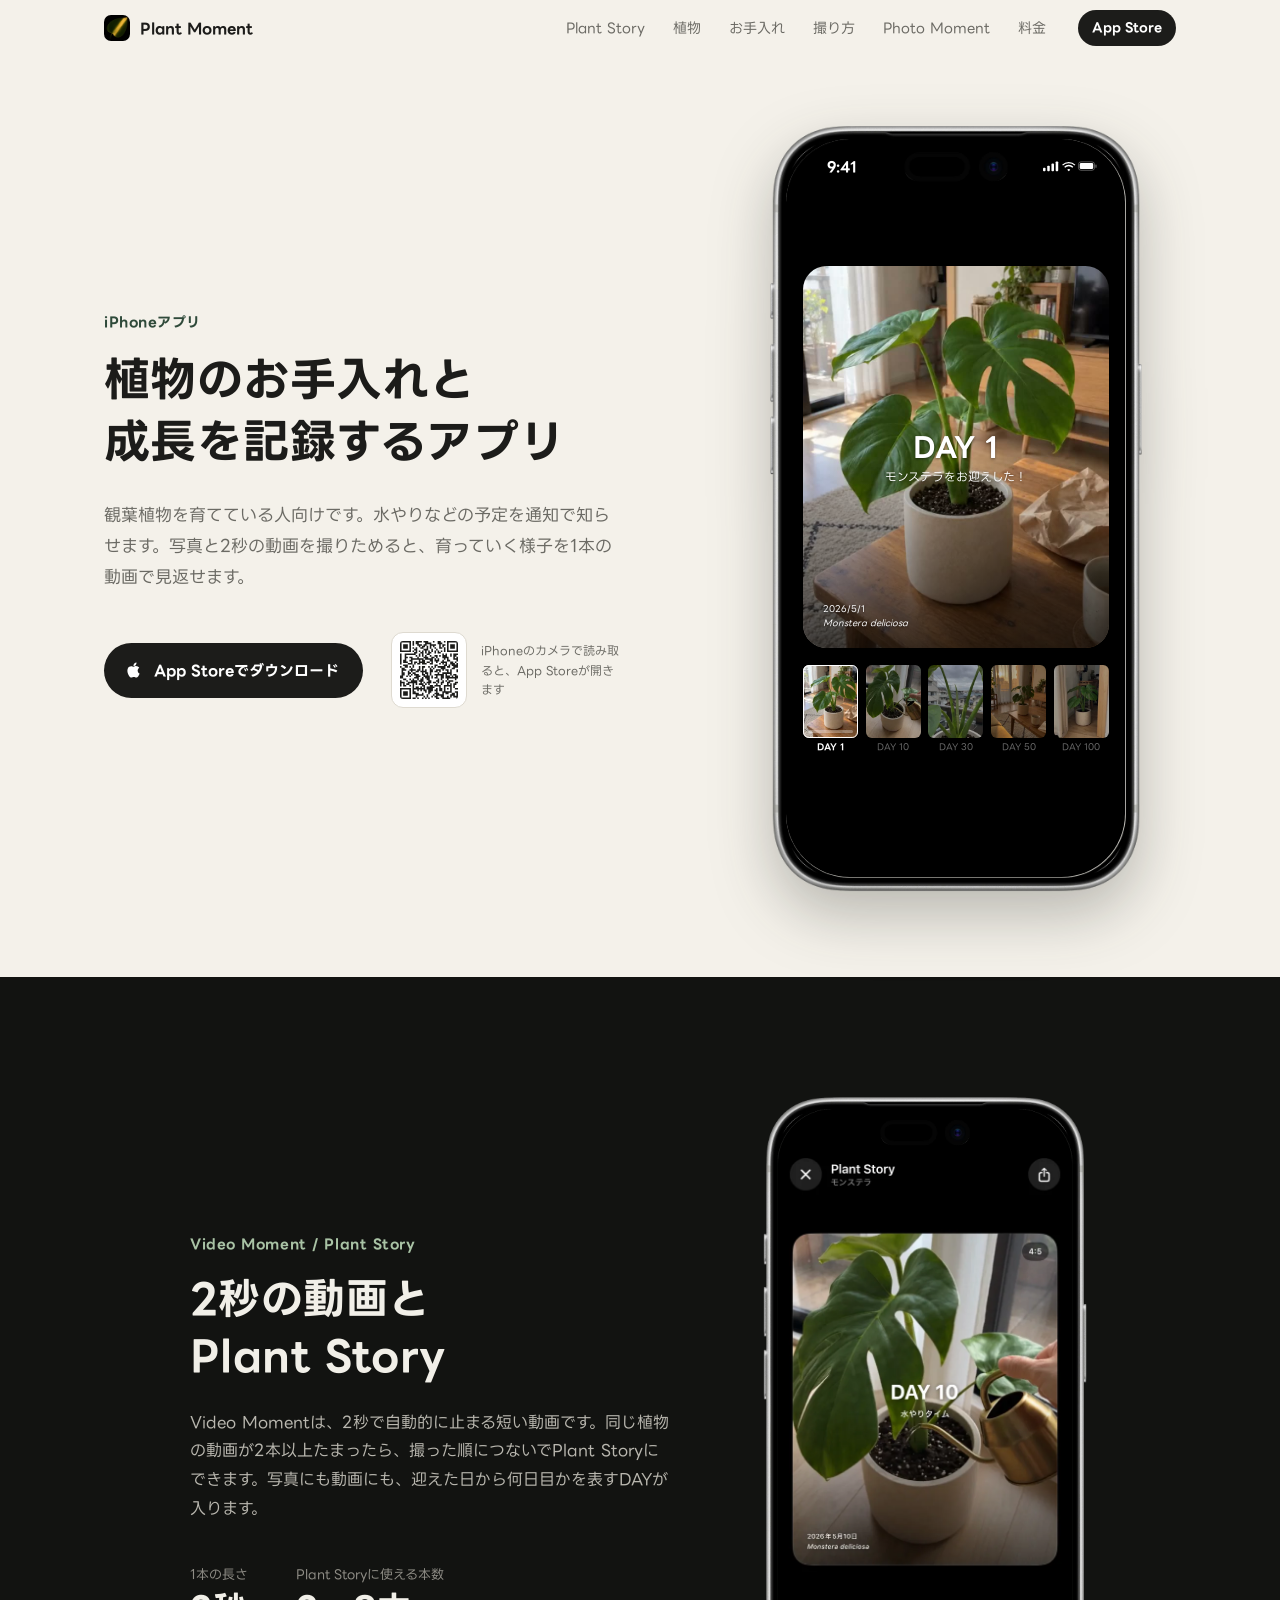
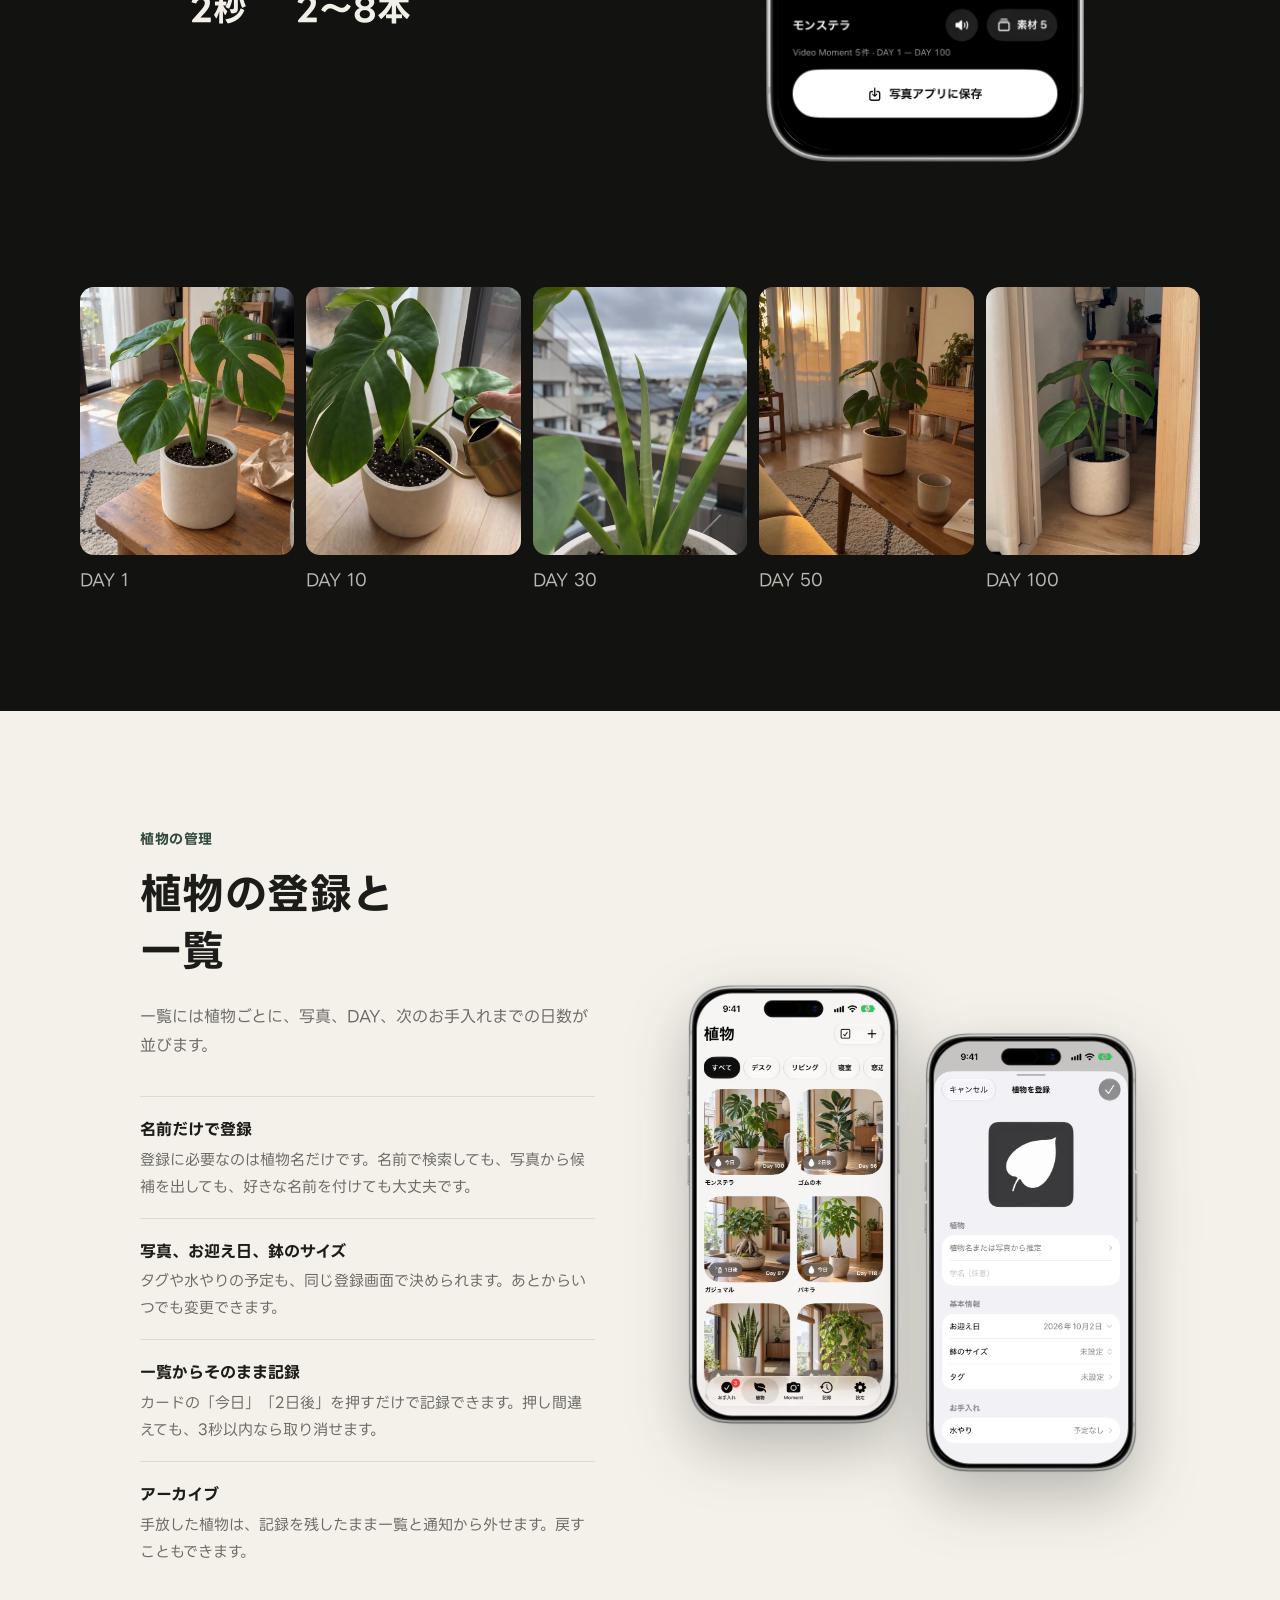
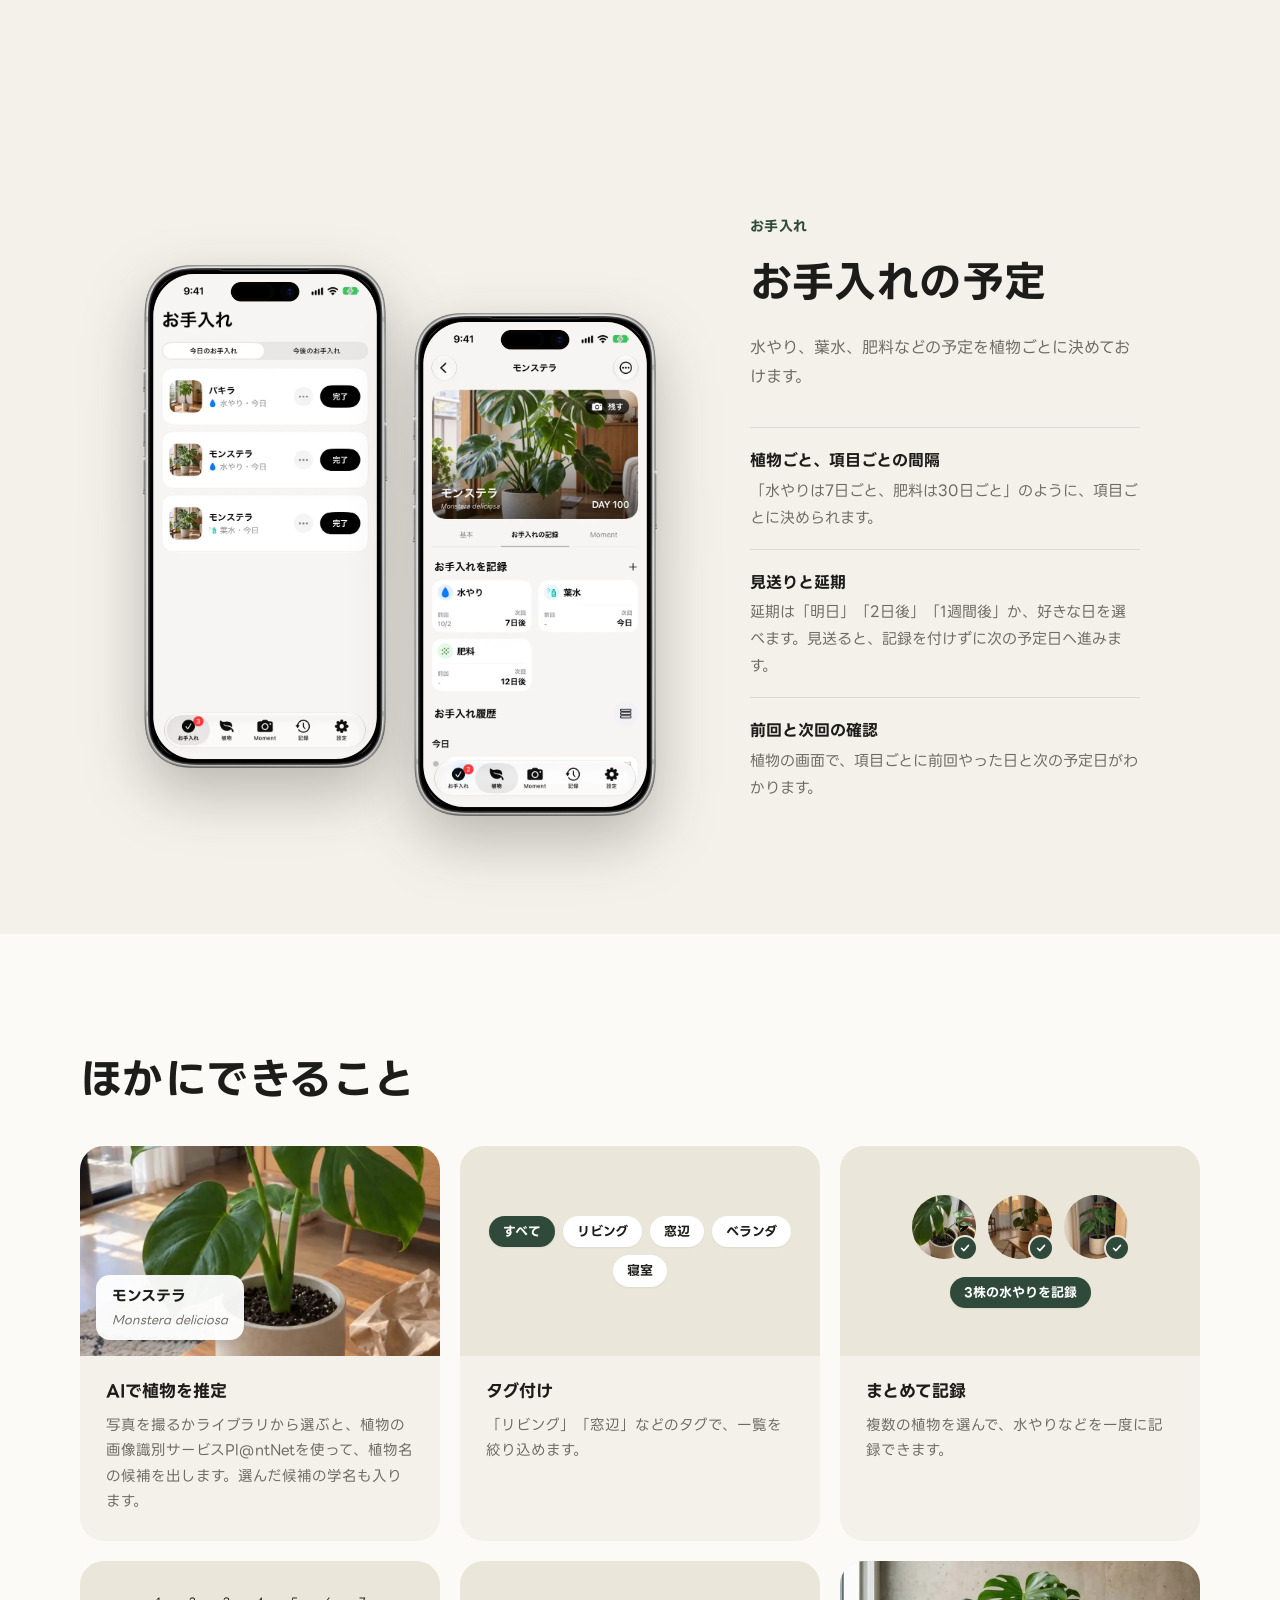
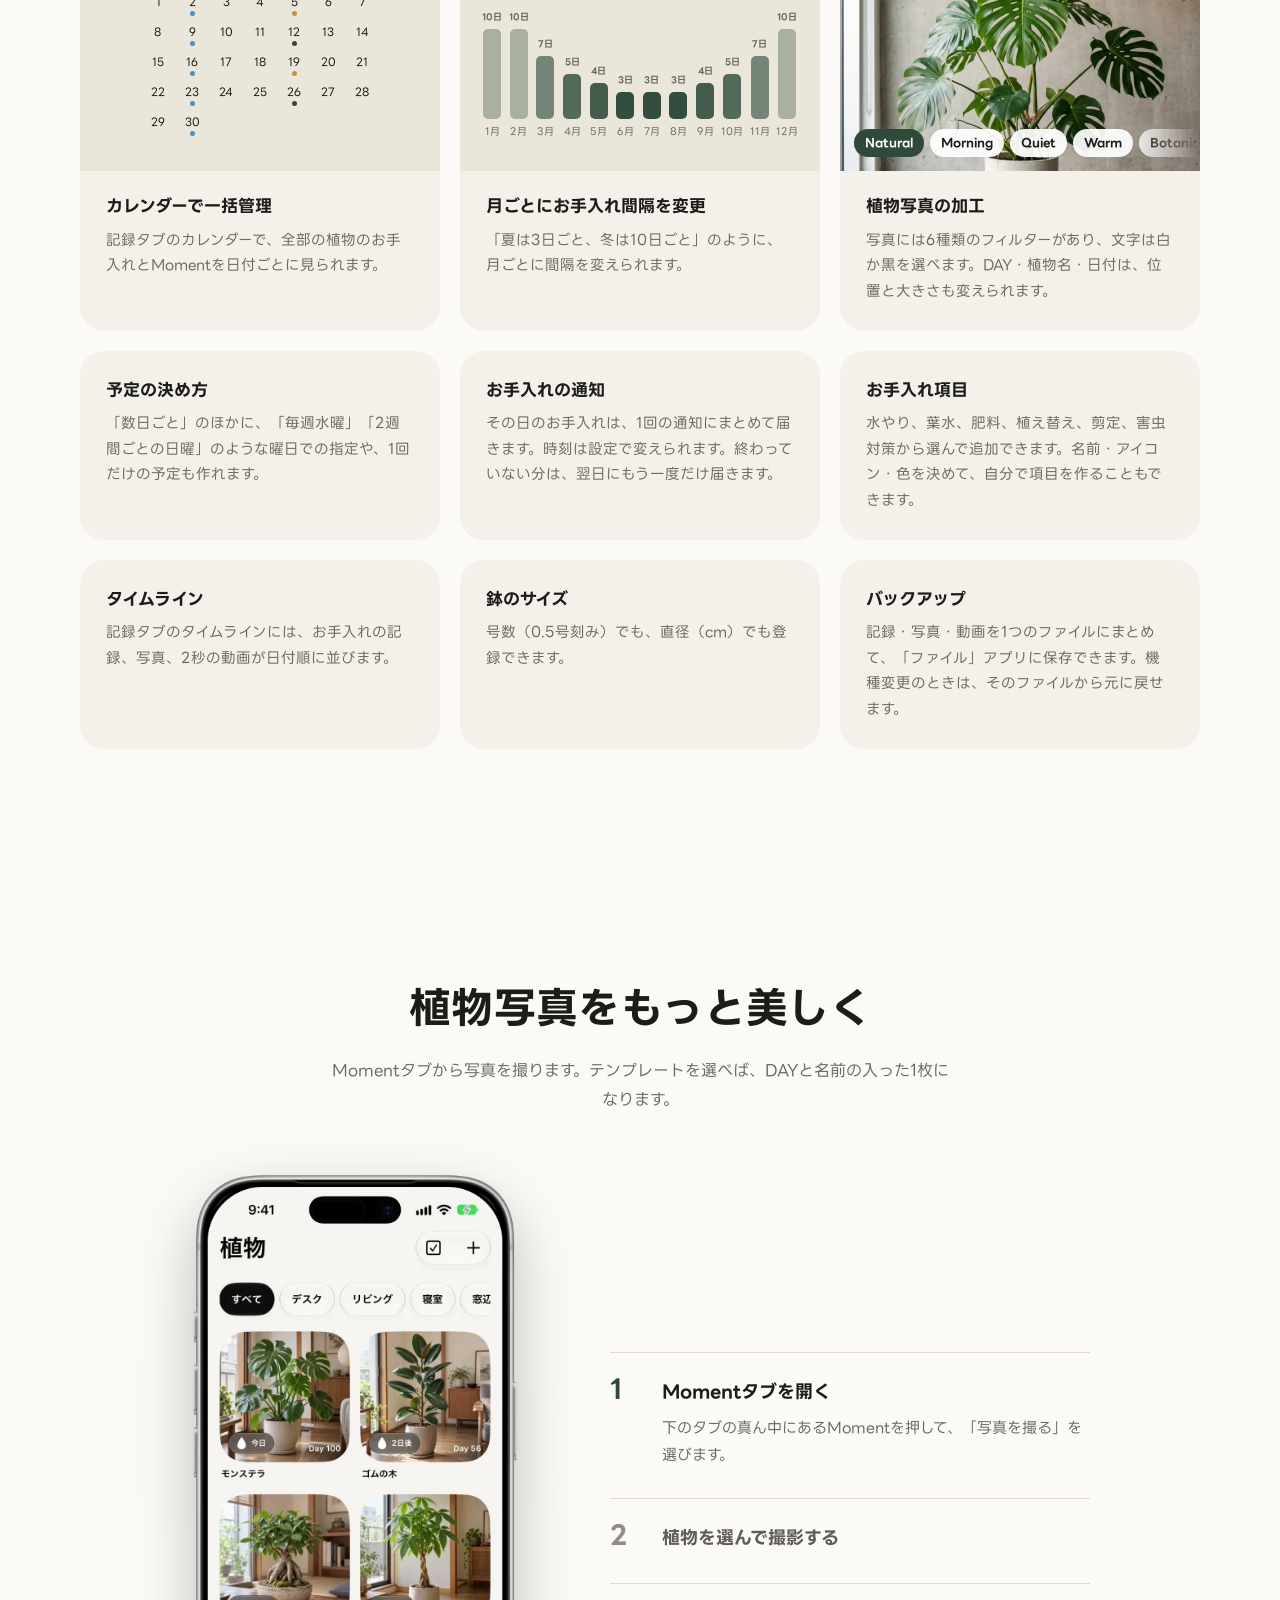
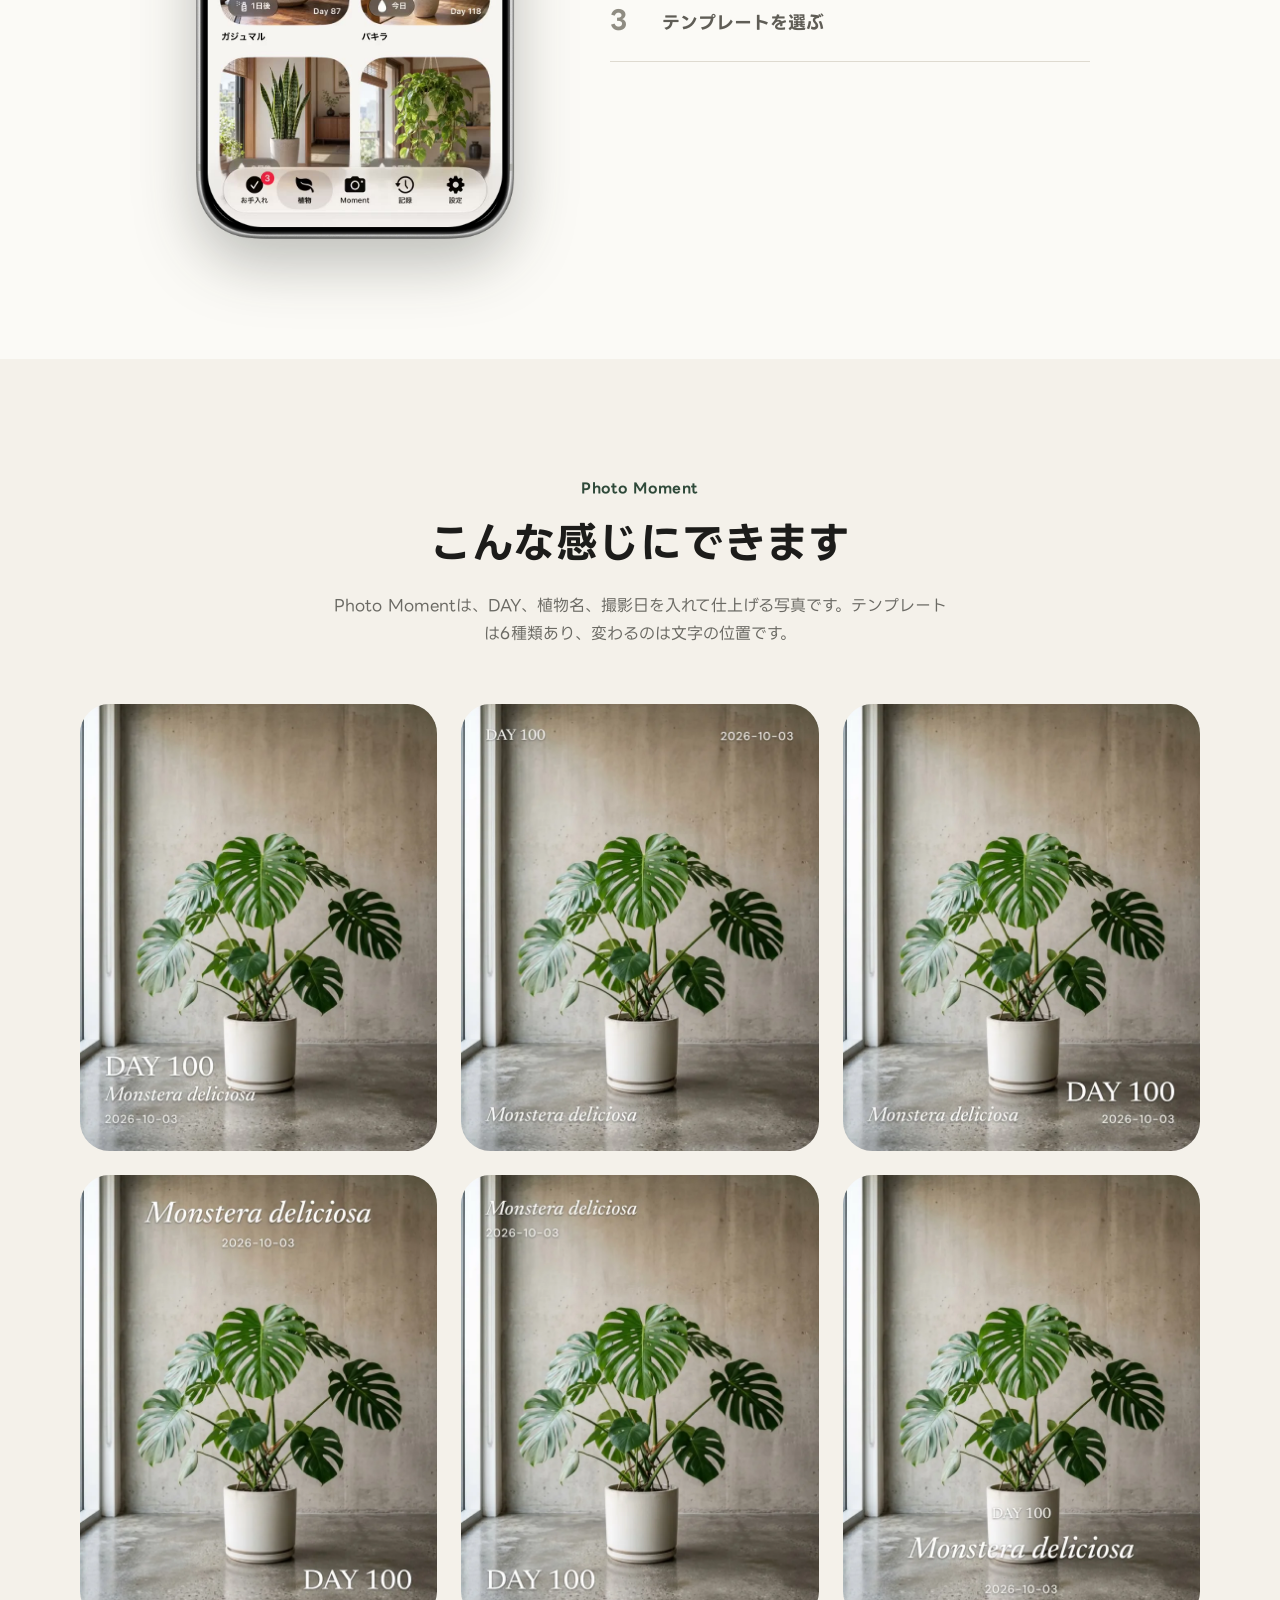
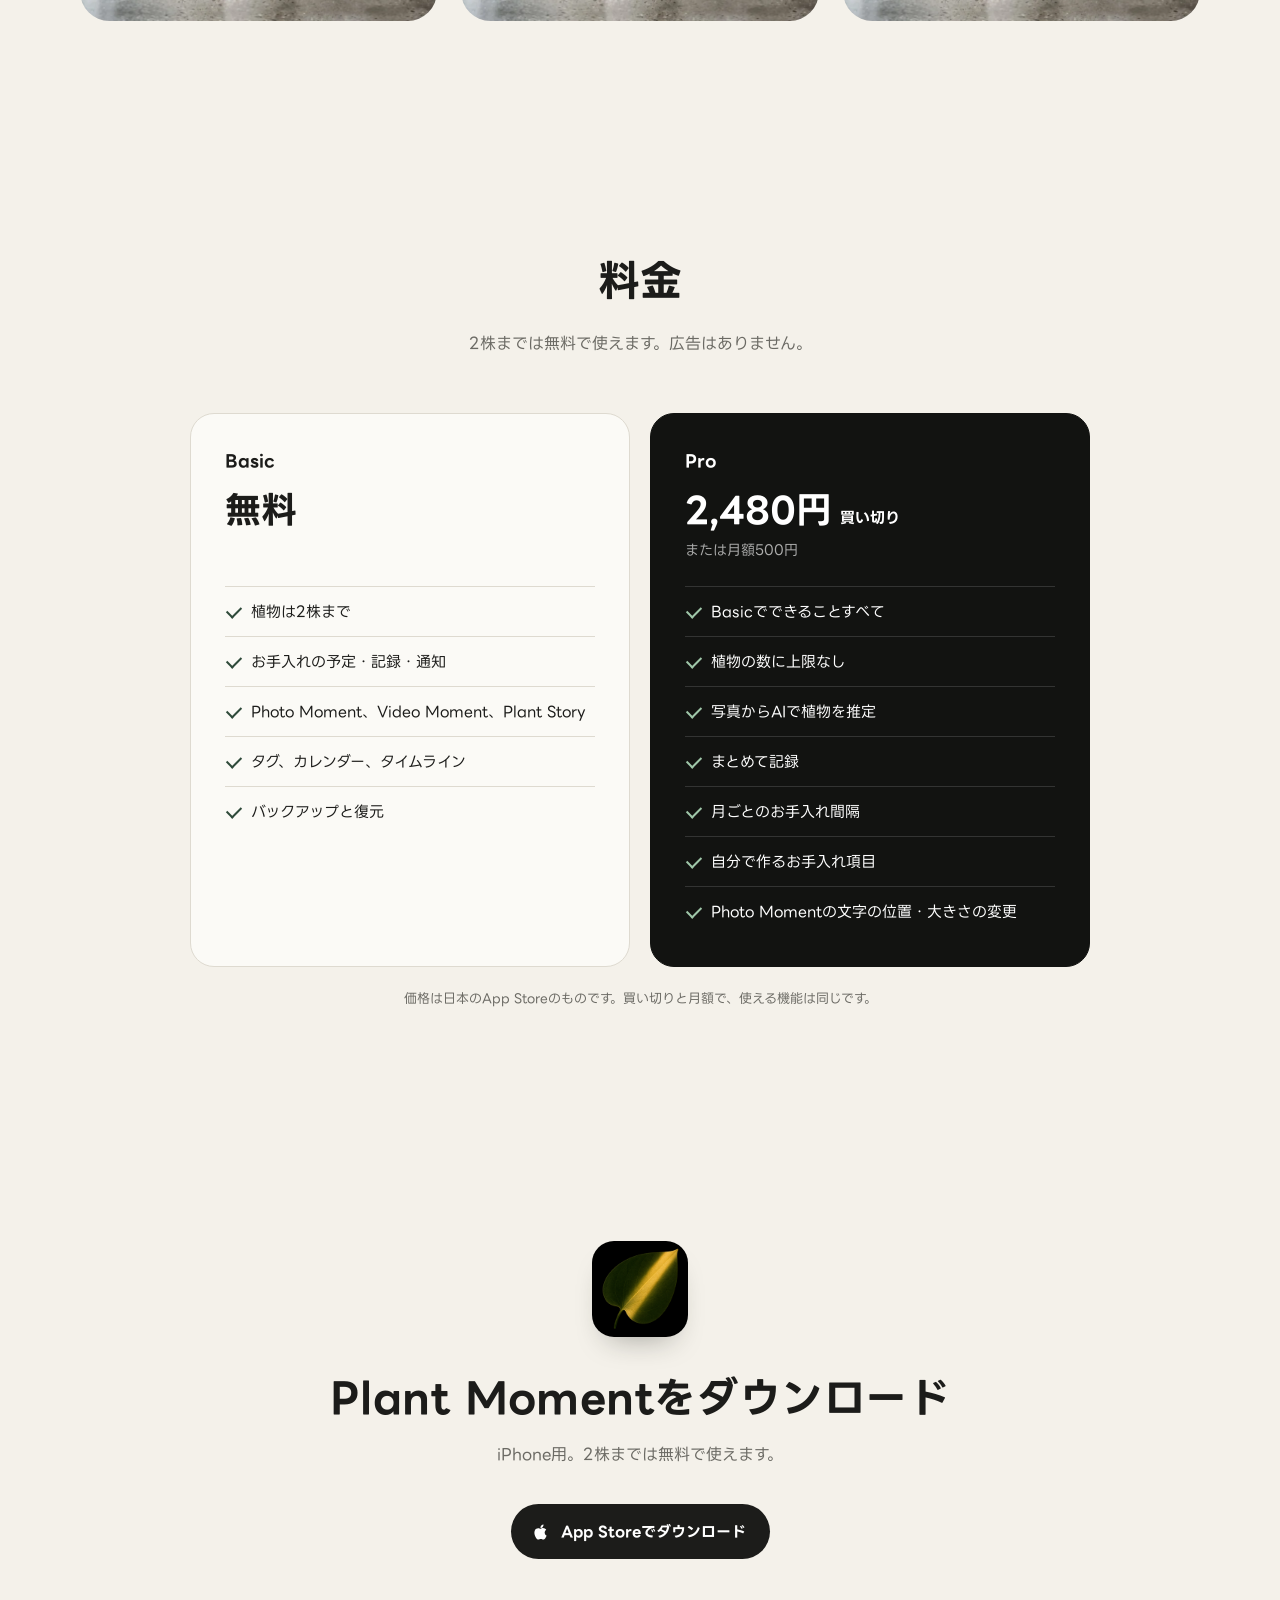
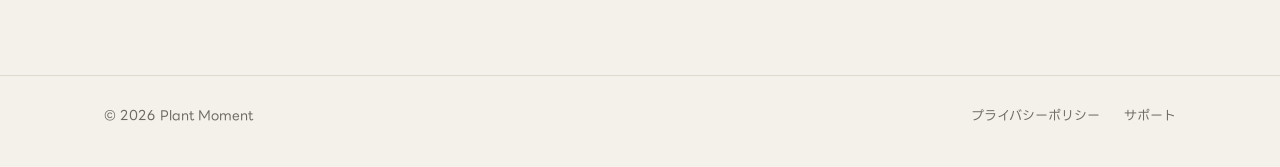
==== index.html @ 98fdcef4 "Photo Momentの6テンプレートを、生成したコンクリート背景のモンステラ1枚で撮り直す Co-Authored-By: Devin AI <158243242+devin-ai-integra" ====
<!doctype html>
<html lang="ja">
<head>
<meta charset="utf-8">
<meta name="viewport" content="width=device-width, initial-scale=1, viewport-fit=cover">
<title>Plant Moment — 植物のお手入れと成長を記録するiPhoneアプリ</title>
<meta name="description" content="Plant Momentは、植物のお手入れを記録しながら、写真と2秒動画で毎日の姿を残すiPhoneアプリです。">
<meta property="og:title" content="Plant Moment — 植物のお手入れと成長を記録するiPhoneアプリ">
<meta property="og:description" content="お手入れを記録し、植物の写真と2秒の動画を残せるiPhoneアプリです。写真にはDAYと植物名が入り、2秒の動画はつないでPlant Storyにできます。">
<meta property="og:image" content="assets/moment-t1.webp">
<meta name="theme-color" content="#f4f1ea">
<link rel="icon" href="assets/app-icon.png">
<link rel="apple-touch-icon" href="assets/app-icon.png">
<link rel="stylesheet" href="styles.css">
</head>
<body>

<header class="nav" id="nav">
  <div class="nav-inner">
    <a class="brand" href="#top"><img src="assets/app-icon.png" alt="" width="26" height="26"><span>Plant Moment</span></a>
    <nav class="nav-links" aria-label="ページ内">
      <a href="#story">Plant Story</a>
      <a href="#plants">植物</a>
      <a href="#care">お手入れ</a>
      <a href="#howto">撮り方</a>
      <a href="#photo">Photo Moment</a>
      <a href="#pricing">料金</a>
    </nav>
    <a class="nav-price" href="#pricing">料金</a>
    <a class="nav-cta" href="https://apps.apple.com/app/apple-store/id6813776052?pt=118999846&amp;ct=fromLP&amp;mt=8" target="_blank" rel="noopener">App Store</a>
  </div>
</header>

<main id="top">

  <section class="hero">
    <div class="hero-text">
      <p class="eyebrow">iPhoneアプリ</p>
      <h1>植物のお手入れと<br>成長を記録するアプリ</h1>
      <p class="lead">観葉植物を育てている人向けです。水やりなどの予定を通知で知らせます。写真と2秒の動画を撮りためると、育っていく様子を1本の動画で見返せます。</p>
      <div class="hero-actions">
        <a class="store-btn" href="https://apps.apple.com/app/apple-store/id6813776052?pt=118999846&amp;ct=fromLP&amp;mt=8" target="_blank" rel="noopener">
          <svg viewBox="0 0 24 24" aria-hidden="true"><path d="M16.37 12.62c-.02-2.3 1.88-3.4 1.96-3.46-1.07-1.56-2.73-1.78-3.32-1.8-1.41-.14-2.76.83-3.47.83-.72 0-1.82-.81-2.99-.79-1.54.02-2.96.9-3.75 2.27-1.6 2.78-.41 6.89 1.15 9.14.76 1.1 1.67 2.34 2.86 2.3 1.15-.05 1.58-.74 2.97-.74 1.38 0 1.77.74 2.98.72 1.23-.02 2.01-1.12 2.76-2.23.87-1.28 1.23-2.52 1.25-2.58-.03-.01-2.39-.92-2.4-3.66zM14.1 5.86c.63-.77 1.06-1.83.94-2.89-.91.04-2.01.61-2.66 1.37-.58.67-1.09 1.76-.96 2.8 1.02.08 2.05-.51 2.68-1.28z"/></svg>
          <span>App Storeでダウンロード</span>
        </a>
        <div class="hero-qr"><svg aria-hidden="true" viewBox="0 0 37 37" class="segno"><path class="qrline" stroke="#1c1c1a" d="M0 0.5h7m1 0h1m1 0h4m1 0h3m3 0h1m2 0h2m2 0h1m1 0h7m-37 1h1m5 0h1m1 0h1m1 0h2m4 0h4m4 0h3m3 0h1m5 0h1m-37 1h1m1 0h3m1 0h1m1 0h1m2 0h3m1 0h2m2 0h4m2 0h1m1 0h2m1 0h1m1 0h3m1 0h1m-37 1h1m1 0h3m1 0h1m5 0h1m1 0h2m1 0h1m1 0h1m1 0h1m3 0h1m1 0h1m2 0h1m1 0h3m1 0h1m-37 1h1m1 0h3m1 0h1m1 0h1m1 0h1m2 0h2m2 0h1m1 0h1m2 0h1m2 0h2m1 0h1m1 0h1m1 0h3m1 0h1m-37 1h1m5 0h1m2 0h2m4 0h3m2 0h1m2 0h1m4 0h1m1 0h1m5 0h1m-37 1h7m1 0h1m1 0h1m1 0h1m1 0h1m1 0h1m1 0h1m1 0h1m1 0h1m1 0h1m1 0h1m1 0h1m1 0h7m-28 1h2m2 0h2m1 0h1m1 0h2m2 0h1m1 0h2m-26 1h1m2 0h7m2 0h1m1 0h1m2 0h2m8 0h1m1 0h1m2 0h1m1 0h3m-37 1h1m2 0h1m6 0h1m1 0h1m1 0h1m1 0h1m2 0h1m2 0h2m1 0h1m1 0h3m2 0h1m1 0h2m-36 1h1m2 0h2m1 0h2m3 0h1m3 0h3m2 0h2m1 0h1m3 0h4m3 0h1m1 0h1m-37 1h1m2 0h1m3 0h8m1 0h5m1 0h1m1 0h1m3 0h1m1 0h1m3 0h3m-37 1h1m1 0h2m2 0h2m4 0h1m1 0h2m3 0h2m1 0h3m2 0h1m2 0h2m4 0h1m-37 1h1m1 0h3m2 0h1m1 0h2m1 0h4m1 0h2m1 0h1m2 0h1m2 0h4m2 0h2m1 0h1m-36 1h1m4 0h3m1 0h1m1 0h2m1 0h3m2 0h2m4 0h1m1 0h1m1 0h1m2 0h3m1 0h1m-35 1h3m3 0h1m13 0h2m4 0h2m1 0h1m1 0h4m-37 1h1m2 0h2m1 0h1m1 0h1m3 0h1m1 0h2m2 0h1m1 0h1m1 0h1m1 0h5m1 0h2m2 0h3m-36 1h2m4 0h1m4 0h1m1 0h1m4 0h1m1 0h1m4 0h3m4 0h2m-34 1h3m2 0h4m1 0h2m1 0h1m1 0h1m2 0h2m2 0h3m1 0h1m1 0h2m1 0h1m3 0h1m-36 1h1m3 0h1m1 0h1m2 0h2m1 0h4m2 0h2m1 0h2m1 0h1m4 0h1m1 0h1m3 0h1m-36 1h2m2 0h2m1 0h2m4 0h1m1 0h2m1 0h1m4 0h1m2 0h6m-32 1h2m2 0h1m1 0h1m1 0h3m2 0h2m1 0h1m1 0h1m2 0h6m1 0h1m2 0h1m1 0h2m-36 1h2m2 0h1m1 0h1m3 0h3m2 0h4m1 0h1m2 0h1m2 0h2m1 0h3m1 0h1m1 0h2m-37 1h2m7 0h3m2 0h1m1 0h3m1 0h1m1 0h2m2 0h2m1 0h8m-35 1h2m2 0h1m1 0h1m2 0h1m1 0h2m2 0h2m5 0h1m1 0h1m3 0h1m4 0h1m-36 1h1m3 0h1m2 0h4m1 0h3m3 0h2m3 0h2m2 0h1m1 0h1m1 0h3m-34 1h3m2 0h6m2 0h1m1 0h1m1 0h3m1 0h2m1 0h1m1 0h2m2 0h2m3 0h2m-37 1h1m1 0h1m1 0h2m2 0h1m1 0h1m1 0h3m1 0h1m1 0h1m4 0h1m2 0h1m3 0h1m1 0h1m1 0h2m-36 1h1m1 0h2m2 0h1m1 0h1m5 0h2m3 0h2m1 0h4m2 0h5m1 0h1m-27 1h1m1 0h2m1 0h1m1 0h1m1 0h5m3 0h1m2 0h1m3 0h1m1 0h1m-35 1h7m1 0h8m1 0h4m2 0h1m1 0h2m1 0h1m1 0h1m1 0h1m2 0h2m-37 1h1m5 0h1m1 0h1m2 0h1m1 0h1m1 0h2m1 0h3m1 0h2m1 0h2m1 0h1m3 0h1m-33 1h1m1 0h3m1 0h1m1 0h2m6 0h1m1 0h2m3 0h1m3 0h6m2 0h2m-37 1h1m1 0h3m1 0h1m1 0h4m2 0h1m3 0h1m3 0h3m2 0h1m1 0h2m2 0h2m1 0h1m-37 1h1m1 0h3m1 0h1m3 0h5m2 0h1m3 0h1m1 0h5m4 0h3m1 0h1m-37 1h1m5 0h1m3 0h1m4 0h1m1 0h1m2 0h1m1 0h2m2 0h2m2 0h1m1 0h1m1 0h3m-37 1h7m1 0h2m1 0h1m2 0h1m1 0h1m1 0h1m4 0h2m2 0h5m4 0h1"/></svg><p>iPhoneのカメラで読み取ると、App Storeが開きます</p></div>
      </div>
    </div>
    <figure class="hero-media screen">
      <div class="phone-ui">
        <div class="phone-status" aria-hidden="true">
          <span>9:41</span>
          <svg viewBox="0 0 64 13"><g fill="#fff"><rect x="0" y="8" width="3" height="4" rx="1"/><rect x="5" y="5.5" width="3" height="6.5" rx="1"/><rect x="10" y="3" width="3" height="9" rx="1"/><rect x="15" y="0.5" width="3" height="11.5" rx="1"/><path d="M30.5 2.6a9.6 9.6 0 0 1 6.8 2.8l1.1-1.1a11.2 11.2 0 0 0-15.8 0l1.1 1.1a9.6 9.6 0 0 1 6.8-2.8zm0 3.5a6 6 0 0 1 4.3 1.8l1.1-1.1a7.6 7.6 0 0 0-10.8 0l1.1 1.1a6 6 0 0 1 4.3-1.8zm0 3.5a2.5 2.5 0 0 1 1.8.7l-1.8 1.8-1.8-1.8a2.5 2.5 0 0 1 1.8-.7z"/><rect x="42" y="1" width="19" height="10" rx="3" fill="none" stroke="#fff" stroke-opacity=".4"/><rect x="43.5" y="2.5" width="16" height="7" rx="1.6"/><rect x="62" y="4" width="1.5" height="4" rx=".7" fill-opacity=".4"/></g></svg>
        </div>
        <div class="phone-hero">
      <div class="film">
        <video class="hero-video" src="assets/plant-story.mp4" poster="assets/plant-story-poster.jpg" muted loop playsinline autoplay preload="auto" aria-label="モンステラのPlant Story。2秒ずつ撮った動画が順に再生されます。"></video>
        <div class="film-center" aria-hidden="true">
          <span class="film-day" id="film-day">DAY 1</span>
          <span class="film-note" id="film-note">モンステラをお迎えした！</span>
        </div>
        <div class="film-meta" aria-hidden="true">
          <span id="film-date">2026/5/1</span>
          <span class="film-name">Monstera deliciosa</span>
        </div>
      </div>
      <ol class="film-thumbs" id="film-thumbs" aria-hidden="true">
        <li data-day="1" data-date="2026/5/1" data-note="モンステラをお迎えした！" data-from="0" data-to="2">
          <span class="thumb"><img src="assets/story-thumb-001.webp" alt="" width="180" height="240"><span class="bar"><i></i></span></span>
          <span class="label">DAY 1</span>
        </li>
        <li data-day="10" data-date="2026/5/10" data-note="水やりタイム" data-from="2" data-to="3.875">
          <span class="thumb"><img src="assets/story-thumb-010.webp" alt="" width="180" height="240"><span class="bar"><i></i></span></span>
          <span class="label">DAY 10</span>
        </li>
        <li data-day="30" data-date="2026/5/30" data-note="新しい芽出てきてるかも？" data-from="3.875" data-to="6.041667">
          <span class="thumb"><img src="assets/story-thumb-030.webp" alt="" width="180" height="240"><span class="bar"><i></i></span></span>
          <span class="label">DAY 30</span>
        </li>
        <li data-day="50" data-date="2026/6/19" data-note="夕方の我が家とモンステラ" data-from="6.041667" data-to="8.166667">
          <span class="thumb"><img src="assets/story-thumb-050.webp" alt="" width="180" height="240"><span class="bar"><i></i></span></span>
          <span class="label">DAY 50</span>
        </li>
        <li data-day="100" data-date="2026/8/8" data-note="迎えてから100日経ったらしい" data-from="8.166667" data-to="10.041667">
          <span class="thumb"><img src="assets/story-thumb-100.webp" alt="" width="180" height="240"><span class="bar"><i></i></span></span>
          <span class="label">DAY 100</span>
        </li>
      </ol>
        </div>
      </div>
    </figure>
  </section>

  <section class="story" id="story">
    <div class="story-grid">
      <div class="story-text">
        <p class="eyebrow">Video Moment / Plant Story</p>
        <h2>2秒の動画と<br>Plant Story</h2>
        <p>Video Momentは、2秒で自動的に止まる短い動画です。同じ植物の動画が2本以上たまったら、撮った順につないでPlant Storyにできます。写真にも動画にも、迎えた日から何日目かを表すDAYが入ります。</p>
        <dl class="facts">
          <div><dt>1本の長さ</dt><dd>2秒</dd></div>
          <div><dt>Plant Storyに使える本数</dt><dd>2〜8本</dd></div>
        </dl>
      </div>
      <div class="screen screen-dark">
        <img src="assets/shot-story.webp" alt="Plant Storyの画面。モンステラのVideo Moment 5件、DAY 1からDAY 100" width="600" height="1305" loading="lazy">
      </div>
    </div>
    <ol class="days" aria-label="モンステラの成長">
      <li><img src="assets/day-001.webp" alt="" loading="lazy"><span>DAY 1</span></li>
      <li><img src="assets/day-010.webp" alt="" loading="lazy"><span>DAY 10</span></li>
      <li><img src="assets/day-030.webp" alt="" loading="lazy"><span>DAY 30</span></li>
      <li><img src="assets/day-050.webp" alt="" loading="lazy"><span>DAY 50</span></li>
      <li><img src="assets/day-100.webp" alt="" loading="lazy"><span>DAY 100</span></li>
    </ol>
  </section>

  <section class="plants" id="plants">
    <div class="care-grid plants-grid">
      <div class="care-text">
        <p class="eyebrow">植物の管理</p>
        <h2>植物の登録と<br>一覧</h2>
        <p>一覧には植物ごとに、写真、DAY、次のお手入れまでの日数が並びます。</p>
        <ul class="plain">
          <li><strong>名前だけで登録</strong>登録に必要なのは植物名だけです。名前で検索しても、写真から候補を出しても、好きな名前を付けても大丈夫です。</li>
          <li><strong>写真、お迎え日、鉢のサイズ</strong>タグや水やりの予定も、同じ登録画面で決められます。あとからいつでも変更できます。</li>
          <li><strong>一覧からそのまま記録</strong>カードの「今日」「2日後」を押すだけで記録できます。押し間違えても、3秒以内なら取り消せます。</li>
          <li><strong>アーカイブ</strong>手放した植物は、記録を残したまま一覧と通知から外せます。戻すこともできます。</li>
        </ul>
      </div>
      <div class="care-shots">
        <div class="screen"><img src="assets/shot-plants.webp" alt="植物タブ。写真、DAY、次のお手入れまでの日数が2列で並ぶ" width="600" height="1305" loading="lazy"></div>
        <div class="screen"><img src="assets/shot-register.webp" alt="植物を登録する画面。植物名、学名、お迎え日、鉢のサイズ、タグ、水やり" width="600" height="1305" loading="lazy"></div>
      </div>
    </div>
  </section>

  <section class="care" id="care">
    <div class="care-grid">
      <div class="care-shots">
        <div class="screen"><img src="assets/shot-care.webp" alt="お手入れタブ。今日のお手入れが植物ごとに並ぶ" width="600" height="1305" loading="lazy"></div>
        <div class="screen"><img src="assets/shot-detail.webp" alt="モンステラの詳細画面。水やり、葉水、肥料の前回と次回" width="600" height="1305" loading="lazy"></div>
      </div>
      <div class="care-text">
        <p class="eyebrow">お手入れ</p>
        <h2>お手入れの予定</h2>
        <p>水やり、葉水、肥料などの予定を植物ごとに決めておけます。</p>
        <ul class="plain">
          <li><strong>植物ごと、項目ごとの間隔</strong>「水やりは7日ごと、肥料は30日ごと」のように、項目ごとに決められます。</li>
          <li><strong>見送りと延期</strong>延期は「明日」「2日後」「1週間後」か、好きな日を選べます。見送ると、記録を付けずに次の予定日へ進みます。</li>
          <li><strong>前回と次回の確認</strong>植物の画面で、項目ごとに前回やった日と次の予定日がわかります。</li>
        </ul>
      </div>
    </div>
  </section>

  <section class="more" id="more">
    <h2>ほかにできること</h2>
    <div class="feature-grid">
      <article class="fcard">
        <div class="fv fv-photo"><img src="assets/day-001.webp" alt="" loading="lazy"><div class="id-card"><strong>モンステラ</strong><em>Monstera deliciosa</em></div></div>
        <div class="fb"><h3>AIで植物を推定</h3><p>写真を撮るかライブラリから選ぶと、植物の画像識別サービスPl@ntNetを使って、植物名の候補を出します。選んだ候補の学名も入ります。</p></div>
      </article>
      <article class="fcard">
        <div class="fv"><div class="chips"><span class="chip on">すべて</span><span class="chip">リビング</span><span class="chip">窓辺</span><span class="chip">ベランダ</span><span class="chip">寝室</span></div></div>
        <div class="fb"><h3>タグ付け</h3><p>「リビング」「窓辺」などのタグで、一覧を絞り込めます。</p></div>
      </article>
      <article class="fcard">
        <div class="fv"><div class="batch"><div class="bts"><span class="bt"><img src="assets/story-thumb-010.webp" alt="" loading="lazy"></span><span class="bt"><img src="assets/story-thumb-050.webp" alt="" loading="lazy"></span><span class="bt"><img src="assets/story-thumb-100.webp" alt="" loading="lazy"></span></div><span class="chip on">3株の水やりを記録</span></div></div>
        <div class="fb"><h3>まとめて記録</h3><p>複数の植物を選んで、水やりなどを一度に記録できます。</p></div>
      </article>
      <article class="fcard">
        <div class="fv"><div class="mini-cal" aria-hidden="true"><span>1</span><span class="w">2</span><span>3</span><span>4</span><span class="f">5</span><span>6</span><span>7</span><span>8</span><span class="w">9</span><span>10</span><span>11</span><span class="m">12</span><span>13</span><span>14</span><span>15</span><span class="w">16</span><span>17</span><span>18</span><span class="f">19</span><span>20</span><span>21</span><span>22</span><span class="w">23</span><span>24</span><span>25</span><span class="m">26</span><span>27</span><span>28</span><span>29</span><span class="w">30</span></div></div>
        <div class="fb"><h3>カレンダーで一括管理</h3><p>記録タブのカレンダーで、全部の植物のお手入れとMomentを日付ごとに見られます。</p></div>
      </article>
      <article class="fcard">
        <div class="fv"><ol class="months" aria-hidden="true"><li style="--d:10"><b>10日</b><i></i><span>1月</span></li><li style="--d:10"><b>10日</b><i></i><span>2月</span></li><li style="--d:7"><b>7日</b><i></i><span>3月</span></li><li style="--d:5"><b>5日</b><i></i><span>4月</span></li><li style="--d:4"><b>4日</b><i></i><span>5月</span></li><li style="--d:3"><b>3日</b><i></i><span>6月</span></li><li style="--d:3"><b>3日</b><i></i><span>7月</span></li><li style="--d:3"><b>3日</b><i></i><span>8月</span></li><li style="--d:4"><b>4日</b><i></i><span>9月</span></li><li style="--d:5"><b>5日</b><i></i><span>10月</span></li><li style="--d:7"><b>7日</b><i></i><span>11月</span></li><li style="--d:10"><b>10日</b><i></i><span>12月</span></li></ol></div>
        <div class="fb"><h3>月ごとにお手入れ間隔を変更</h3><p>「夏は3日ごと、冬は10日ごと」のように、月ごとに間隔を変えられます。</p></div>
      </article>
      <article class="fcard">
        <div class="fv fv-photo"><img src="assets/moment-t4.webp" alt="" loading="lazy"><div class="chips chips-bottom"><span class="chip on">Natural</span><span class="chip">Morning</span><span class="chip">Quiet</span><span class="chip">Warm</span><span class="chip">Botanical</span><span class="chip">Mono</span></div></div>
        <div class="fb"><h3>植物写真の加工</h3><p>写真には6種類のフィルターがあり、文字は白か黒を選べます。DAY・植物名・日付は、位置と大きさも変えられます。</p></div>
      </article>
      <article class="fcard text"><h3>予定の決め方</h3><p>「数日ごと」のほかに、「毎週水曜」「2週間ごとの日曜」のような曜日での指定や、1回だけの予定も作れます。</p></article>
      <article class="fcard text"><h3>お手入れの通知</h3><p>その日のお手入れは、1回の通知にまとめて届きます。時刻は設定で変えられます。終わっていない分は、翌日にもう一度だけ届きます。</p></article>
      <article class="fcard text"><h3>お手入れ項目</h3><p>水やり、葉水、肥料、植え替え、剪定、害虫対策から選んで追加できます。名前・アイコン・色を決めて、自分で項目を作ることもできます。</p></article>
      <article class="fcard text"><h3>タイムライン</h3><p>記録タブのタイムラインには、お手入れの記録、写真、2秒の動画が日付順に並びます。</p></article>
      <article class="fcard text"><h3>鉢のサイズ</h3><p>号数（0.5号刻み）でも、直径（cm）でも登録できます。</p></article>
      <article class="fcard text"><h3>バックアップ</h3><p>記録・写真・動画を1つのファイルにまとめて、「ファイル」アプリに保存できます。機種変更のときは、そのファイルから元に戻せます。</p></article>
    </div>
  </section>

  <section class="howto" id="howto">
    <div class="section-head">
      <h2>植物写真をもっと美しく</h2>
      <p>Momentタブから写真を撮ります。テンプレートを選べば、DAYと名前の入った1枚になります。</p>
    </div>
    <div class="howto-body">
      <div class="screen">
        <video id="howto-video" src="assets/howto.mp4" poster="assets/howto-poster.jpg" muted playsinline preload="metadata" aria-label="MomentタブからPhoto Momentの完成までのアプリ操作"></video>
      </div>
      <ol class="steps" id="steps">
        <li data-from="0" data-to="2.6">
          <button type="button">
            <span class="n">1</span>
            <span class="t">Momentタブを開く</span>
            <span class="d">下のタブの真ん中にあるMomentを押して、「写真を撮る」を選びます。</span>
          </button>
        </li>
        <li data-from="2.6" data-to="6.5">
          <button type="button">
            <span class="n">2</span>
            <span class="t">植物を選んで撮影する</span>
            <span class="d">撮る植物を選ぶとカメラが開きます。ライブラリの写真も使えます。</span>
          </button>
        </li>
        <li data-from="6.5" data-to="18.4">
          <button type="button">
            <span class="n">3</span>
            <span class="t">テンプレートを選ぶ</span>
            <span class="d">文字の配置を6種類から選びます。仕上がった写真は保存も共有もできます。</span>
          </button>
        </li>
      </ol>
    </div>
  </section>

  <section class="photo" id="photo">
    <div class="section-head">
      <p class="eyebrow">Photo Moment</p>
      <h2>こんな感じにできます</h2>
      <p>Photo Momentは、DAY、植物名、撮影日を入れて仕上げる写真です。テンプレートは6種類あり、変わるのは文字の位置です。</p>
    </div>
    <ul class="templates">
      <li><img src="assets/moment-t1.webp" alt="テンプレート1。左下にDAY、学名、日付" width="720" height="900" loading="lazy"></li>
      <li><img src="assets/moment-t2.webp" alt="テンプレート2。上にDAYと日付、左下に学名" width="720" height="900" loading="lazy"></li>
      <li><img src="assets/moment-t3.webp" alt="テンプレート3。左下に学名、右下にDAYと日付" width="720" height="900" loading="lazy"></li>
      <li><img src="assets/moment-t4.webp" alt="テンプレート4。上に学名と日付、右下にDAY" width="720" height="900" loading="lazy"></li>
      <li><img src="assets/moment-t5.webp" alt="テンプレート5。左上に学名と日付、左下にDAY" width="720" height="900" loading="lazy"></li>
      <li><img src="assets/moment-t6.webp" alt="テンプレート6。下部中央にDAYと学名" width="720" height="900" loading="lazy"></li>
    </ul>
  </section>

  <section class="pricing" id="pricing">
    <div class="section-head">
      <h2>料金</h2>
      <p>2株までは無料で使えます。広告はありません。</p>
    </div>
    <div class="plans">
      <div class="plan">
        <h3>Basic</h3>
        <p class="price">無料</p>
        <p class="price-sub">&nbsp;</p>
        <ul>
          <li>植物は2株まで</li>
          <li>お手入れの予定・記録・通知</li>
          <li>Photo Moment、Video Moment、Plant Story</li>
          <li>タグ、カレンダー、タイムライン</li>
          <li>バックアップと復元</li>
        </ul>
      </div>
      <div class="plan pro">
        <h3>Pro</h3>
        <p class="price">2,480円<small>買い切り</small></p>
        <p class="price-sub">または月額500円</p>
        <ul>
          <li>Basicでできることすべて</li>
          <li>植物の数に上限なし</li>
          <li>写真からAIで植物を推定</li>
          <li>まとめて記録</li>
          <li>月ごとのお手入れ間隔</li>
          <li>自分で作るお手入れ項目</li>
          <li>Photo Momentの文字の位置・大きさの変更</li>
        </ul>
      </div>
    </div>
    <p class="plans-note">価格は日本のApp Storeのものです。買い切りと月額で、使える機能は同じです。</p>
  </section>

  <section class="cta">
    <img class="cta-icon" src="assets/app-icon.png" alt="" width="96" height="96" loading="lazy">
    <h2>Plant Momentをダウンロード</h2>
    <p>iPhone用。2株までは無料で使えます。</p>
    <a class="store-btn" href="https://apps.apple.com/app/apple-store/id6813776052?pt=118999846&amp;ct=fromLP&amp;mt=8" target="_blank" rel="noopener">
      <svg viewBox="0 0 24 24" aria-hidden="true"><path d="M16.37 12.62c-.02-2.3 1.88-3.4 1.96-3.46-1.07-1.56-2.73-1.78-3.32-1.8-1.41-.14-2.76.83-3.47.83-.72 0-1.82-.81-2.99-.79-1.54.02-2.96.9-3.75 2.27-1.6 2.78-.41 6.89 1.15 9.14.76 1.1 1.67 2.34 2.86 2.3 1.15-.05 1.58-.74 2.97-.74 1.38 0 1.77.74 2.98.72 1.23-.02 2.01-1.12 2.76-2.23.87-1.28 1.23-2.52 1.25-2.58-.03-.01-2.39-.92-2.4-3.66zM14.1 5.86c.63-.77 1.06-1.83.94-2.89-.91.04-2.01.61-2.66 1.37-.58.67-1.09 1.76-.96 2.8 1.02.08 2.05-.51 2.68-1.28z"/></svg>
      <span>App Storeでダウンロード</span>
    </a>
  </section>

</main>

<footer class="footer">
  <div class="footer-inner">
    <span>© 2026 Plant Moment</span>
    <nav aria-label="フッター">
      <a href="https://yamakentoc.github.io/PlantMoment-Legal/privacy/">プライバシーポリシー</a>
      <a href="https://yamakentoc.github.io/PlantMoment-Legal/support/">サポート</a>
    </nav>
  </div>
</footer>

<script src="main.js" defer></script>
</body>
</html>
---- styles.css ----
@font-face { font-family: "LINE Seed JP"; src: url("assets/fonts/LINESeedJP-Regular-subset.woff2") format("woff2"); font-weight: 400; font-display: swap; }
@font-face { font-family: "LINE Seed JP"; src: url("assets/fonts/LINESeedJP-Bold-subset.woff2") format("woff2"); font-weight: 700; font-display: swap; }

:root {
  --bg: #f4f1ea;
  --paper: #fbfaf6;
  --ink: #1c1c1a;
  --muted: #6b6a64;
  --line: #dedad0;
  --green: #2f4a3a;
  --dark: #121311;
  --wrap: 1120px;
  --sans: "LINE Seed JP", -apple-system, BlinkMacSystemFont, "Hiragino Sans", "Hiragino Kaku Gothic ProN", sans-serif;
}

* { box-sizing: border-box; }
html { scroll-behavior: smooth; -webkit-text-size-adjust: 100%; }
body { margin: 0; background: var(--bg); color: var(--ink); font-family: var(--sans); font-size: 16px; line-height: 1.8; -webkit-font-smoothing: antialiased; }
img, video { display: block; max-width: 100%; }
a { color: inherit; }
h1, h2 { font-weight: 700; letter-spacing: .01em; line-height: 1.35; margin: 0; }
h2 { font-size: clamp(28px, 3.6vw, 42px); }
p { margin: 0; }
.eyebrow { font-size: 14px; font-weight: 700; color: var(--green); margin-bottom: 14px; letter-spacing: .04em; }
section { padding: clamp(72px, 9vw, 120px) 24px; }
.section-head { max-width: 620px; margin: 0 auto 56px; text-align: center; }
.section-head p:not(.eyebrow) { color: var(--muted); margin-top: 20px; }

/* nav */
.nav { position: fixed; inset: 0 0 auto; z-index: 10; transition: background .3s, border-color .3s; border-bottom: 1px solid transparent; }
.nav.is-solid { background: rgba(244, 241, 234, .86); backdrop-filter: saturate(160%) blur(16px); -webkit-backdrop-filter: saturate(160%) blur(16px); border-color: var(--line); }
.nav-inner { max-width: var(--wrap); margin: 0 auto; height: 56px; padding: 0 24px; display: flex; align-items: center; gap: 32px; }
.brand { display: flex; align-items: center; gap: 10px; text-decoration: none; font-weight: 700; font-size: 15px; }
.brand img { border-radius: 7px; }
.nav-links { display: flex; gap: 28px; margin-left: auto; font-size: 14px; }
.nav-links a { text-decoration: none; color: var(--muted); }
.nav-links a:hover { color: var(--ink); }
.nav-price { display: none; }
.nav-cta { font-size: 13px; font-weight: 700; text-decoration: none; background: var(--ink); color: #fff; padding: 6px 14px; border-radius: 999px; }

/* buttons */
.store-btn { display: inline-flex; align-items: center; gap: 10px; background: var(--ink); color: #fff; text-decoration: none; font-weight: 700; font-size: 15px; padding: 14px 24px 14px 20px; border-radius: 999px; transition: transform .2s, background .2s; }
.store-btn:hover { background: #000; transform: translateY(-1px); }
.store-btn svg { width: 20px; height: 20px; fill: currentColor; }

/* hero */
.hero { max-width: var(--wrap); margin: 0 auto; min-height: 100svh; padding-top: 120px; padding-bottom: 80px; display: grid; grid-template-columns: 1fr minmax(0, 440px); gap: clamp(40px, 7vw, 110px); align-items: center; }
.hero h1 { font-size: clamp(30px, 3.6vw, 50px); }
.hero .lead { color: var(--muted); max-width: 30em; margin: 28px 0 40px; font-size: 17px; }
.hero-media { margin: 0; width: 100%; max-width: 380px; justify-self: center; }
/* オンボーディングのPlant Storyページ（402×874pt）を画面内に再現する */
.phone-ui { container-type: inline-size; overflow: hidden; color: #fff; background: linear-gradient(rgba(0, 0, 0, .2), rgba(0, 0, 0, .5), rgba(0, 0, 0, .9)), linear-gradient(rgba(0, 0, 0, .62), rgba(0, 0, 0, .62)), url("assets/onboarding-backdrop.jpg") center / cover; }
.phone-ui > * { --pt: calc(100cqw / 402); }
.phone-status { position: absolute; top: 0; left: 0; right: 0; height: calc(62 * var(--pt)); display: flex; align-items: center; justify-content: space-between; padding: calc(4 * var(--pt)) calc(34 * var(--pt)) 0 calc(48 * var(--pt)); font-size: calc(17 * var(--pt)); font-weight: 700; }
.phone-status svg { width: calc(64 * var(--pt)); height: auto; }
.phone-hero { position: absolute; top: calc(150 * var(--pt)); left: calc(20 * var(--pt)); width: calc(362 * var(--pt)); }
/* オンボーディングのPlant Story（幅310pt・4:5）と同じ比率で、文字の大きさと位置を幅に合わせて拡大する */
.film { position: relative; aspect-ratio: 4 / 5; border-radius: calc(24 / 310 * 100%) / calc(24 / 387.5 * 100%); overflow: hidden; background: #000; color: #fff; container-type: inline-size; }
.hero-video { position: absolute; inset: 0; width: 100%; height: 100%; object-fit: cover; }
.film::after { content: ""; position: absolute; inset: 0; background: linear-gradient(transparent 50%, rgba(0, 0, 0, .72)); pointer-events: none; }
.film-center, .film-meta { position: absolute; z-index: 1; }
.film-center { inset: 0; padding: 0 calc(24 / 310 * 100cqw); display: flex; flex-direction: column; align-items: center; justify-content: center; gap: calc(6 / 310 * 100cqw); text-align: center; text-shadow: 0 1px 3px rgba(0, 0, 0, .45); }
.film-day { font-size: calc(28 / 310 * 100cqw); font-weight: 700; line-height: 1.2; }
.film-note { font-size: calc(12 / 310 * 100cqw); line-height: 1.3; }
.film-meta { left: calc(20 / 310 * 100cqw); bottom: calc(20 / 310 * 100cqw); display: flex; flex-direction: column; gap: calc(3 / 310 * 100cqw); font-size: calc(9 / 310 * 100cqw); line-height: 1.2; text-shadow: 0 1px 2px rgba(0, 0, 0, .45); }
.film-name { font-style: italic; }
.film-thumbs { list-style: none; margin: 0; padding: 0; margin-top: calc(18 / 310 * 100%); display: grid; grid-template-columns: repeat(5, 1fr); gap: calc(8 / 310 * 100%); container-type: inline-size; }
.film-thumbs li { display: flex; flex-direction: column; align-items: center; gap: calc(4 / 310 * 100cqw); opacity: .7; color: rgba(255, 255, 255, .6); transition: opacity .3s; }
.film-thumbs li.is-active { opacity: 1; color: #fff; }
.thumb { position: relative; display: block; width: 100%; aspect-ratio: 3 / 4; border-radius: 6px; overflow: hidden; outline: 1.5px solid transparent; outline-offset: -1.5px; }
.film-thumbs li.is-active .thumb { outline-color: #fff; }
.thumb img { width: 100%; height: 100%; object-fit: cover; display: block; }
.thumb .bar { position: absolute; left: 5px; right: 5px; bottom: 5px; height: 3px; border-radius: 3px; background: rgba(255, 255, 255, .3); overflow: hidden; visibility: hidden; }
.film-thumbs li.is-active .bar { visibility: visible; }
.thumb .bar i { display: block; height: 100%; width: 0; background: #fff; border-radius: 3px; }
.film-thumbs .label { font-size: calc(9 / 310 * 100cqw); line-height: 1.2; }
.film-thumbs li.is-active .label { font-weight: 700; }
.thumb { border-radius: calc(6 / 310 * 100cqw); }

/* plants */
.care-grid.plants-grid { grid-template-columns: minmax(0, 1fr) minmax(0, 1fr); }

/* screens */
/* iPhone 17 Proの公式フレーム（1350×2760、画面1206×2622）。pen.devのストア画像と同じ素材を重ねる */
.screen { position: relative; aspect-ratio: 1350 / 2760; filter: drop-shadow(0 24px 30px rgba(30, 32, 25, .28)); }
.screen > img, .screen > video, .screen > .phone-ui { position: absolute; left: 5.3333%; top: 2.5%; width: 89.3333%; height: 95%; object-fit: cover; border-radius: 18.657% / 8.581%; background: #000; }
.screen::after { content: ""; position: absolute; inset: 0; background: url("assets/iphone17pro-frame.webp") center / 100% 100% no-repeat; pointer-events: none; }

/* howto */
.howto { background: var(--paper); }
.howto-body { max-width: 900px; margin: 0 auto; display: grid; grid-template-columns: minmax(0, 330px) 1fr; gap: clamp(40px, 7vw, 96px); align-items: center; }
.steps { list-style: none; margin: 0; padding: 0; display: grid; gap: 8px; }
.steps button { all: unset; cursor: pointer; display: grid; grid-template-columns: 36px 1fr; column-gap: 16px; padding: 22px 0; border-top: 1px solid var(--line); width: 100%; }
.steps li:last-child button { border-bottom: 1px solid var(--line); }
.steps .n { grid-row: span 2; font-size: 26px; font-weight: 700; line-height: 1; color: #8f8c82; transition: color .3s; }
.steps .t { font-weight: 700; font-size: 18px; color: #5f5d56; transition: color .3s; }
.steps .d { color: var(--muted); font-size: 15px; max-height: 0; overflow: hidden; opacity: 0; transition: max-height .4s, opacity .4s, margin .4s; }
.steps li.is-active .n { color: var(--green); }
.steps li.is-active .t { color: var(--ink); }
.steps li.is-active .d { max-height: 120px; opacity: 1; margin-top: 6px; }
.steps button:focus-visible { outline: 2px solid var(--green); outline-offset: 4px; }

/* photo moment */
.templates { list-style: none; margin: 0 auto; padding: 0; max-width: var(--wrap); display: grid; grid-template-columns: repeat(3, 1fr); gap: clamp(12px, 2vw, 24px); }
.templates img { display: block; width: 100%; height: auto; border-radius: 8.2% / 6.6%; }

/* story */
.story { background: var(--dark); color: #f1efe8; }
.story .eyebrow { color: #a9c3a5; }
.story-grid { max-width: 900px; margin: 0 auto; display: grid; grid-template-columns: 1fr minmax(0, 330px); gap: clamp(40px, 7vw, 96px); align-items: center; }
.story-text > p:not(.eyebrow) { color: #b9b7af; margin-top: 24px; }
.story .screen { filter: none; }
.facts { display: flex; gap: 48px; margin: 40px 0 0; }
.facts dt { font-size: 13px; color: #8f8d86; }
.facts dd { margin: 4px 0 0; font-size: 34px; font-weight: 700; line-height: 1.1; }
.days { list-style: none; padding: 0; margin: clamp(80px, 10vw, 120px) auto 0; max-width: var(--wrap); display: grid; grid-template-columns: repeat(5, 1fr); gap: 12px; }
.days li { position: relative; }
.days img { width: 100%; aspect-ratio: 4 / 5; object-fit: cover; border-radius: 14px; }
.days span { display: block; margin-top: 10px; font-size: 17px; color: #b9b7af; }

/* care */
.care-grid { max-width: 1000px; margin: 0 auto; display: grid; grid-template-columns: minmax(0, 520px) 1fr; gap: clamp(40px, 7vw, 96px); align-items: center; }
.care-shots { display: grid; grid-template-columns: 1fr 1fr; gap: 20px; }
.care-shots .screen:last-child { transform: translateY(48px); }
.care-text > p:not(.eyebrow) { color: var(--muted); margin-top: 24px; }
.plain { list-style: none; padding: 0; margin: 36px 0 0; }
.plain li { padding: 18px 0; border-top: 1px solid var(--line); color: var(--muted); font-size: 15px; }
.plain strong { display: block; color: var(--ink); font-size: 16px; margin-bottom: 2px; }

/* more */
.hero-actions { display: flex; align-items: center; gap: 28px; }
.hero-qr { display: flex; align-items: center; gap: 14px; }
.hero-qr svg { width: 76px; height: 76px; padding: 8px; background: #fff; border-radius: 12px; border: 1px solid var(--line); }
.hero-qr p { margin: 0; font-size: 12px; line-height: 1.6; color: var(--muted); max-width: 12em; }

.more { background: var(--paper); }
.more h2 { max-width: var(--wrap); margin: 0 auto 40px; }
h3 { margin: 0; font-size: 17px; font-weight: 700; line-height: 1.5; }
.feature-grid { max-width: var(--wrap); margin: 0 auto; display: grid; grid-template-columns: repeat(3, 1fr); gap: 20px; }
.fcard { background: var(--bg); border-radius: 24px; overflow: hidden; display: flex; flex-direction: column; }
.fcard p { margin: 8px 0 0; color: var(--muted); font-size: 14.5px; line-height: 1.75; }
.fcard .fb { padding: 22px 26px 28px; }
.fcard.text { padding: 26px 26px 28px; }
.fv { position: relative; height: 210px; display: grid; place-items: center; background: #ebe6da; overflow: hidden; }
.fv-photo img { position: absolute; inset: 0; width: 100%; height: 100%; object-fit: cover; }
.id-card { position: absolute; left: 16px; bottom: 16px; background: rgba(255, 255, 255, .94); border-radius: 14px; padding: 10px 16px; line-height: 1.45; box-shadow: 0 8px 20px -10px rgba(0, 0, 0, .35); }
.id-card strong { display: block; font-size: 15px; }
.id-card em { font-size: 12px; color: var(--muted); }
.chips { display: flex; flex-wrap: wrap; justify-content: center; gap: 8px; padding: 0 24px; }
.chip { display: inline-flex; padding: 6px 14px; border-radius: 999px; background: #fff; font-size: 13px; font-weight: 700; line-height: 1.5; white-space: nowrap; box-shadow: 0 1px 2px rgba(0, 0, 0, .06); }
.chip.on { background: var(--green); color: #fff; }
.chips-bottom { position: absolute; left: 0; right: 0; bottom: 14px; flex-wrap: nowrap; justify-content: flex-start; overflow: hidden; padding: 0 14px; gap: 6px; -webkit-mask-image: linear-gradient(90deg, #000 80%, transparent); mask-image: linear-gradient(90deg, #000 80%, transparent); }
.chips-bottom .chip { font-size: 12px; padding: 5px 11px; background: rgba(255, 255, 255, .92); }
.chips-bottom .chip.on { background: var(--green); }
.batch { display: grid; justify-items: center; gap: 18px; }
.bts { display: flex; gap: 12px; }
.bt { position: relative; width: 64px; height: 64px; }
.bt img { width: 100%; height: 100%; object-fit: cover; border-radius: 50%; }
.bt::after { content: ""; position: absolute; right: -2px; bottom: -2px; width: 22px; height: 22px; border-radius: 50%; border: 2px solid #ebe6da; background: var(--green) url("data:image/svg+xml,%3Csvg xmlns='http://www.w3.org/2000/svg' viewBox='0 0 24 24'%3E%3Cpath d='M6 12.5l4 4 8-9' fill='none' stroke='%23fff' stroke-width='2.6' stroke-linecap='round' stroke-linejoin='round'/%3E%3C/svg%3E") center / 14px no-repeat; }
.mini-cal { display: grid; grid-template-columns: repeat(7, 26px); gap: 4px 8px; font-size: 11px; line-height: 1; text-align: center; color: var(--ink); }
.mini-cal span { position: relative; height: 26px; padding-top: 4px; }
.mini-cal span::after { content: ""; position: absolute; left: 50%; bottom: 3px; width: 5px; height: 5px; margin-left: -2.5px; border-radius: 50%; }
.mini-cal .w::after { background: #4a90c8; }
.mini-cal .f::after { background: #c8923a; }
.mini-cal .m::after { background: var(--green); }
.months { list-style: none; margin: 0; padding: 0 22px; width: 100%; height: 150px; display: grid; grid-template-columns: repeat(12, 1fr); gap: 6px; align-items: end; }
.months li { display: flex; flex-direction: column; align-items: center; justify-content: flex-end; height: 100%; gap: 4px; }
.months b { font-size: 9px; font-weight: 700; color: var(--muted); white-space: nowrap; }
.months i { width: 100%; max-width: 18px; height: calc(var(--d) * 9px); border-radius: 5px; background: var(--green); opacity: calc(.35 + (10 - var(--d)) * .09); }
.months span { font-size: 10px; color: var(--muted); white-space: nowrap; }

.pricing { background: var(--bg); }
.plans { max-width: 900px; margin: 0 auto; display: grid; grid-template-columns: 1fr 1fr; gap: 20px; }
.plan { background: var(--paper); border: 1px solid var(--line); border-radius: 24px; padding: 34px 34px 30px; }
.plan.pro { background: var(--dark); border-color: var(--dark); color: #fff; }
.plan .price { margin: 14px 0 0; font-size: 36px; font-weight: 700; line-height: 1.2; }
.plan .price small { font-size: 15px; margin-left: 8px; }
.plan .price-sub { margin: 6px 0 0; font-size: 14px; color: var(--muted); }
.plan.pro .price-sub { color: rgba(255, 255, 255, .65); }
.plan ul { list-style: none; margin: 24px 0 0; padding: 0; font-size: 15px; }
.plan li { padding: 11px 0 11px 26px; border-top: 1px solid var(--line); position: relative; }
.plan.pro li { border-color: rgba(255, 255, 255, .14); }
.plan li::before { content: ""; position: absolute; left: 2px; top: 19px; width: 12px; height: 7px; border-left: 2px solid var(--green); border-bottom: 2px solid var(--green); transform: rotate(-45deg); }
.plan.pro li::before { border-color: #9fc7a9; }
.plans-note { max-width: 900px; margin: 20px auto 0; font-size: 13px; color: var(--muted); text-align: center; }

/* cta */
.cta { text-align: center; }
.cta-icon { margin: 0 auto 32px; border-radius: 22px; box-shadow: 0 16px 30px -16px rgba(30, 32, 25, .4); }
.cta p { color: var(--muted); margin: 14px 0 36px; }

.footer { border-top: 1px solid var(--line); font-size: 13px; color: var(--muted); }
.footer-inner { max-width: var(--wrap); margin: 0 auto; padding: 28px 24px 40px; display: flex; justify-content: space-between; gap: 16px; flex-wrap: wrap; }
.footer nav { display: flex; gap: 24px; }
.footer a { text-decoration: none; }
.footer a:hover { color: var(--ink); }

/* reveal */
.js .reveal { opacity: 0; transform: translateY(24px); transition: opacity .9s ease, transform .9s ease; }
.js .reveal.is-in { opacity: 1; transform: none; }

@media (max-width: 1100px) {
  .feature-grid { grid-template-columns: 1fr 1fr; }
}

@media (max-width: 860px) {
  .nav-links { display: none; }
  .nav-price { display: block; margin-left: auto; font-size: 14px; color: var(--muted); text-decoration: none; }
  .nav-cta { margin-left: 0; }
  .hero { grid-template-columns: 1fr; padding-top: 96px; min-height: 0; gap: 48px; }
  .hero-media { max-width: 300px; margin: 0 auto; }
  .howto-body, .story-grid, .care-grid, .care-grid.plants-grid { grid-template-columns: 1fr; }
  .howto .screen, .story .screen { max-width: 300px; width: 100%; margin: 0 auto; }
  .story-grid .screen { order: 2; }
  .howto-body .steps { order: -1; }
  .howto .screen { max-width: 260px; }
  .steps button { padding: 14px 0; }
  .templates { grid-template-columns: repeat(2, 1fr); }
  .days { grid-template-columns: repeat(5, 62vw); overflow-x: auto; scroll-snap-type: x mandatory; padding: 0 24px; margin-left: -24px; margin-right: -24px; scrollbar-width: none; }
  .days li { scroll-snap-align: center; }
  .care-shots { max-width: 520px; width: 100%; margin: 0 auto 48px; }
  .feature-grid { grid-template-columns: 1fr; }
  .plans { grid-template-columns: 1fr; }
  .hero-qr { display: none; }
}

@media (prefers-reduced-motion: reduce) {
  html { scroll-behavior: auto; }
  .js .reveal { opacity: 1; transform: none; transition: none; }
  .steps .d, .steps .n, .steps .t { transition: none; }
}
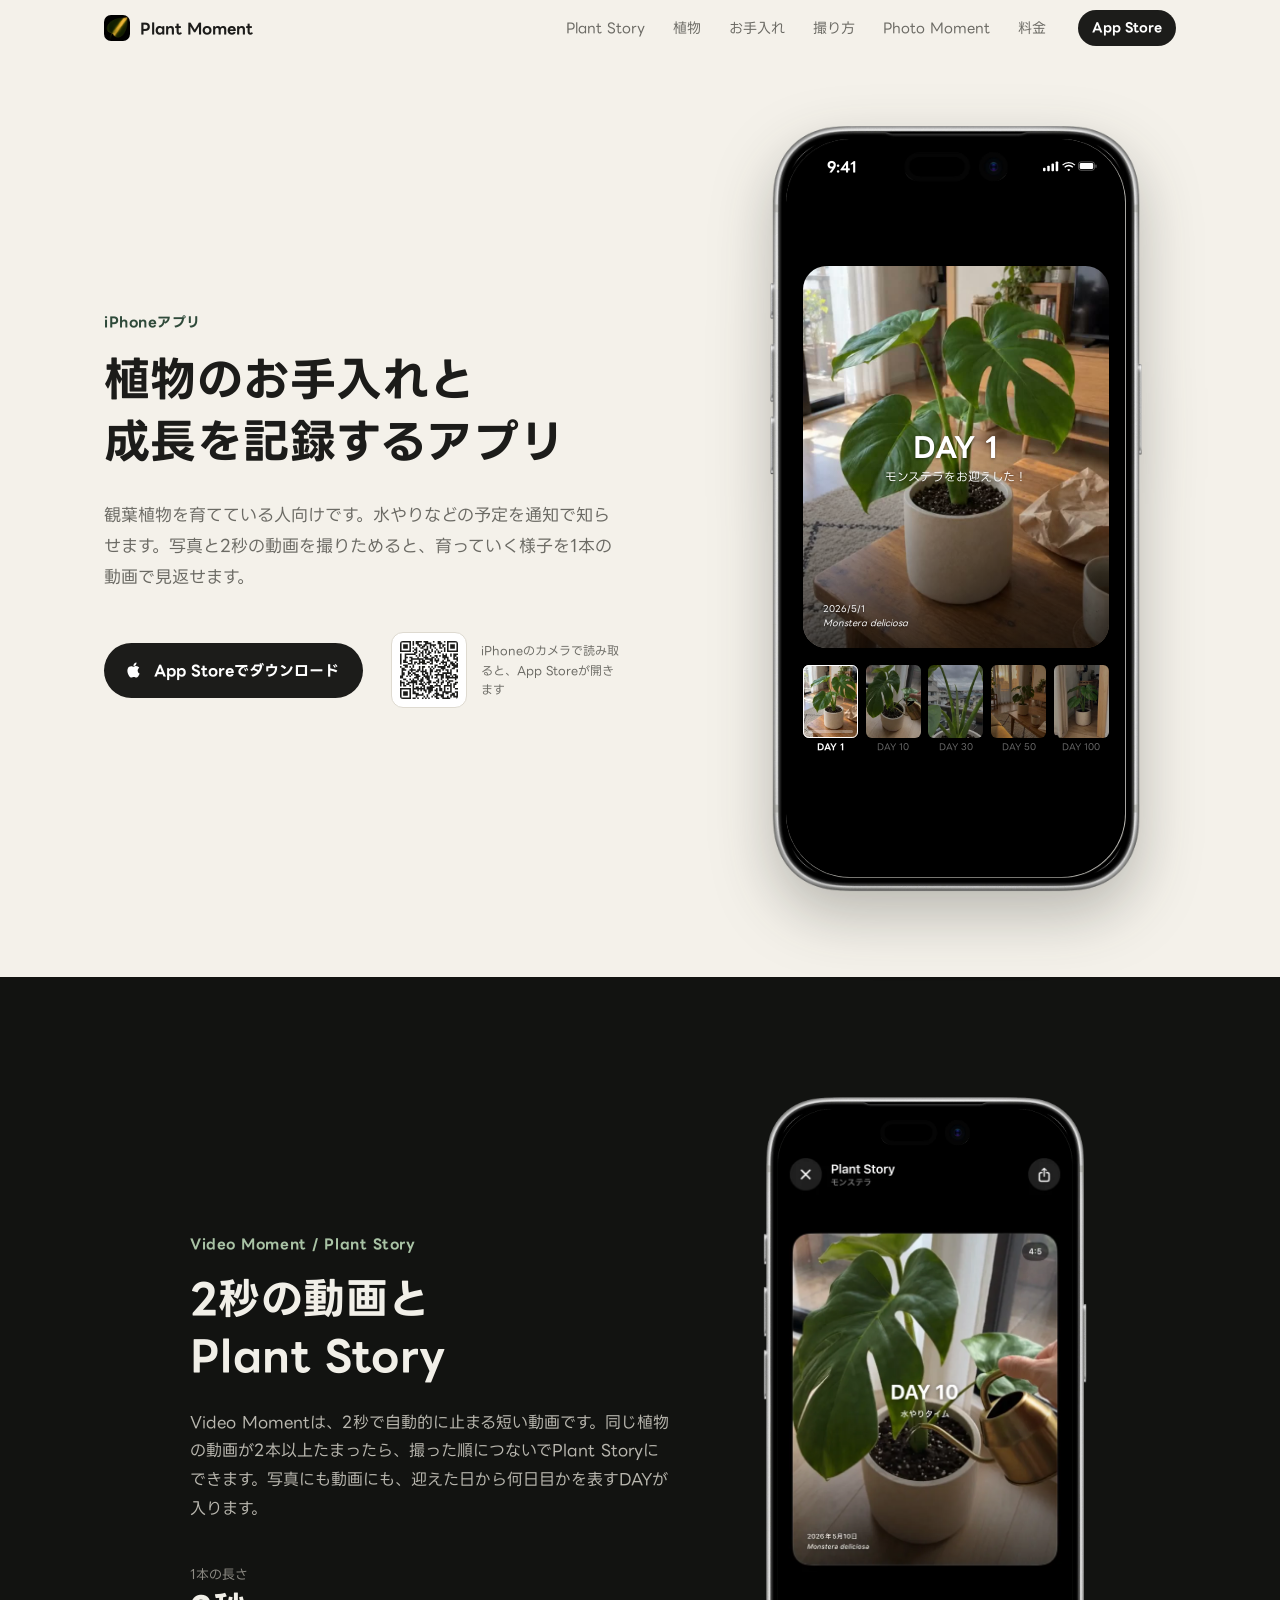
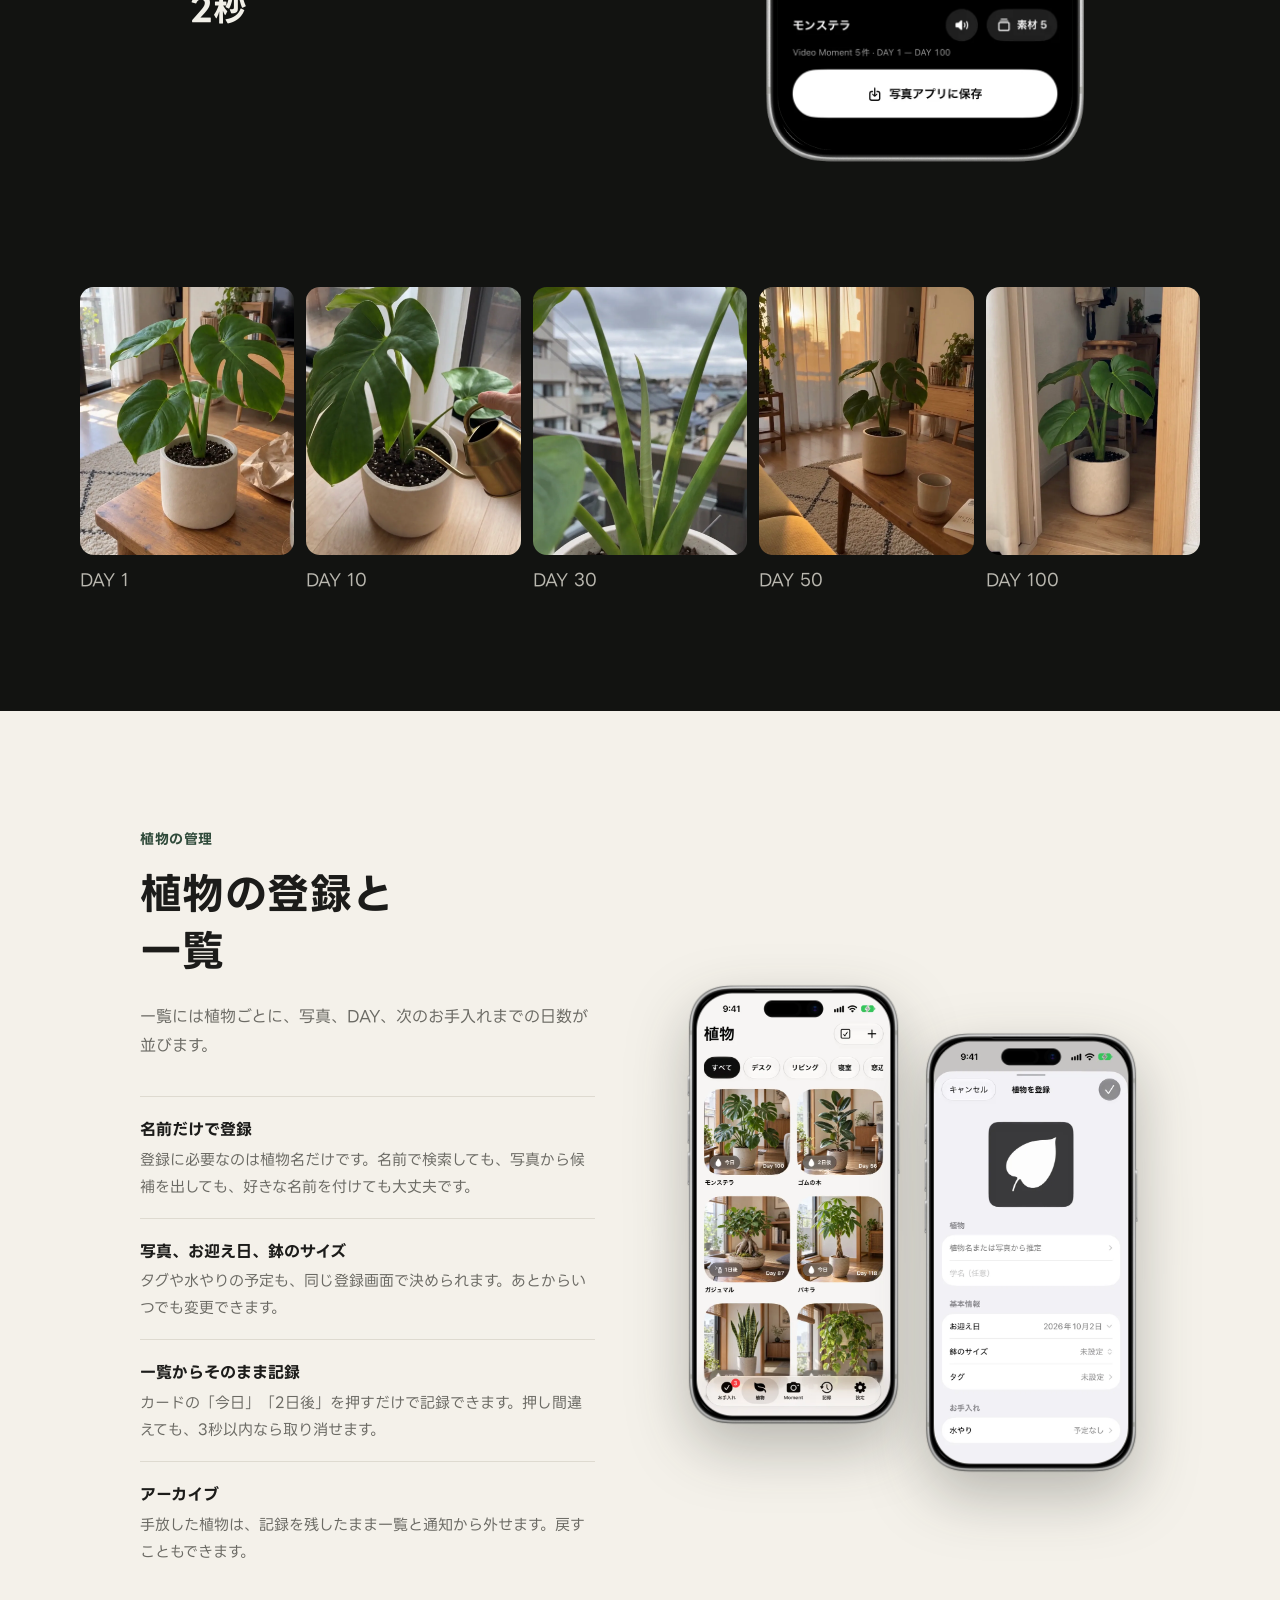
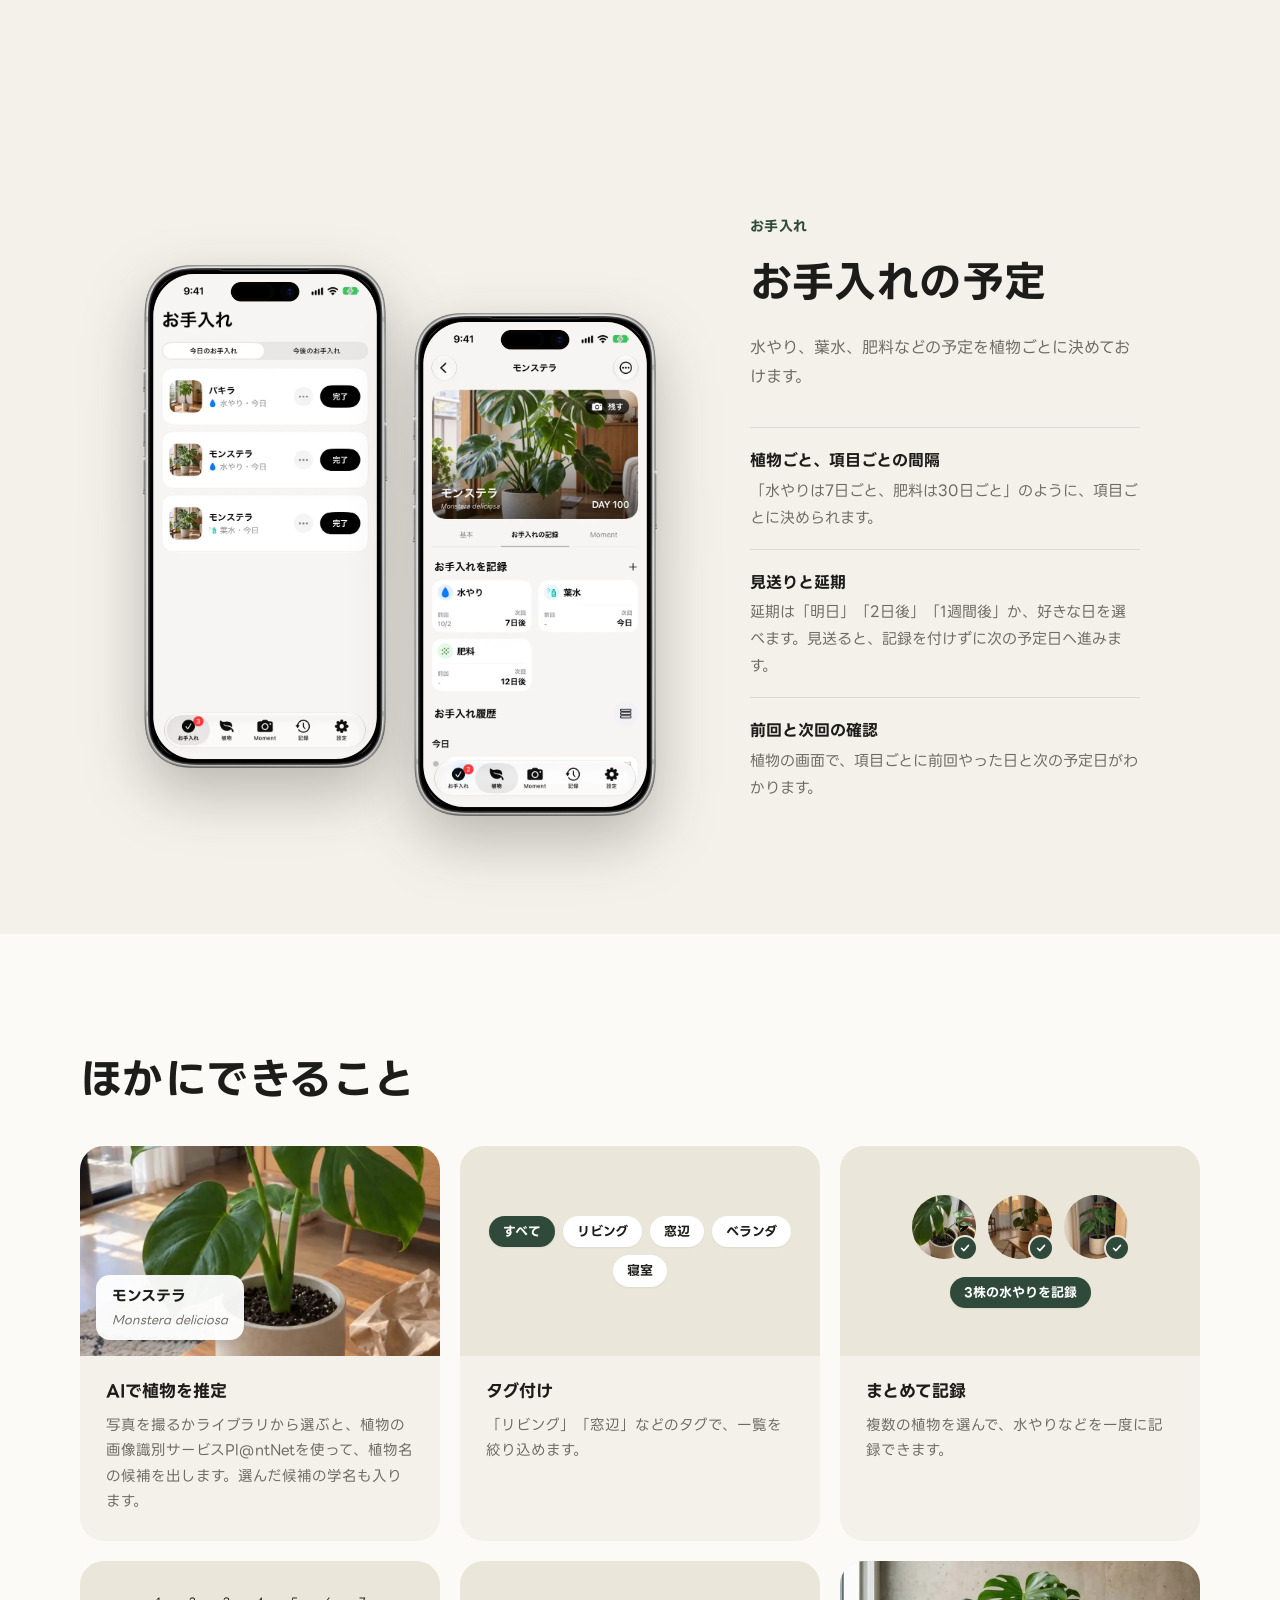
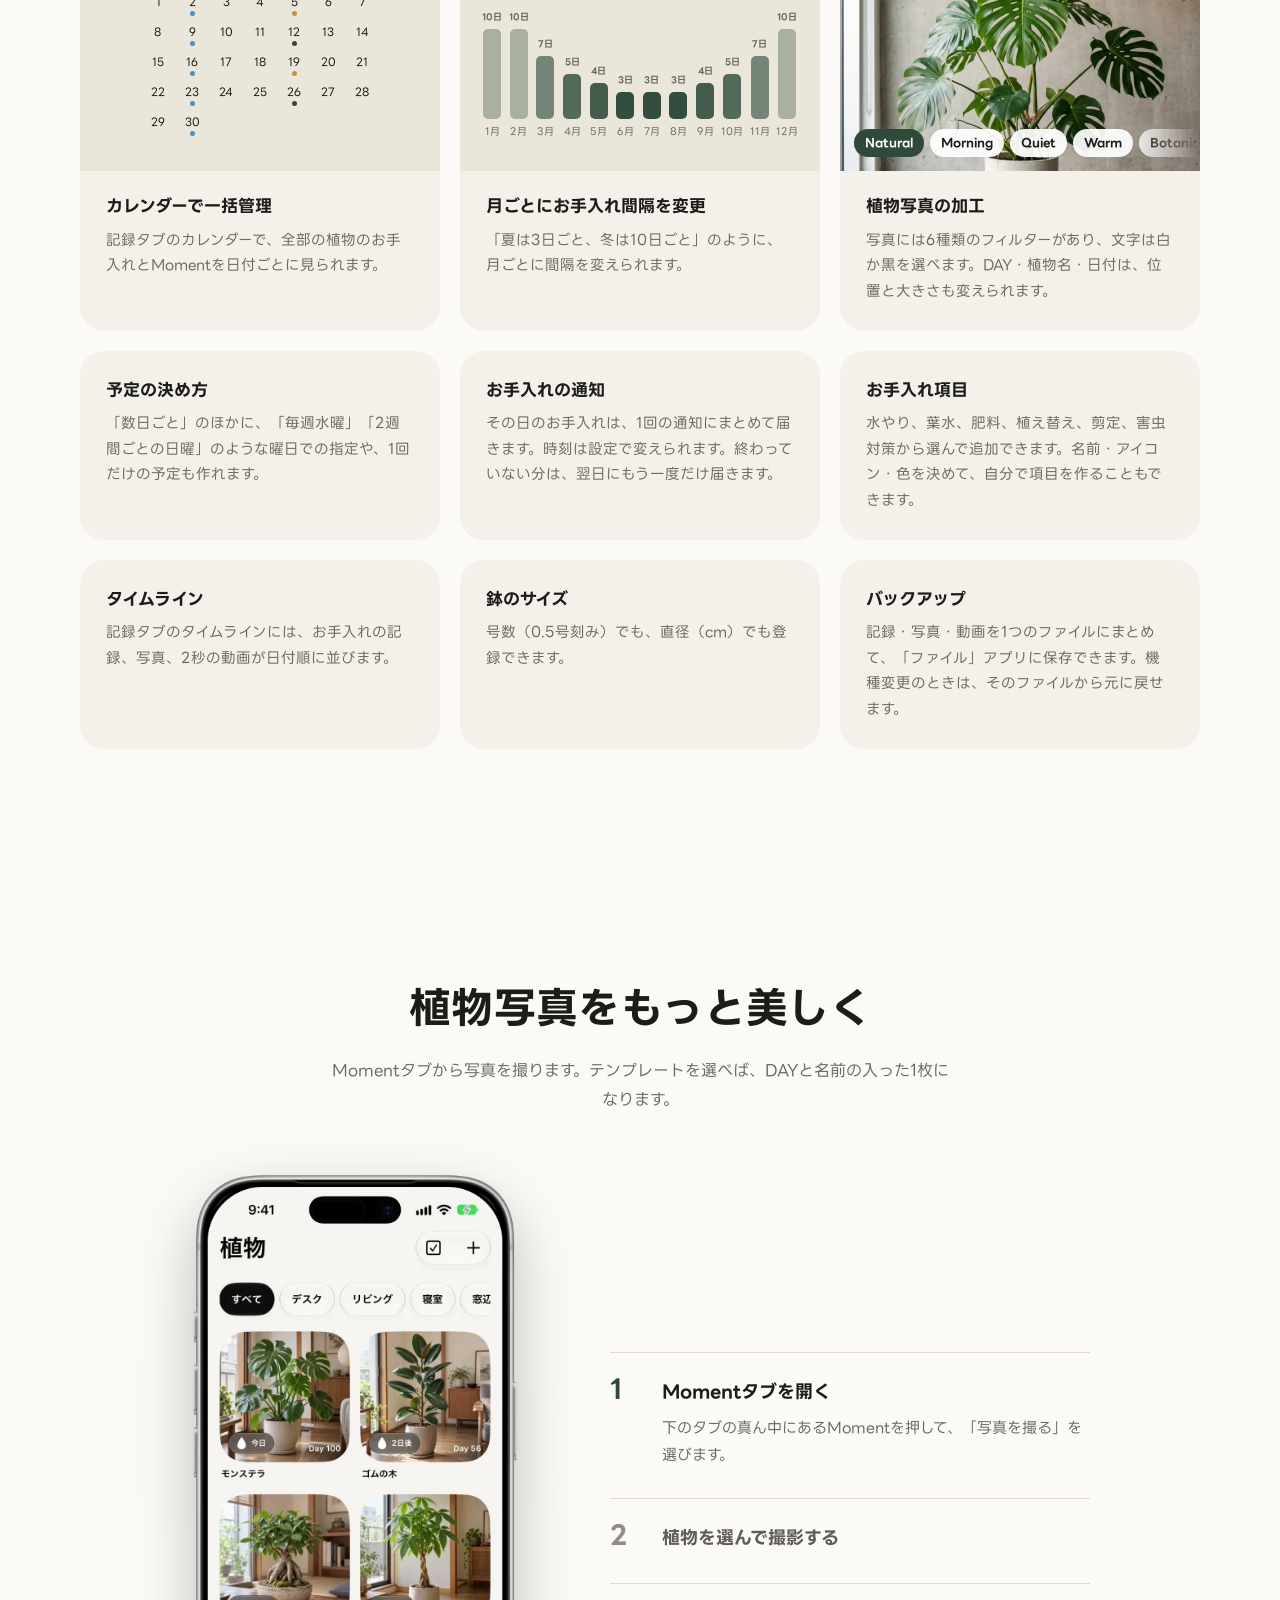
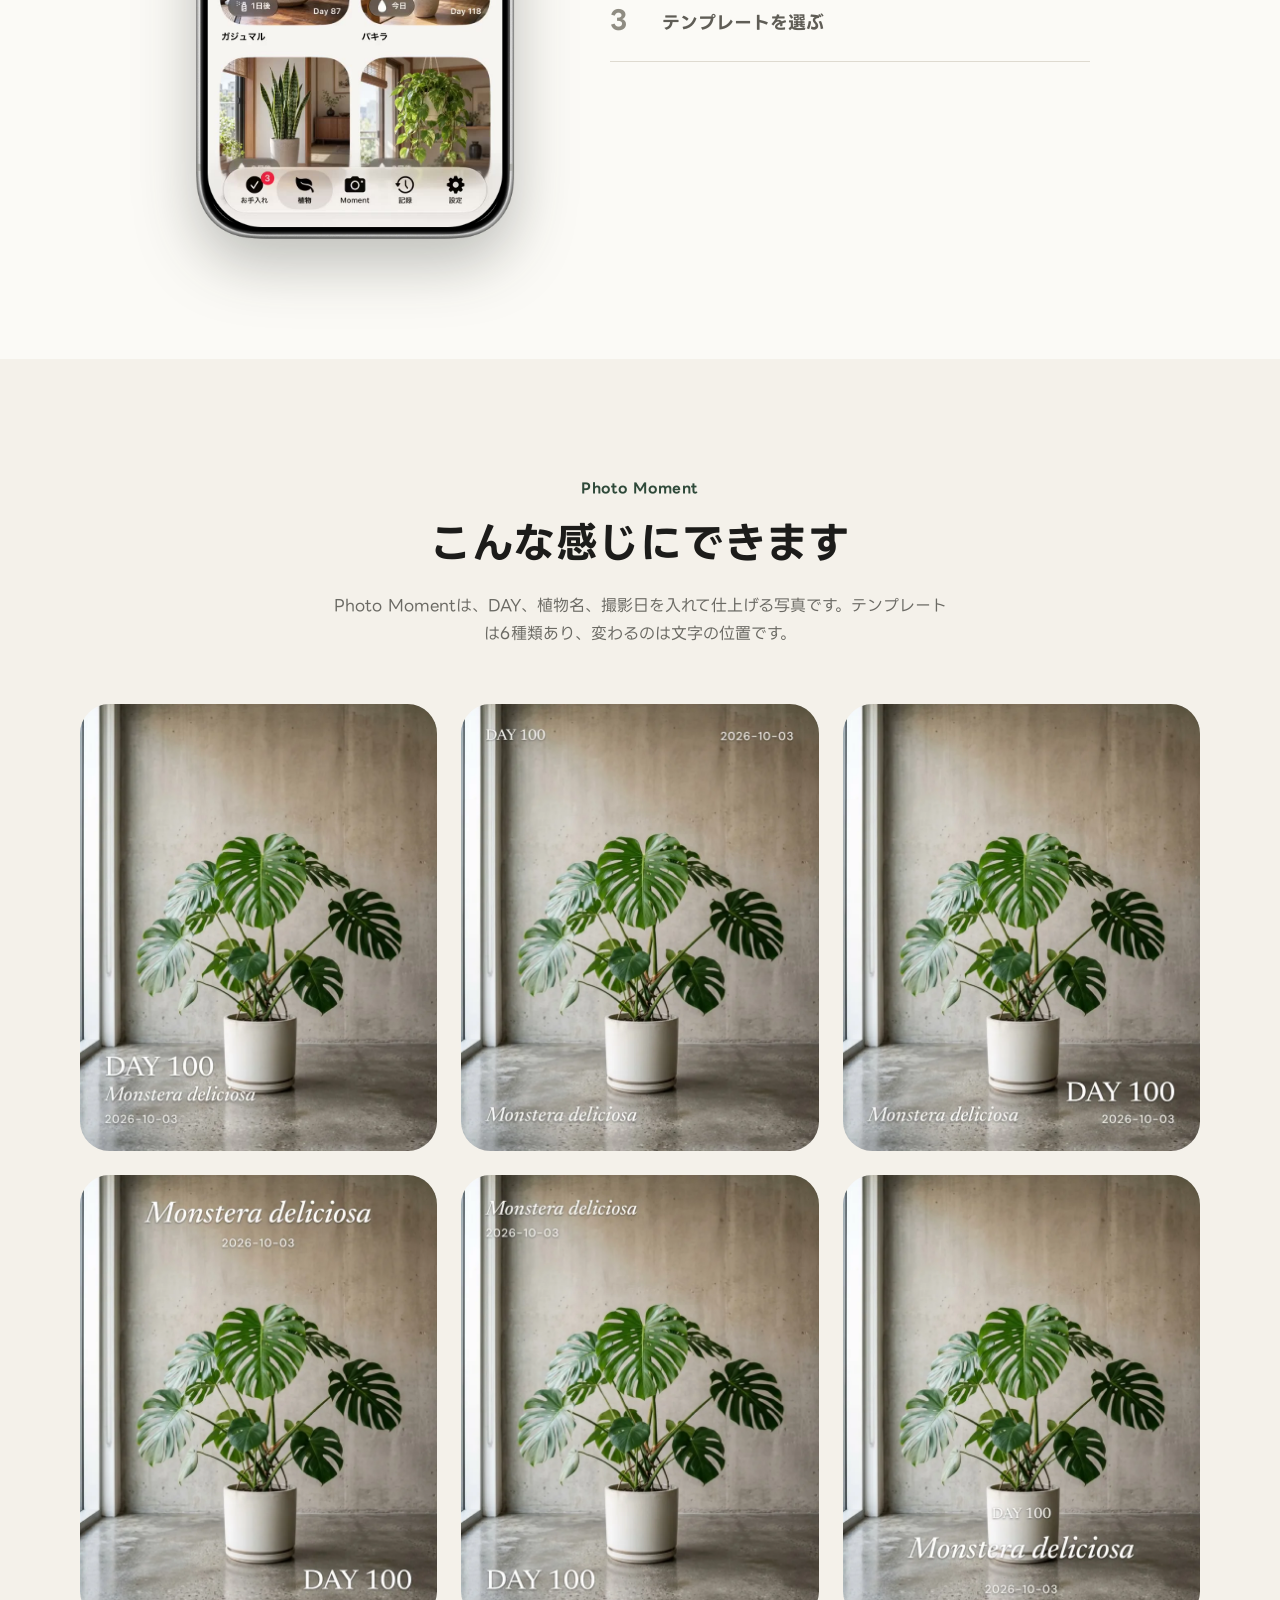
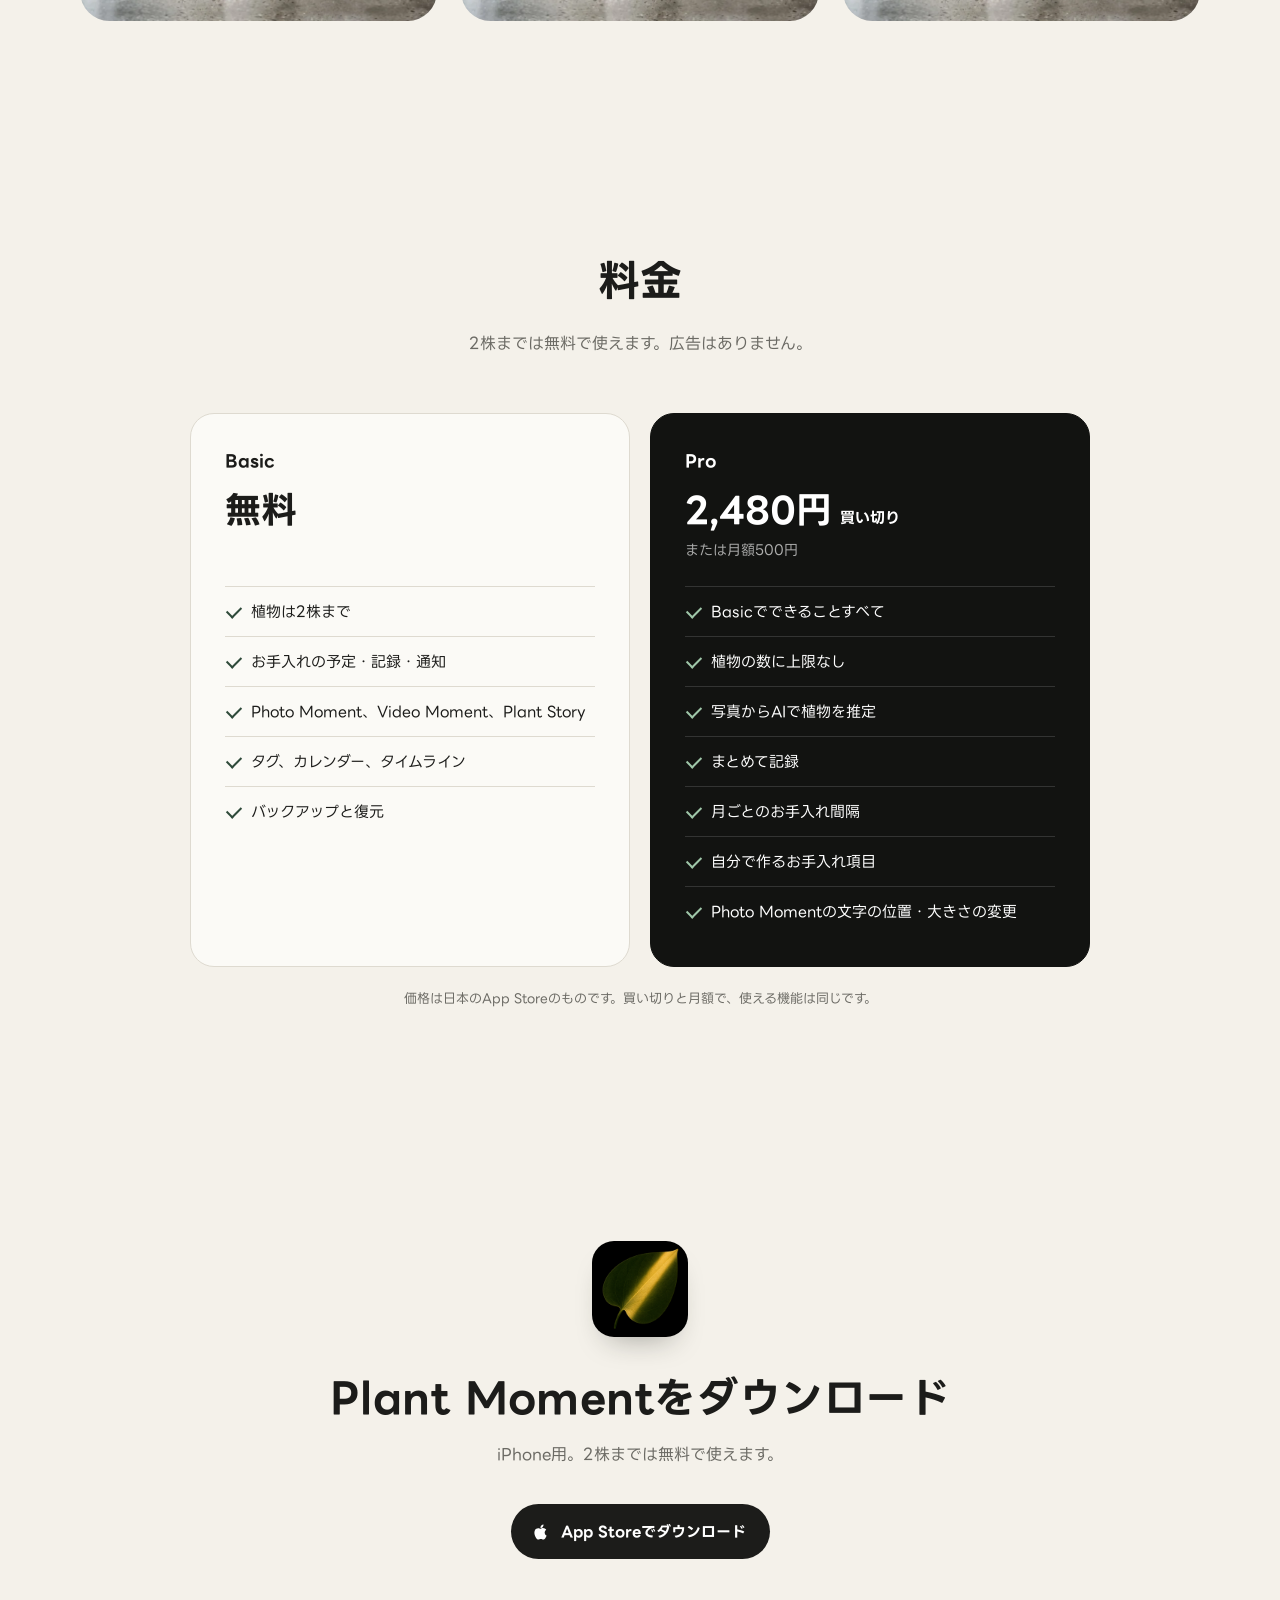
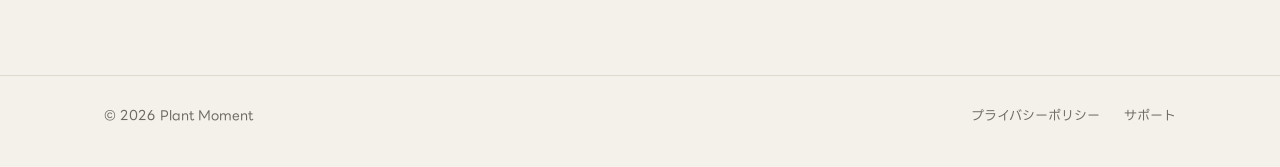
==== commit 89ac07f9: "Plant Storyに使える本数の表記を削除 Co-Authored-By: Devin AI <158243242+devin-ai-integration[bot]@users.noreply." ====
--- a/index.html
+++ b/index.html
@@ -99,7 +99,6 @@
         <p>Video Momentは、2秒で自動的に止まる短い動画です。同じ植物の動画が2本以上たまったら、撮った順につないでPlant Storyにできます。写真にも動画にも、迎えた日から何日目かを表すDAYが入ります。</p>
         <dl class="facts">
           <div><dt>1本の長さ</dt><dd>2秒</dd></div>
-          <div><dt>Plant Storyに使える本数</dt><dd>2〜8本</dd></div>
         </dl>
       </div>
       <div class="screen screen-dark">
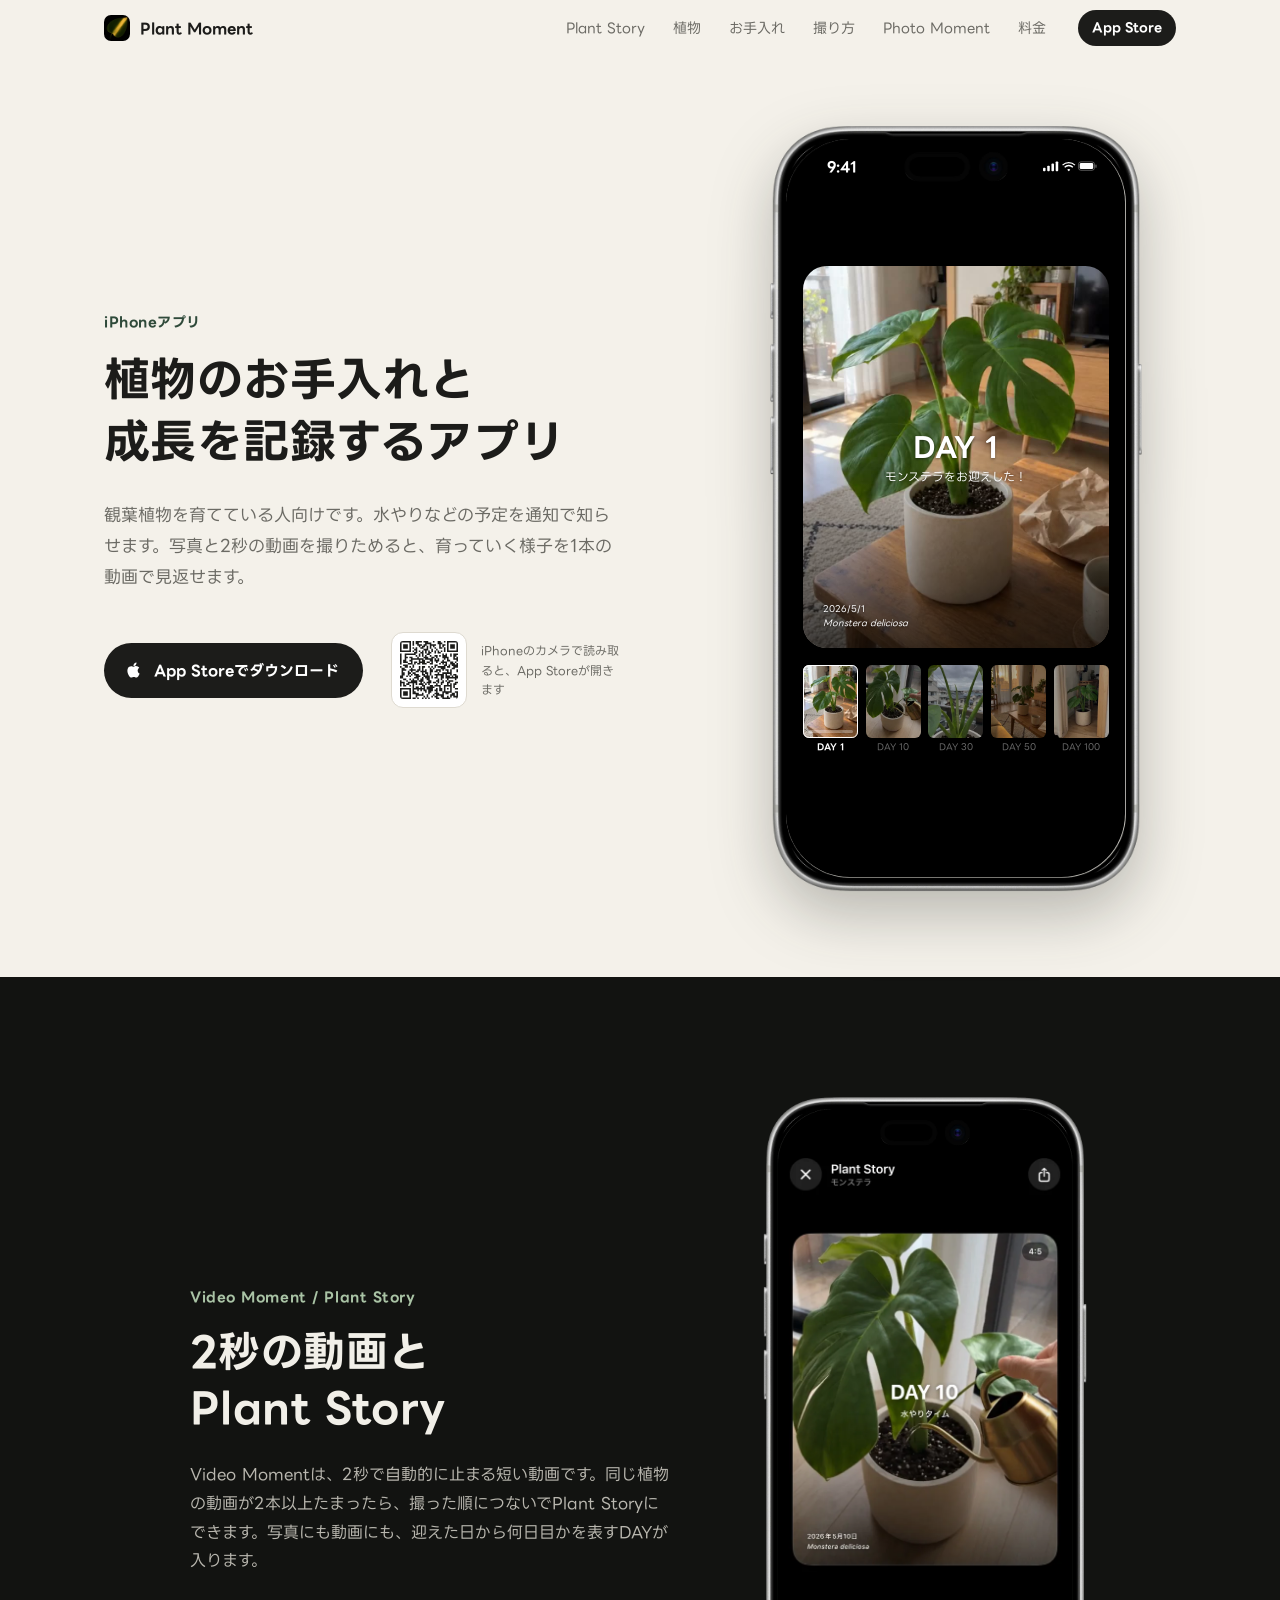
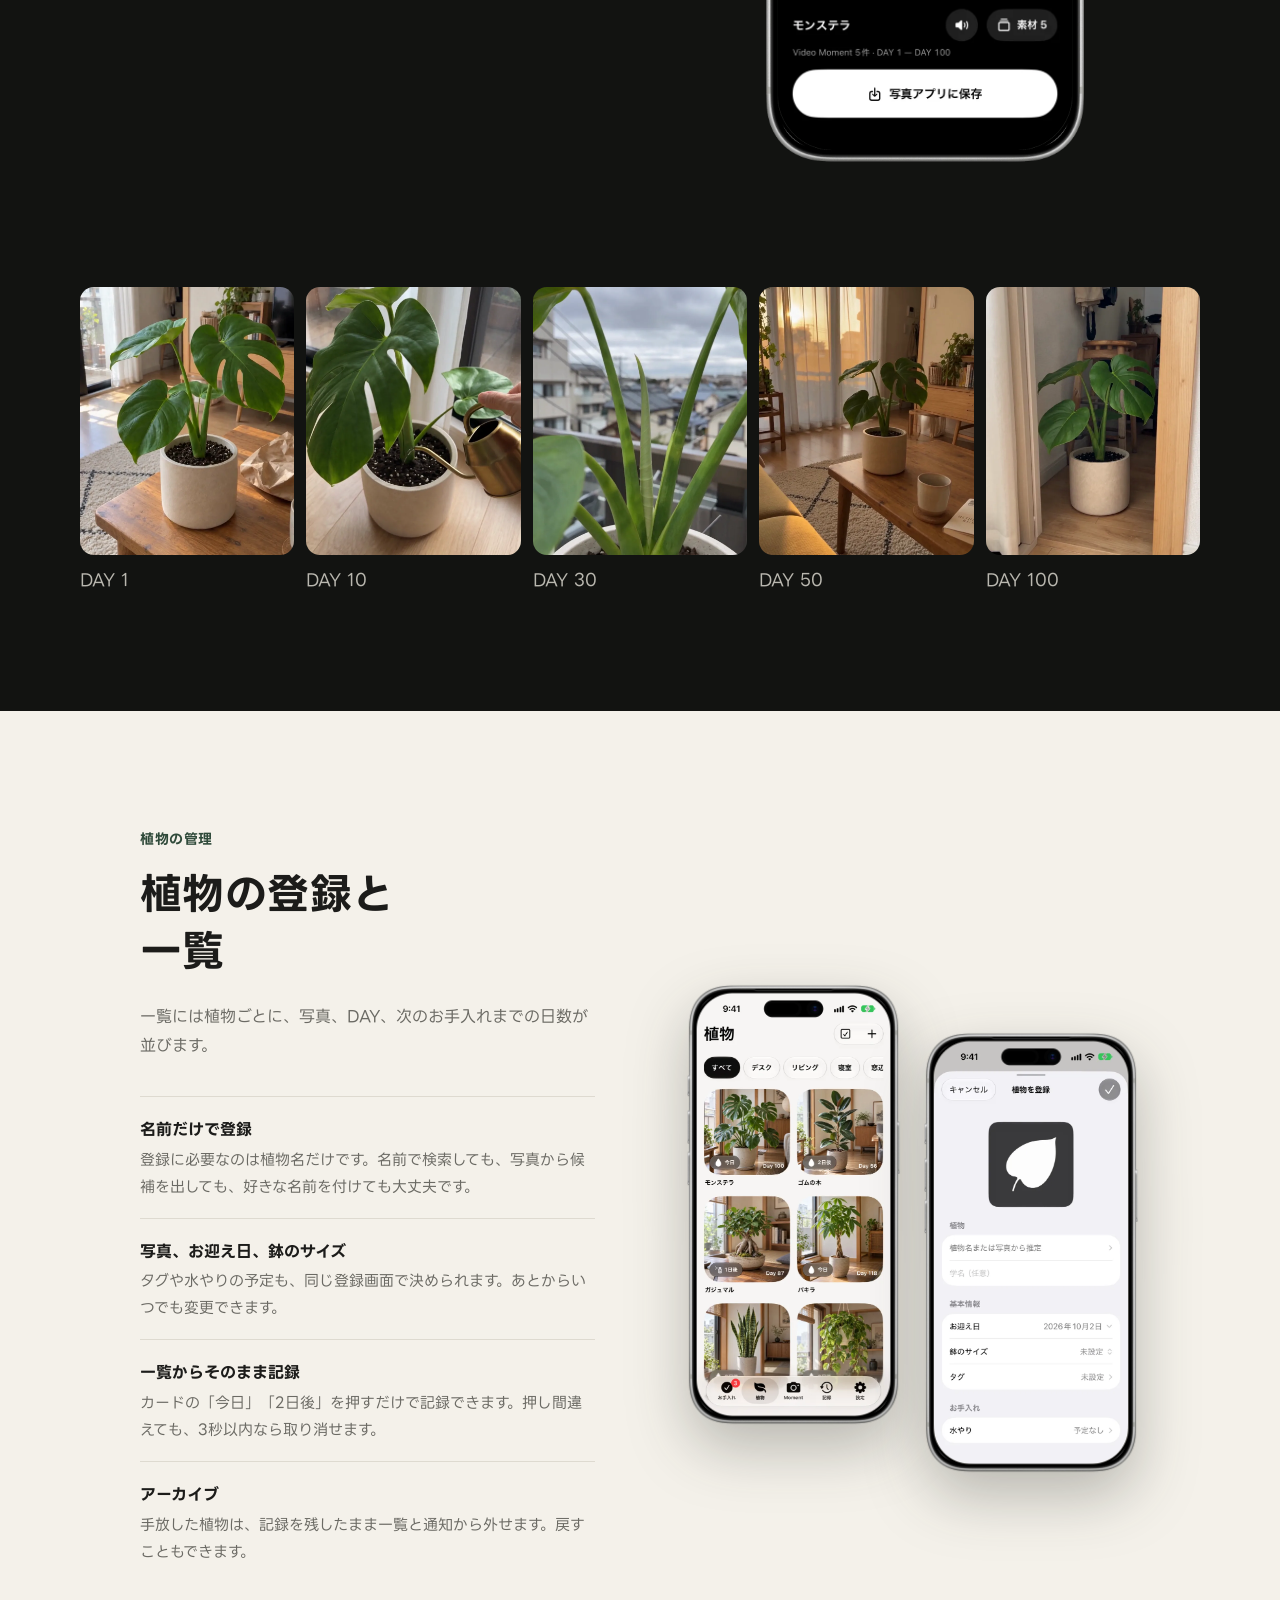
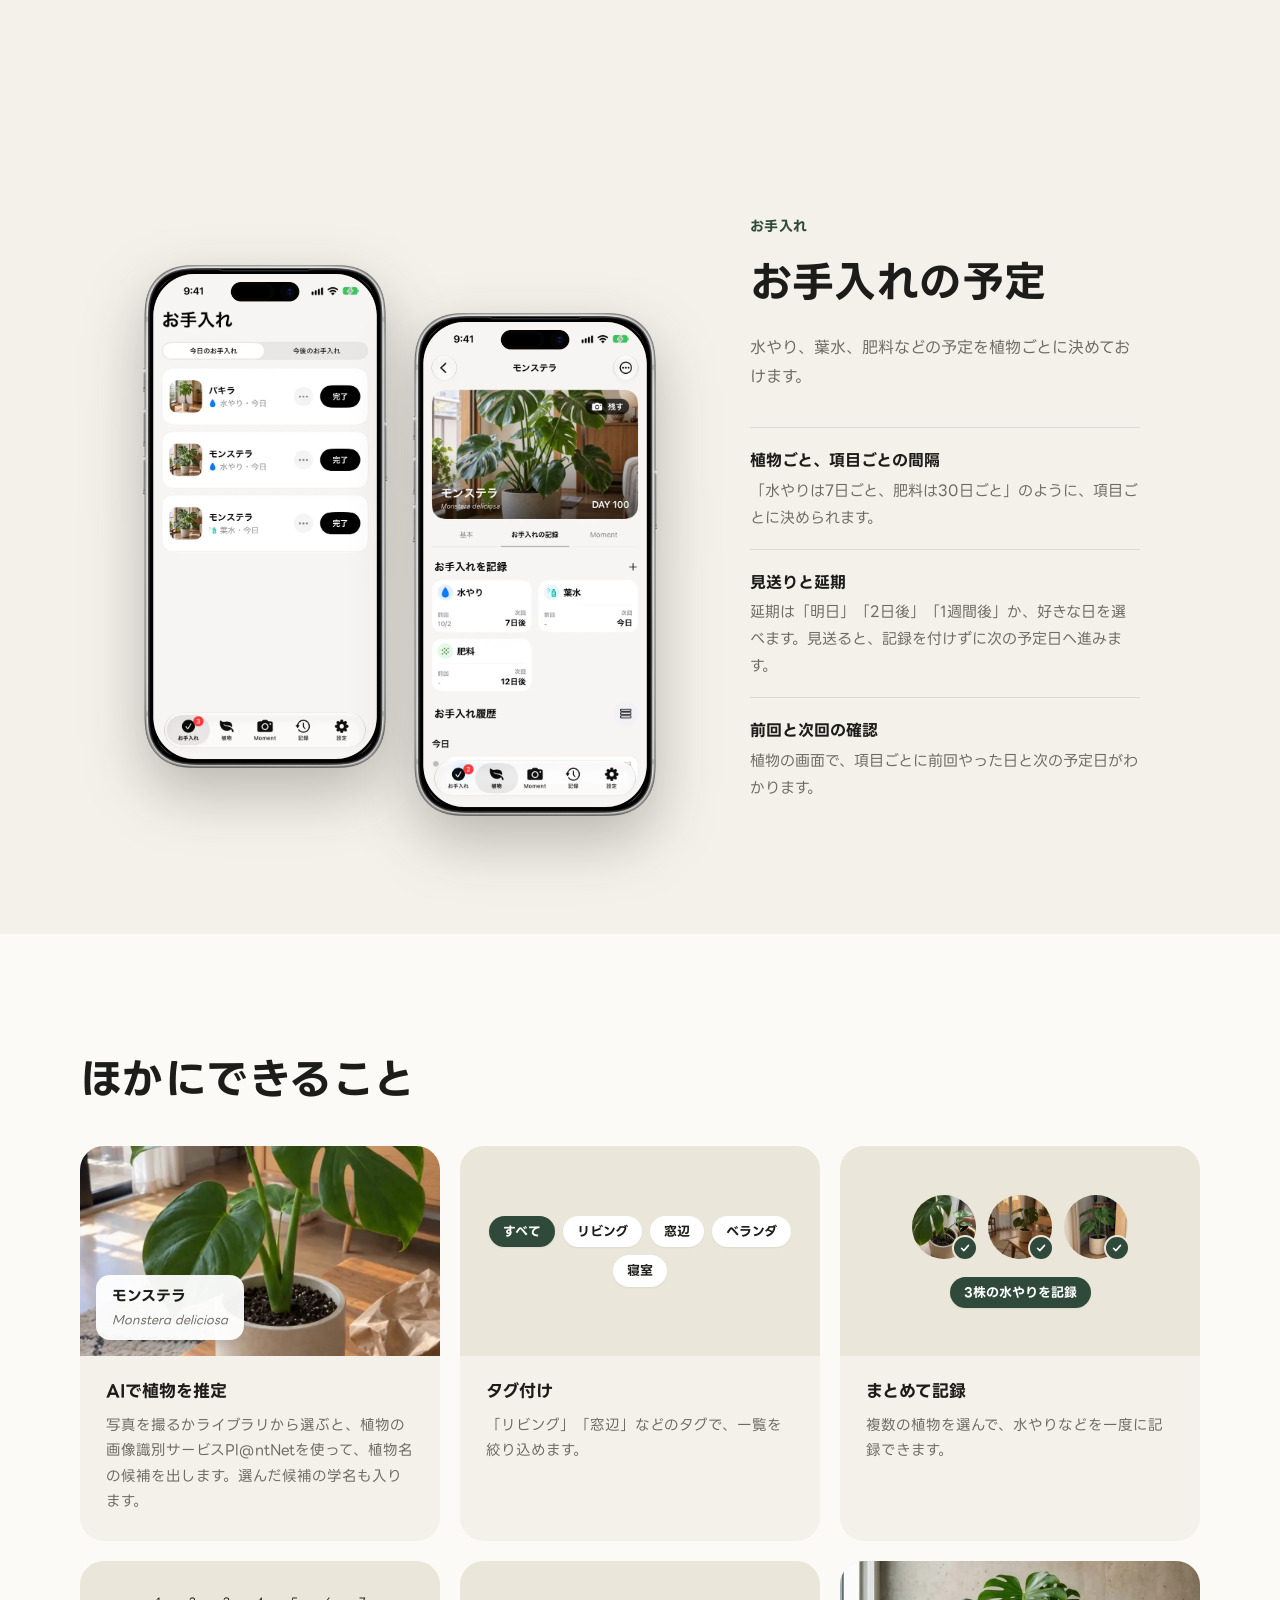
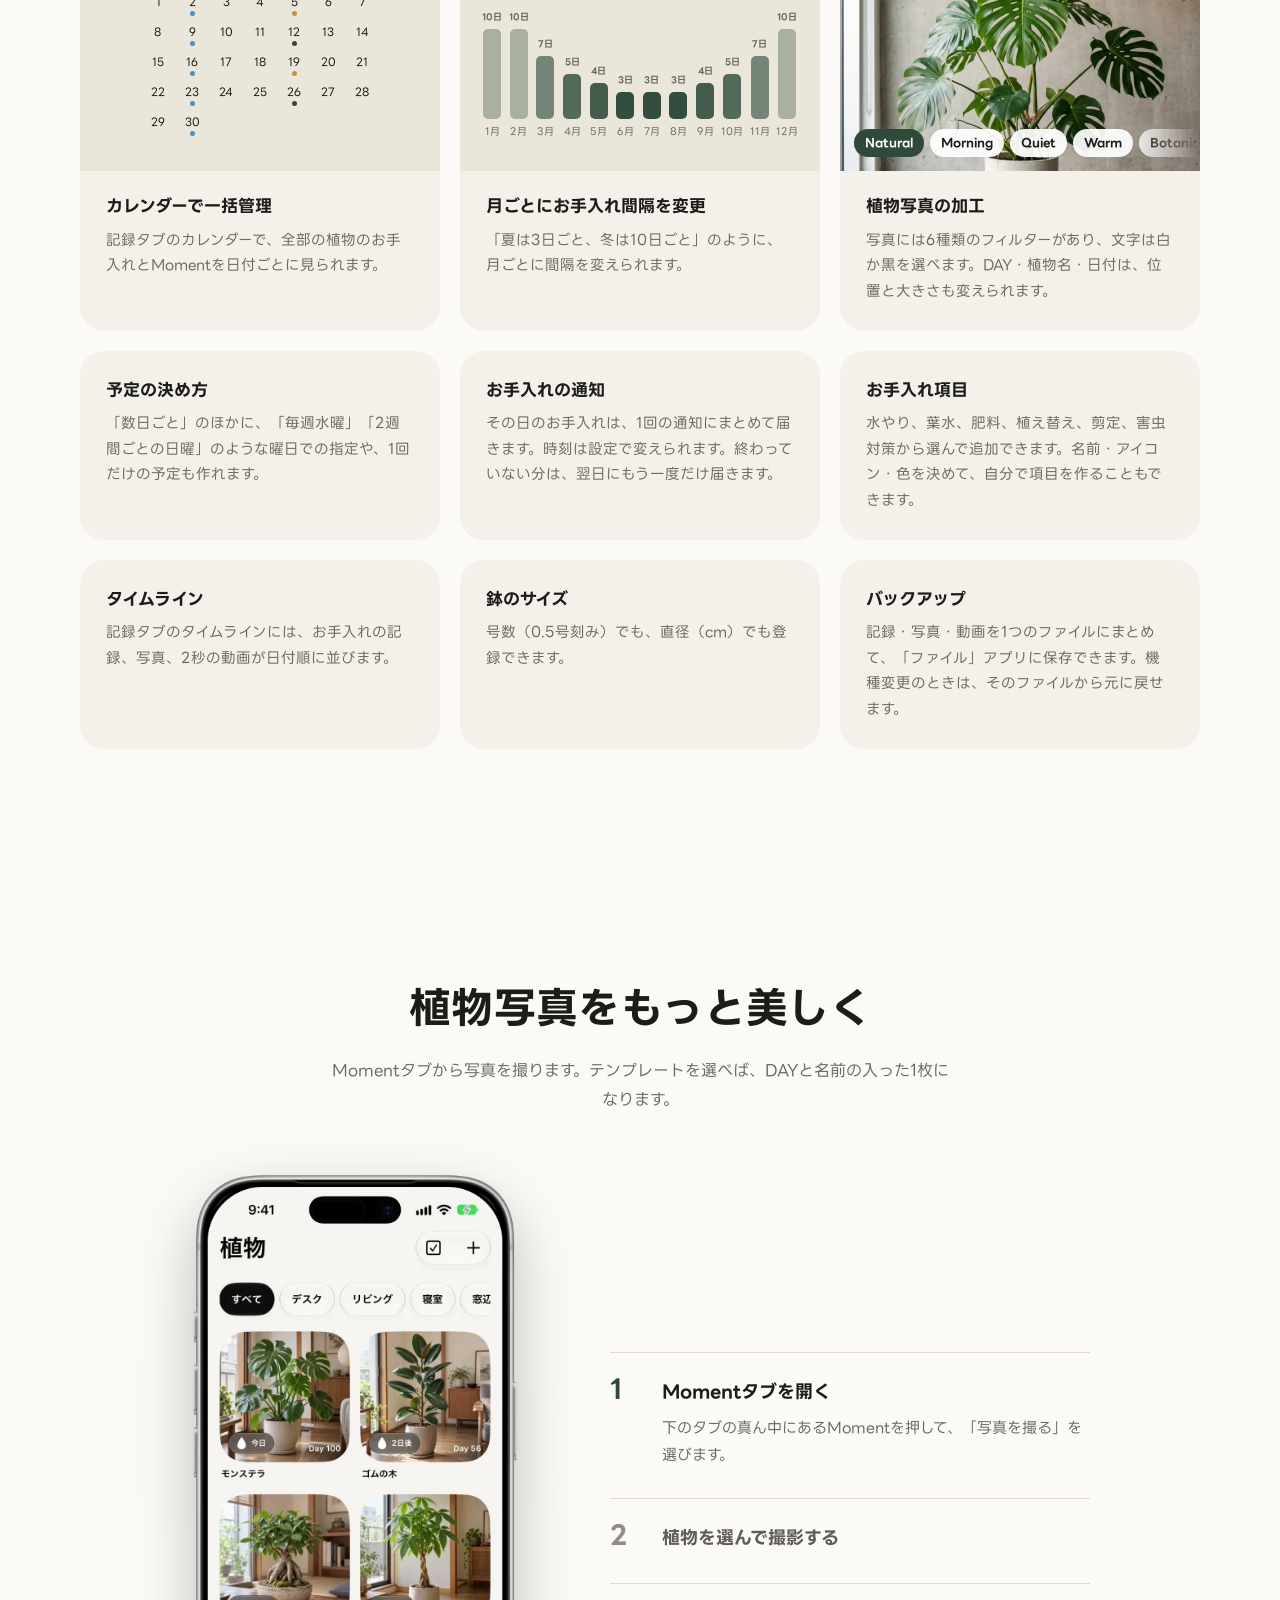
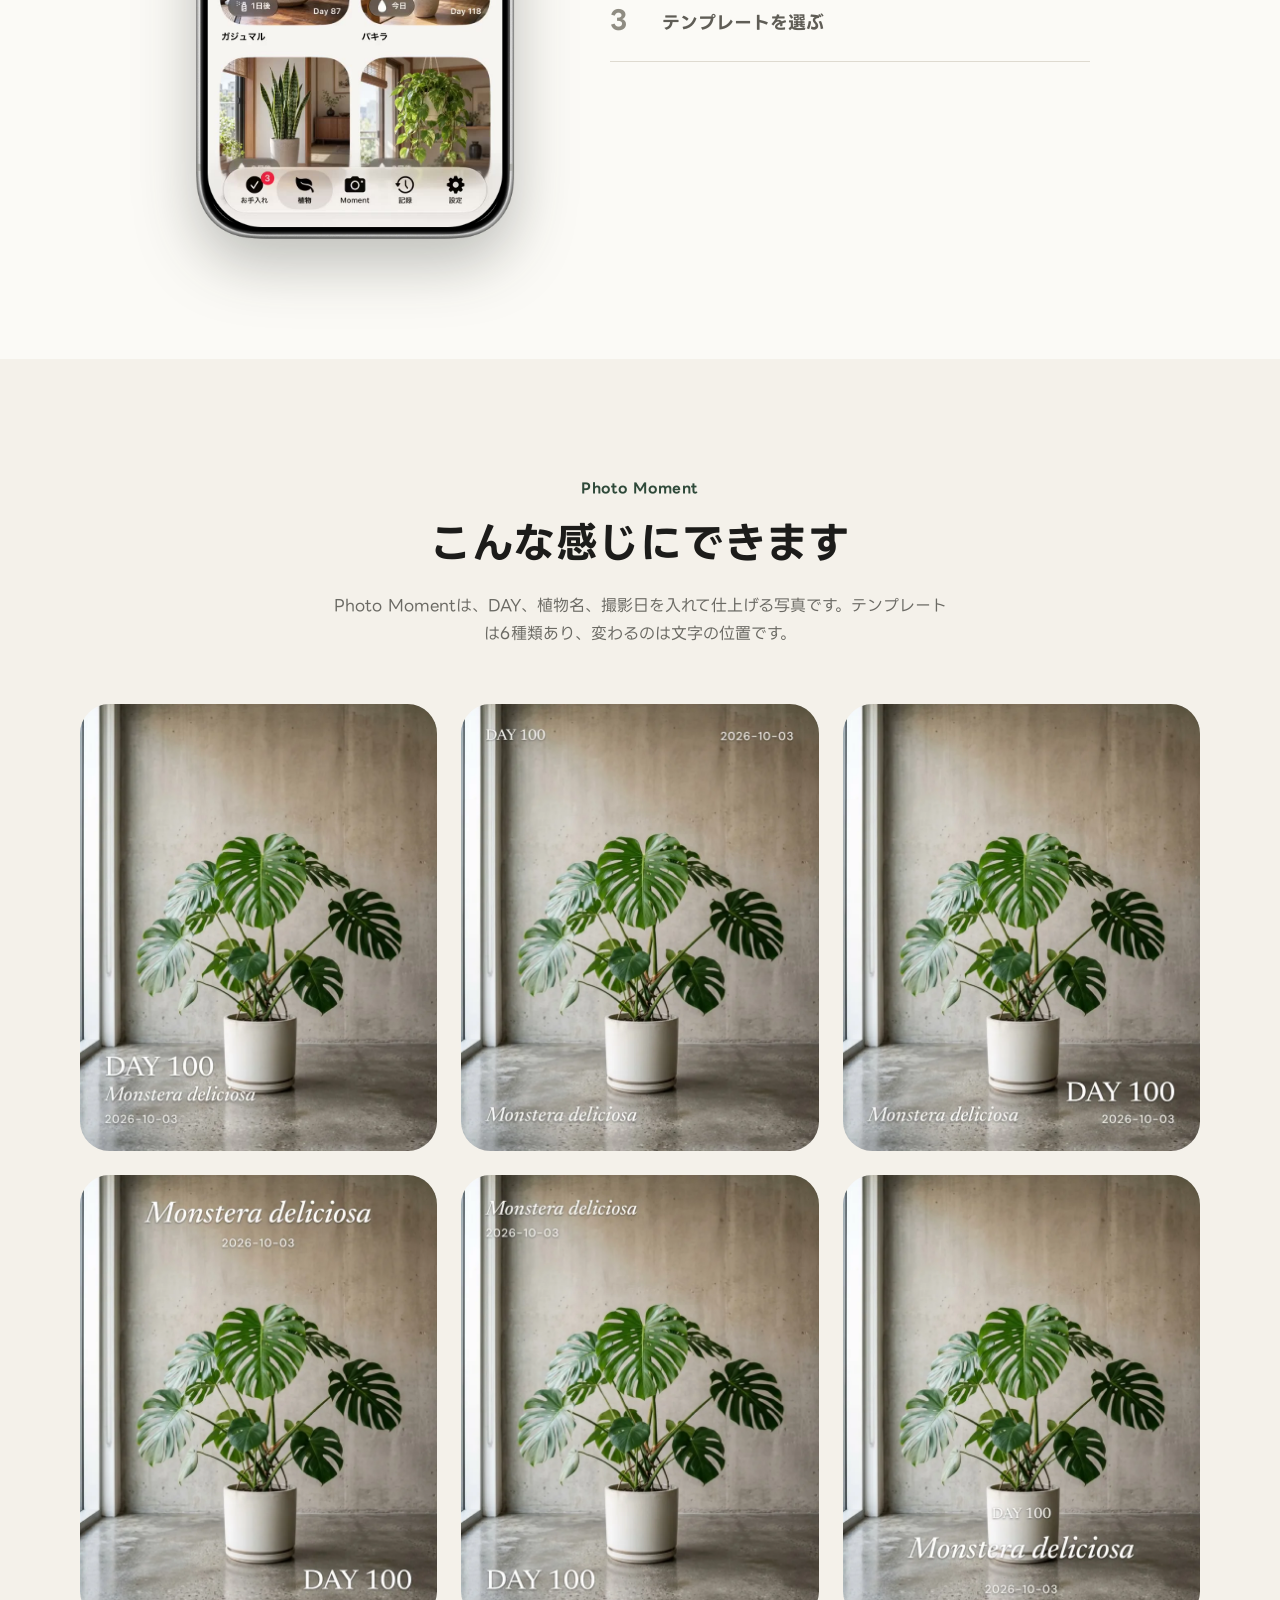
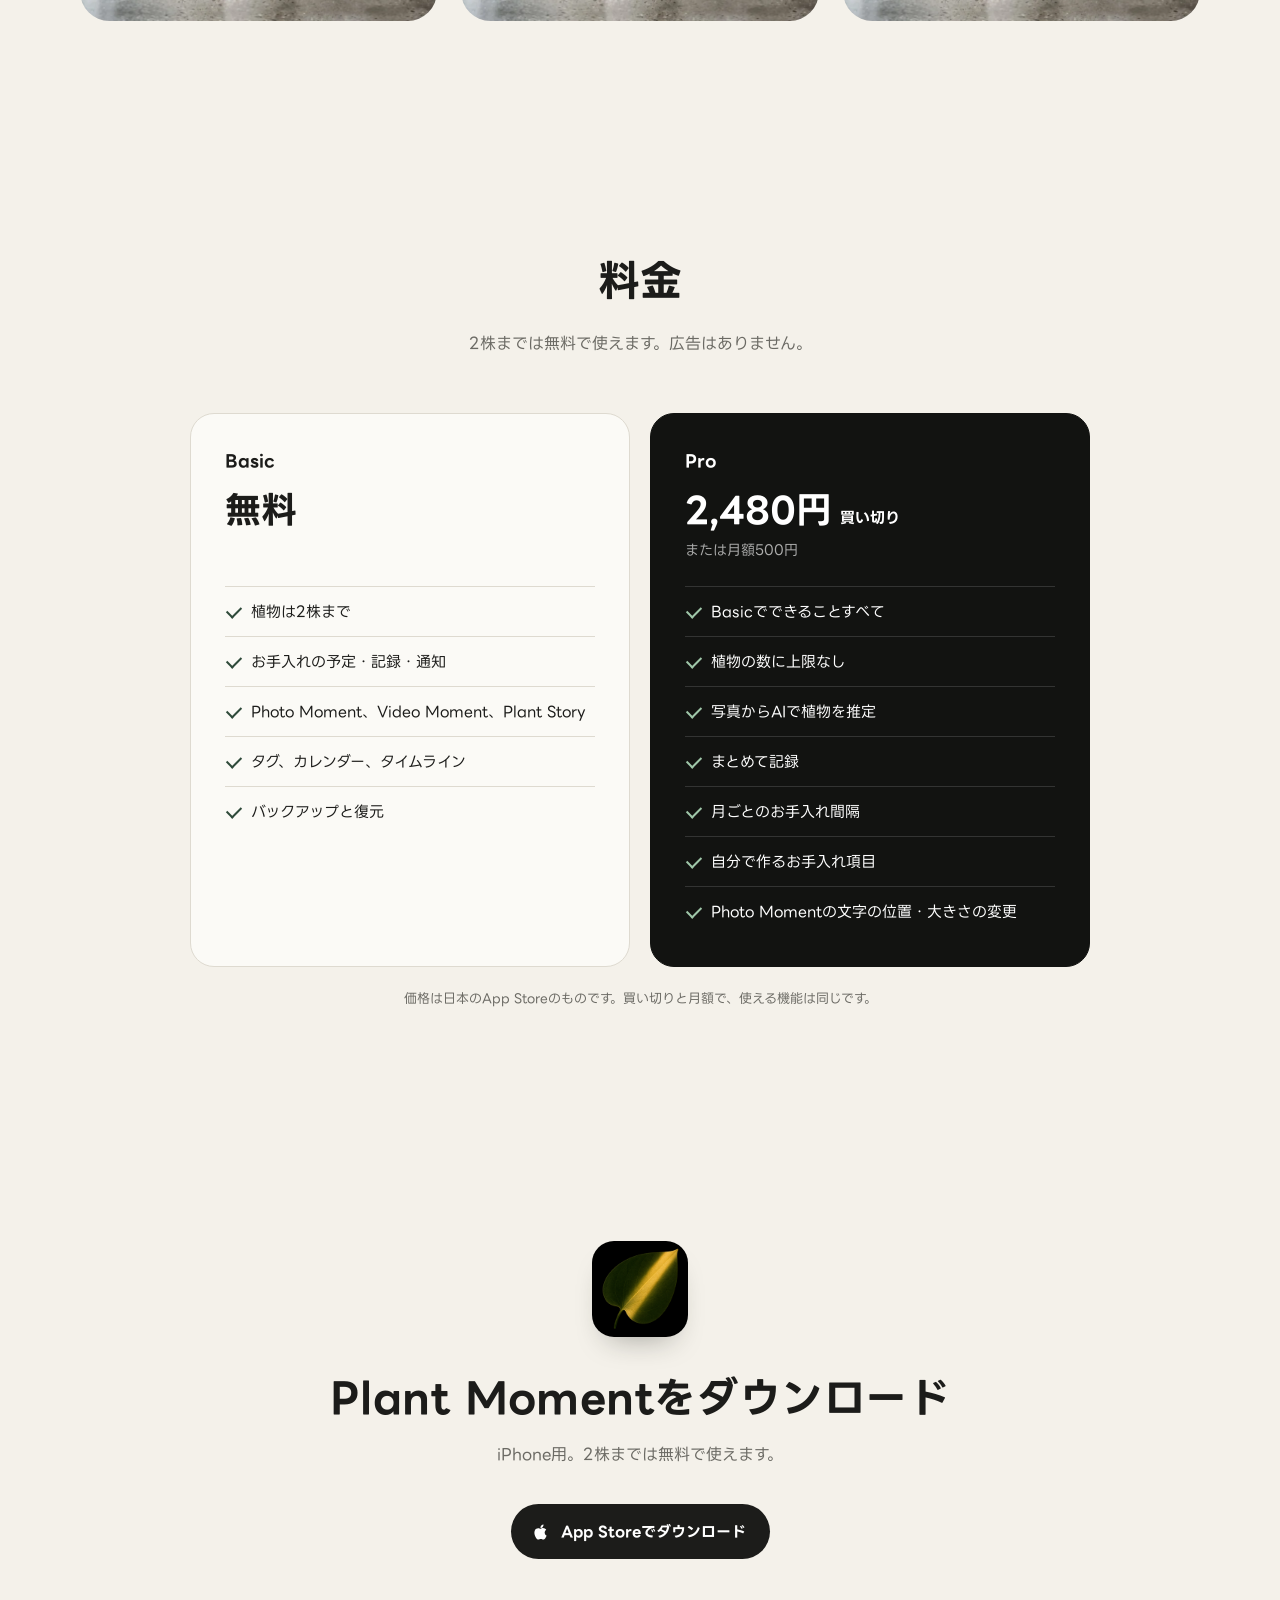
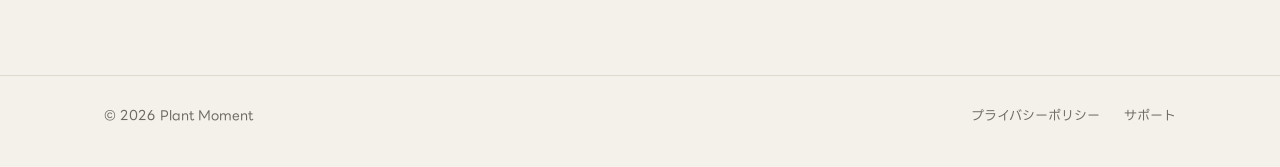
==== commit 37d09fba: "Plant Storyの「1本の長さ」表示を削除 Co-Authored-By: Devin AI <158243242+devin-ai-integration[bot]@users.noreply" ====
--- a/index.html
+++ b/index.html
@@ -97,9 +97,6 @@
         <p class="eyebrow">Video Moment / Plant Story</p>
         <h2>2秒の動画と<br>Plant Story</h2>
         <p>Video Momentは、2秒で自動的に止まる短い動画です。同じ植物の動画が2本以上たまったら、撮った順につないでPlant Storyにできます。写真にも動画にも、迎えた日から何日目かを表すDAYが入ります。</p>
-        <dl class="facts">
-          <div><dt>1本の長さ</dt><dd>2秒</dd></div>
-        </dl>
       </div>
       <div class="screen screen-dark">
         <img src="assets/shot-story.webp" alt="Plant Storyの画面。モンステラのVideo Moment 5件、DAY 1からDAY 100" width="600" height="1305" loading="lazy">
--- a/styles.css
+++ b/styles.css
@@ -110,9 +110,6 @@
 .story-grid { max-width: 900px; margin: 0 auto; display: grid; grid-template-columns: 1fr minmax(0, 330px); gap: clamp(40px, 7vw, 96px); align-items: center; }
 .story-text > p:not(.eyebrow) { color: #b9b7af; margin-top: 24px; }
 .story .screen { filter: none; }
-.facts { display: flex; gap: 48px; margin: 40px 0 0; }
-.facts dt { font-size: 13px; color: #8f8d86; }
-.facts dd { margin: 4px 0 0; font-size: 34px; font-weight: 700; line-height: 1.1; }
 .days { list-style: none; padding: 0; margin: clamp(80px, 10vw, 120px) auto 0; max-width: var(--wrap); display: grid; grid-template-columns: repeat(5, 1fr); gap: 12px; }
 .days li { position: relative; }
 .days img { width: 100%; aspect-ratio: 4 / 5; object-fit: cover; border-radius: 14px; }
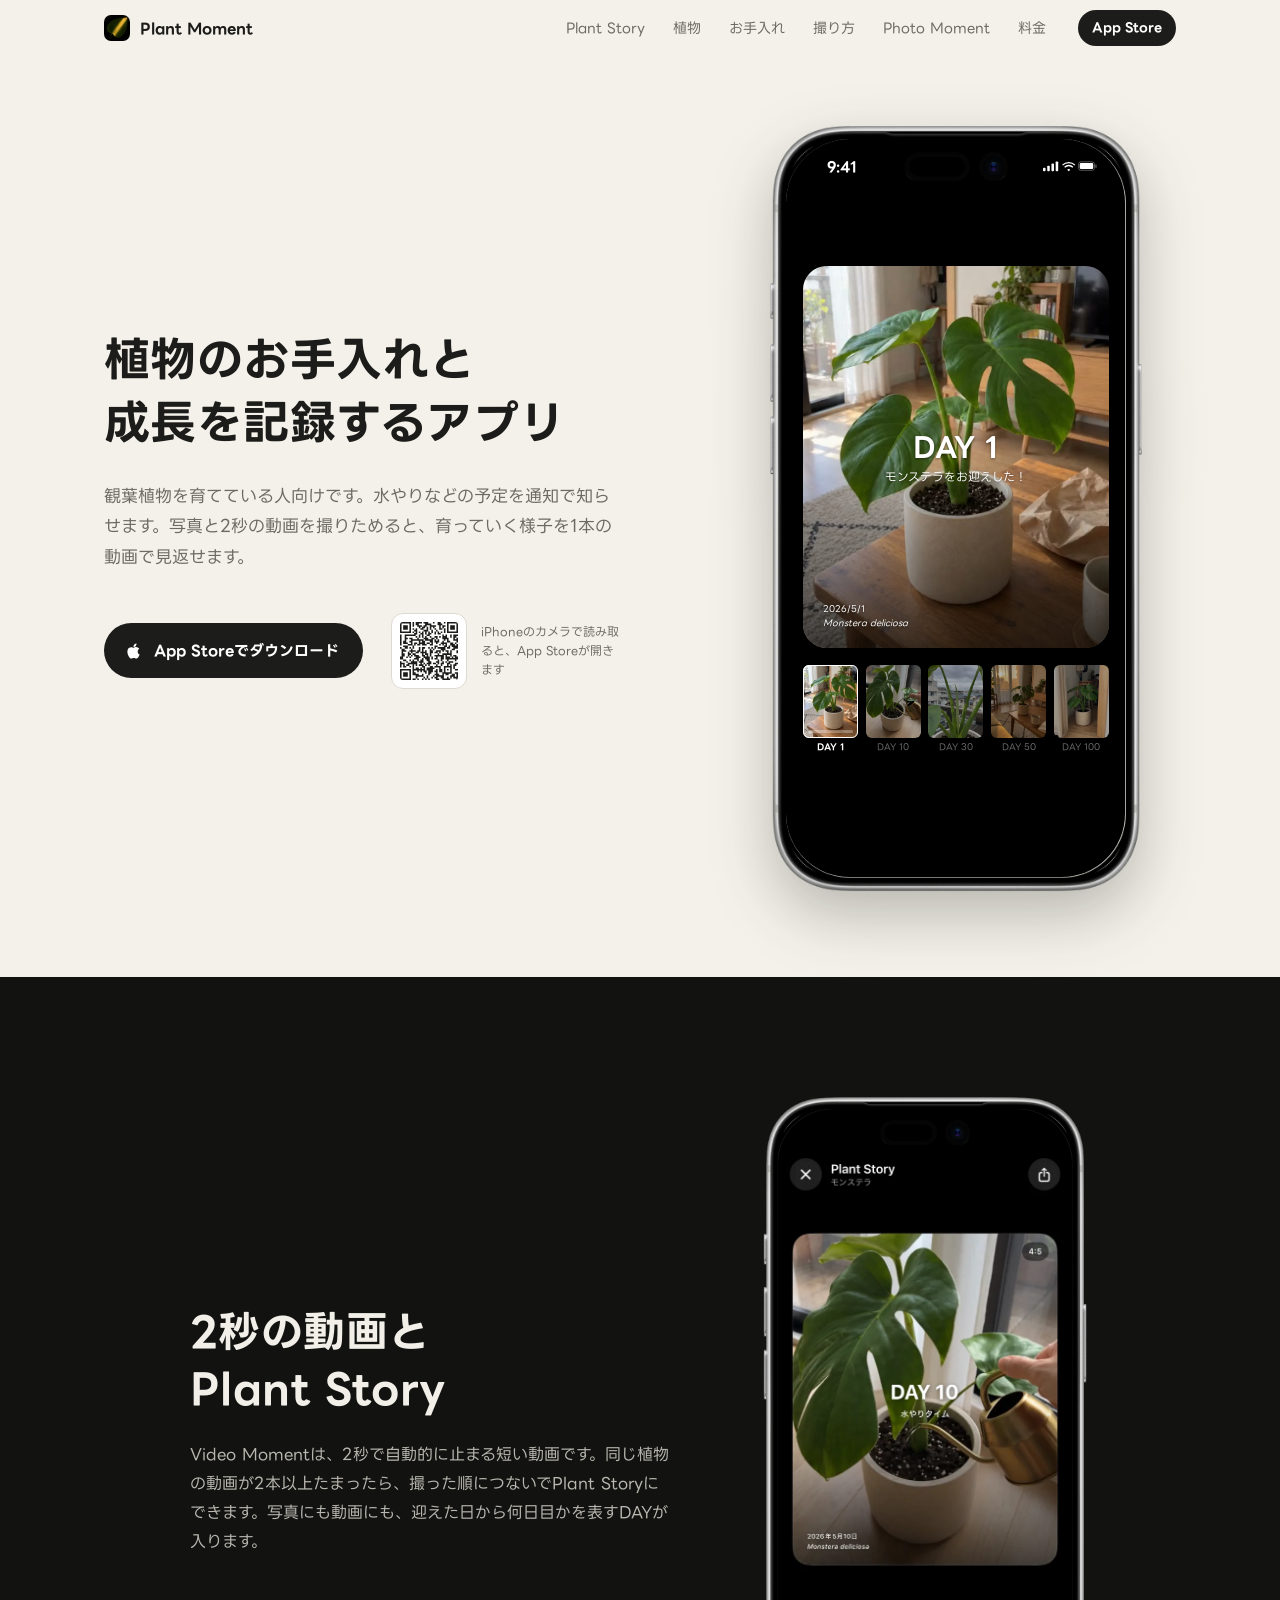
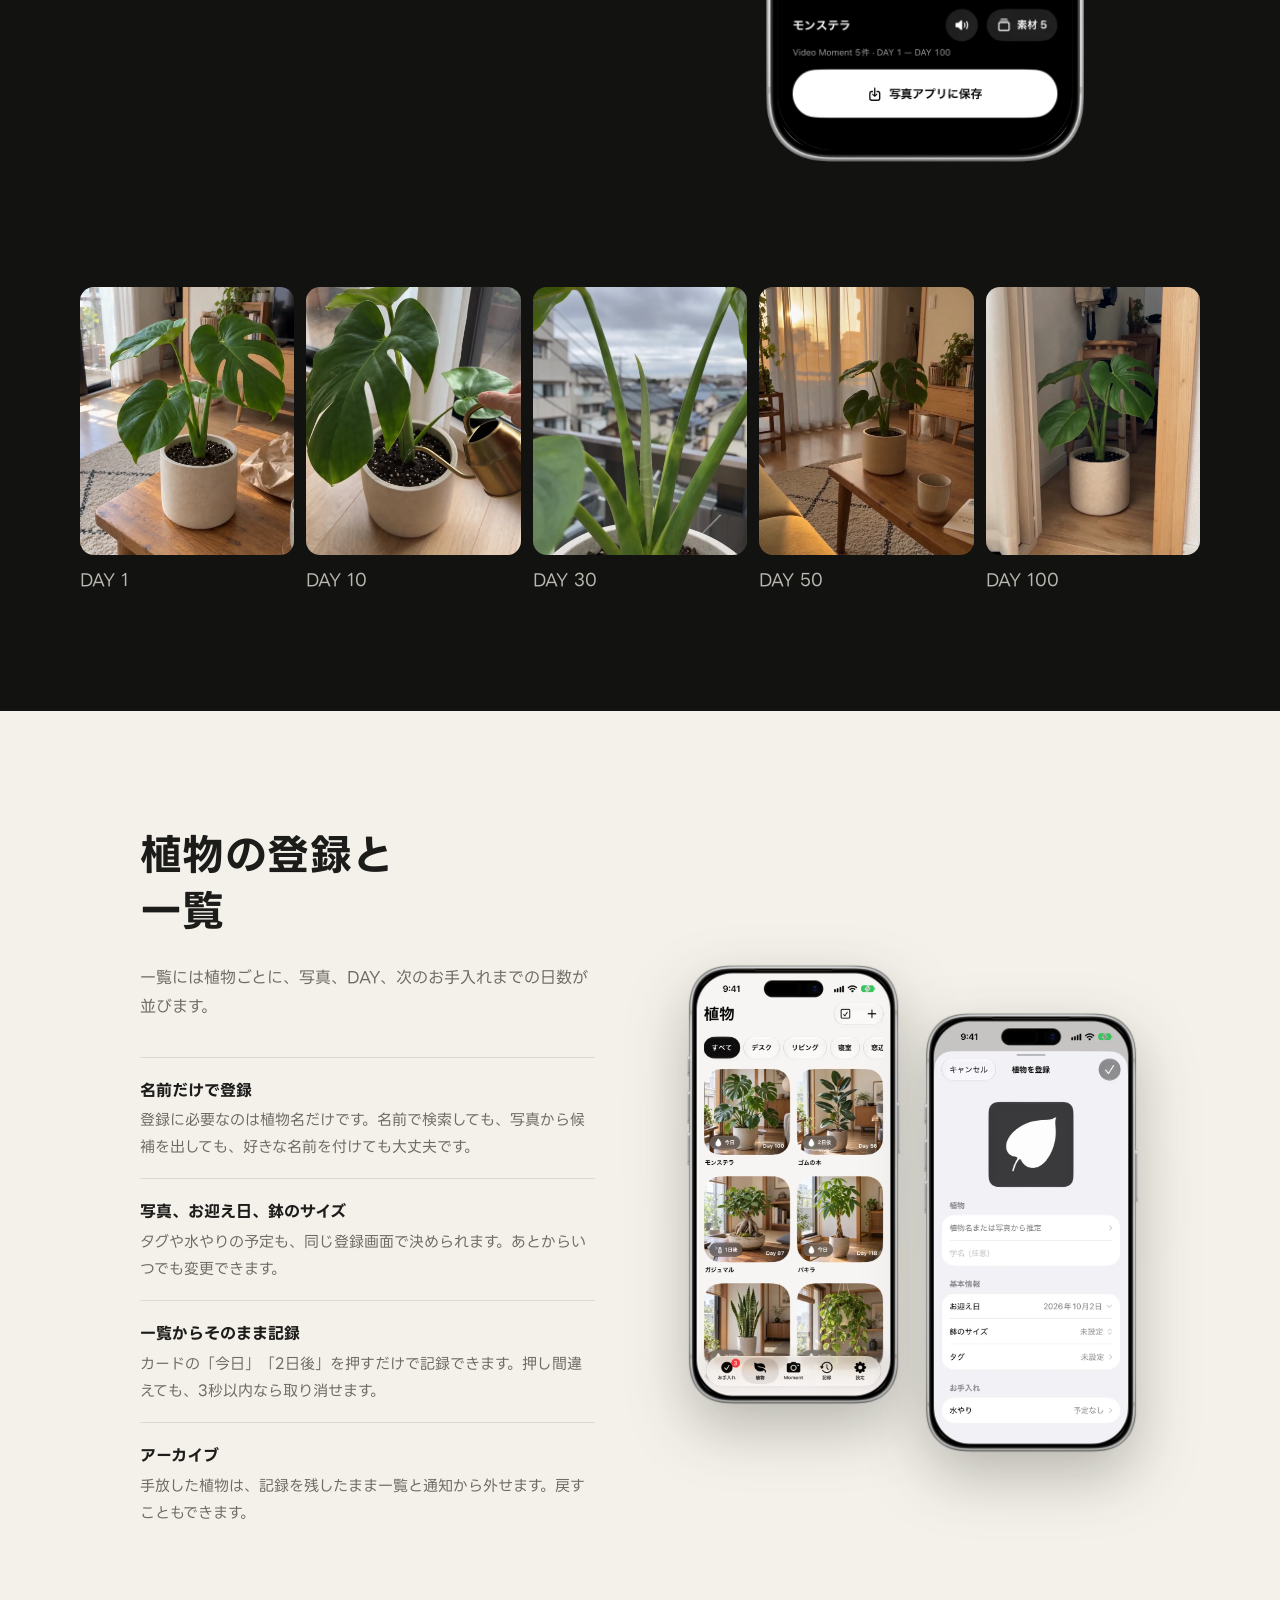
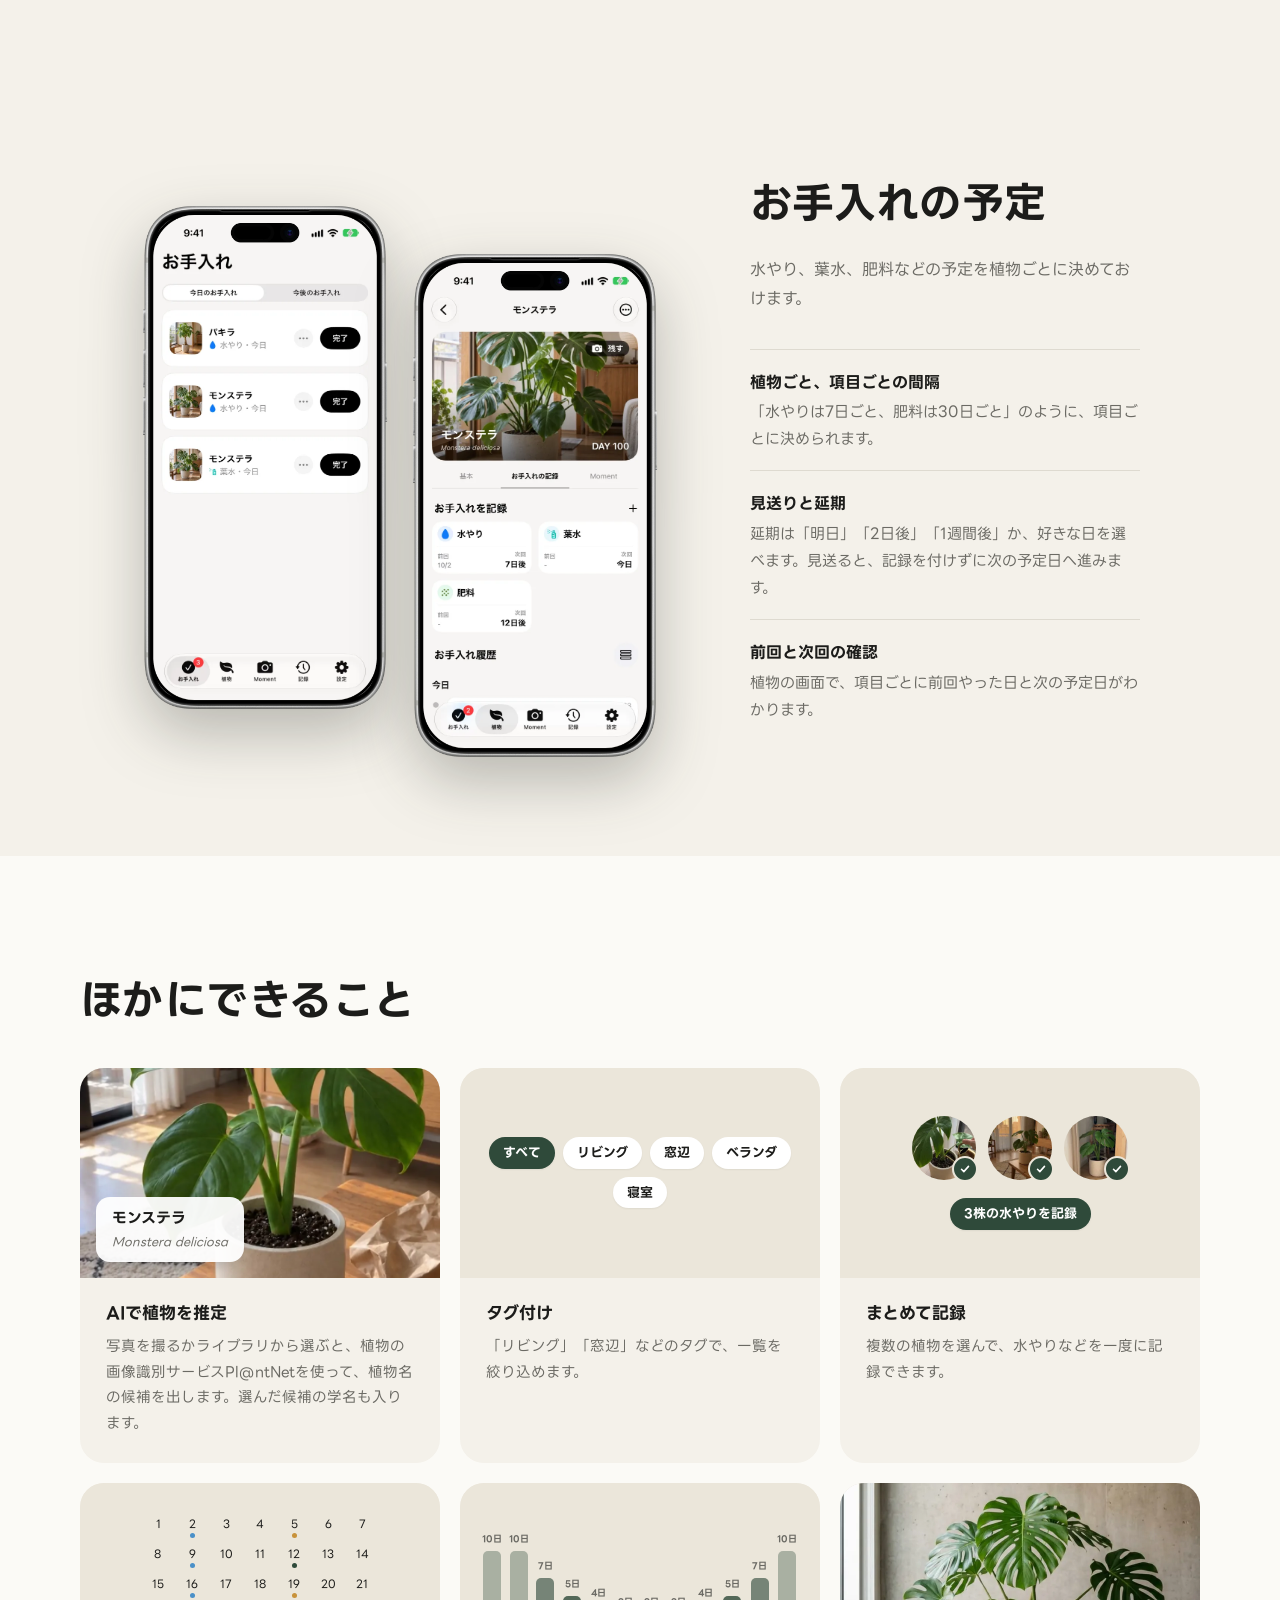
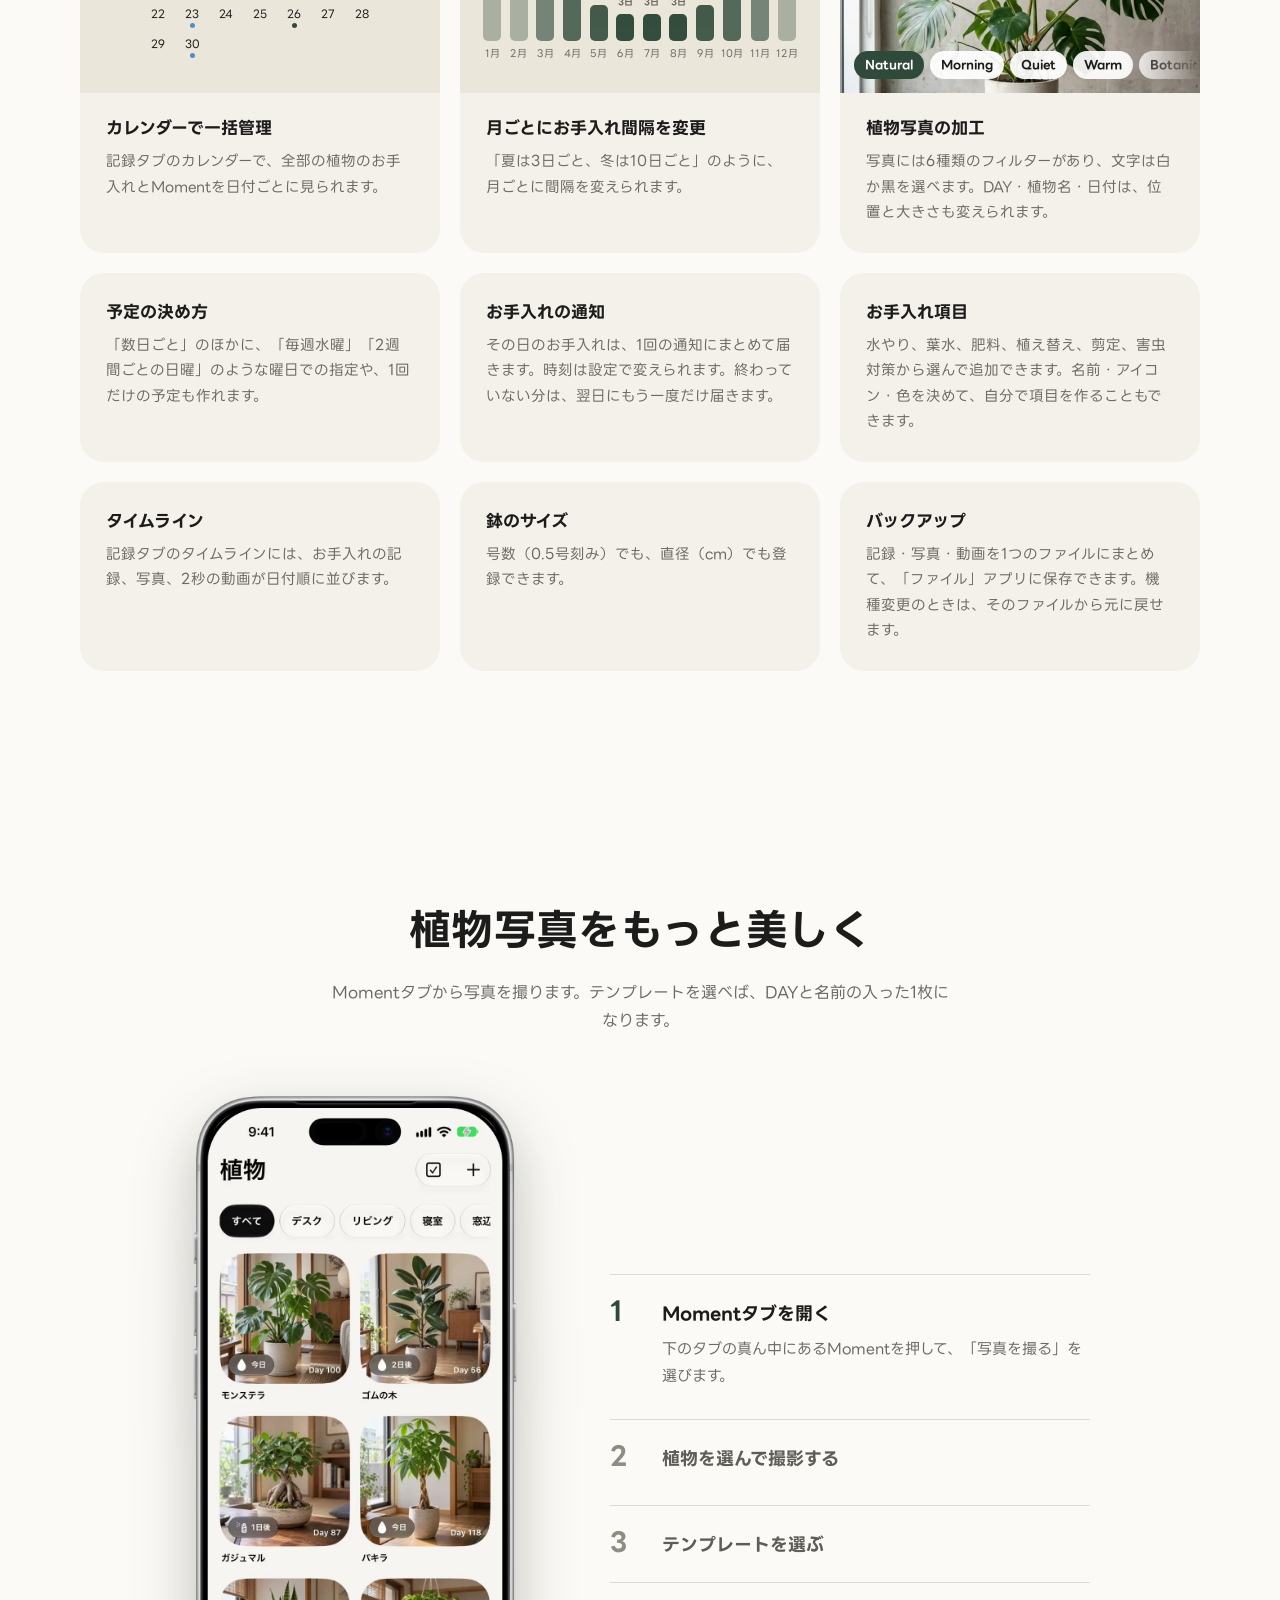
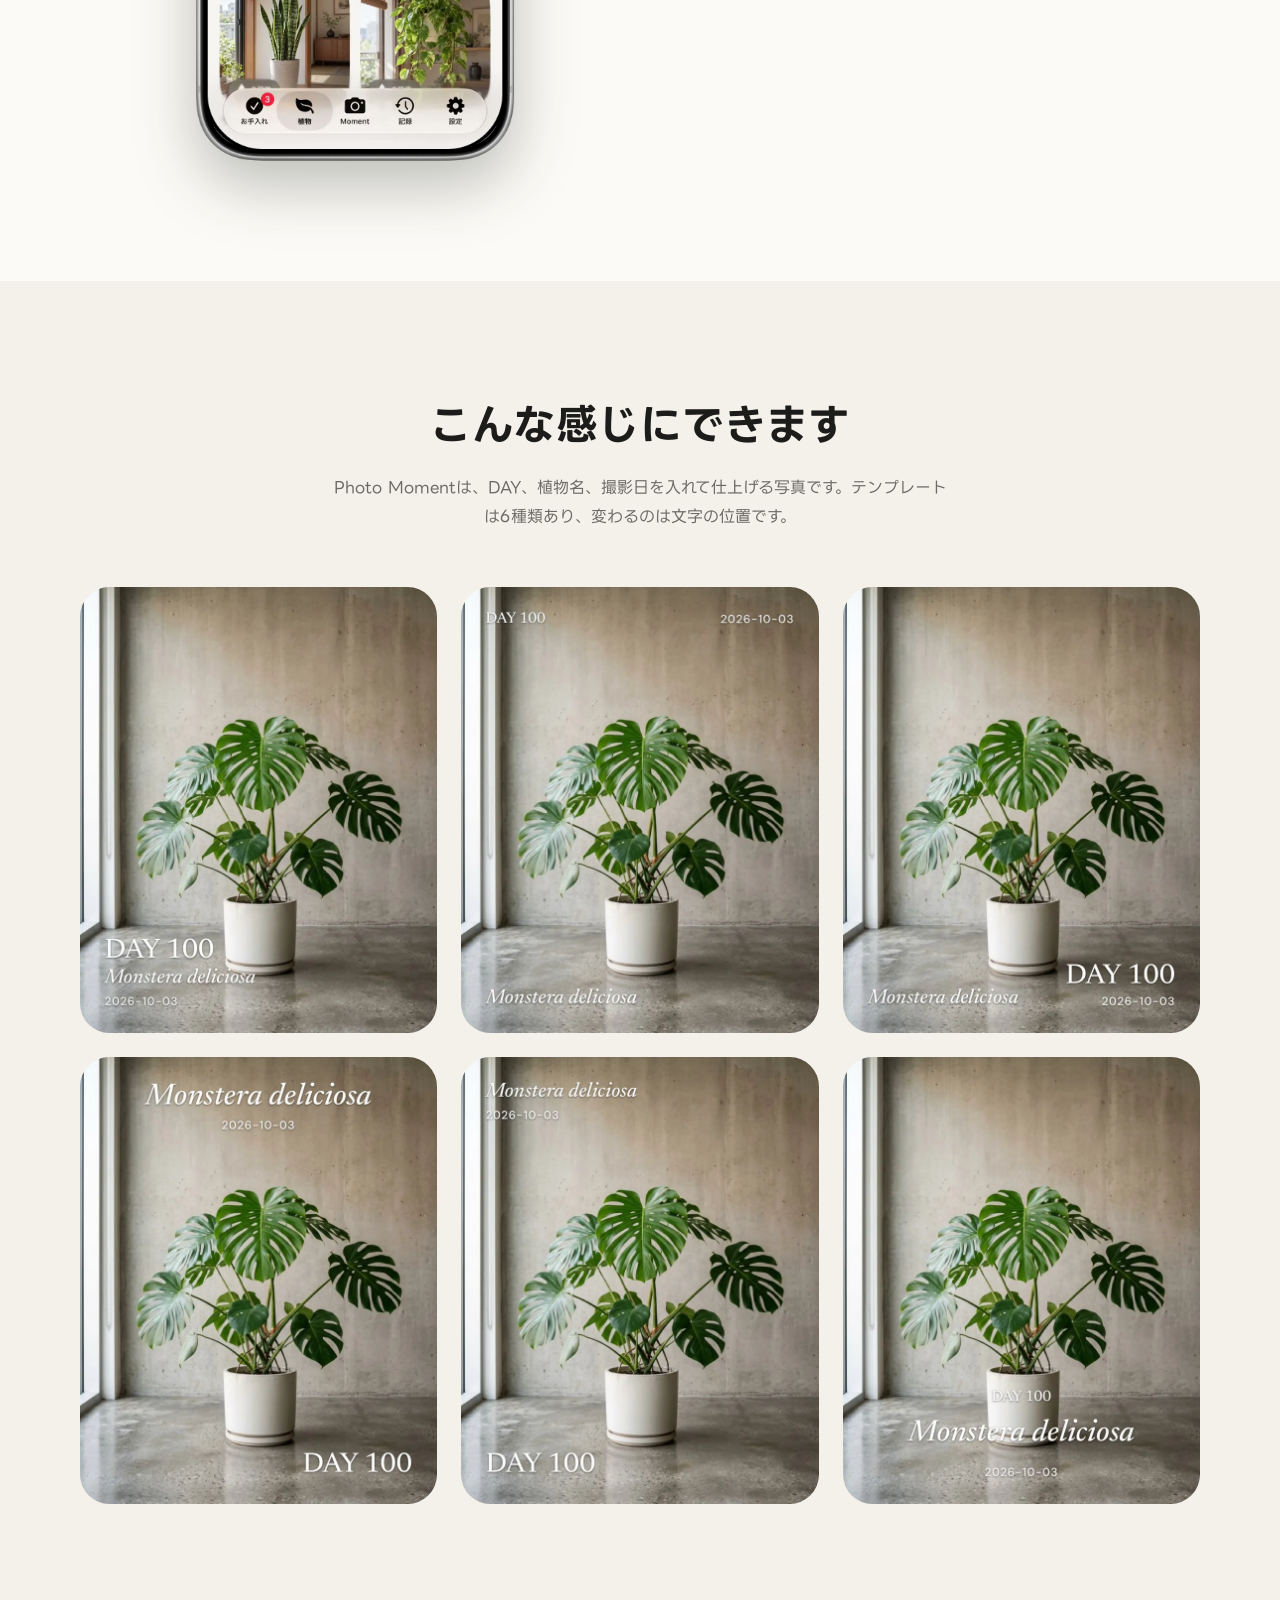
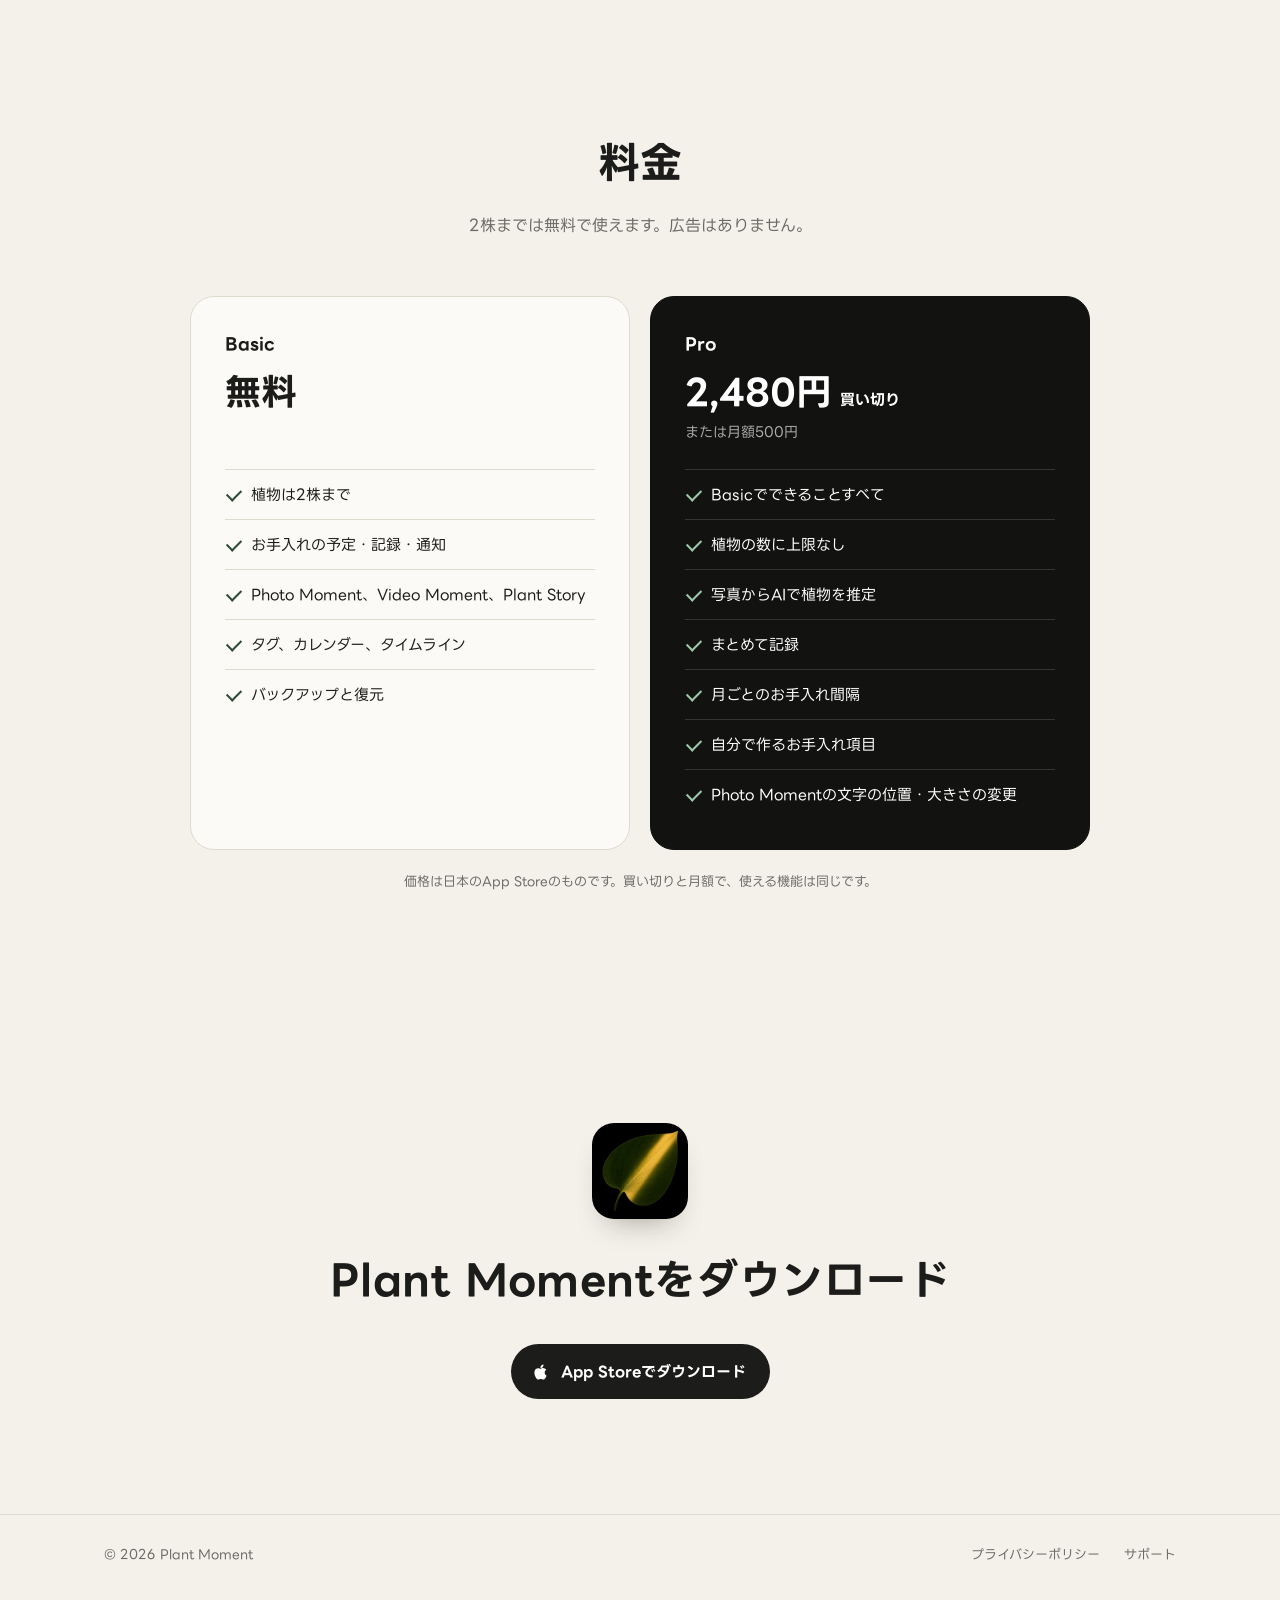
==== commit 7e27fcf7: "見出し上のラベルと末尾の注記を削除 Co-Authored-By: Devin AI <158243242+devin-ai-integration[bot]@users.noreply.github" ====
--- a/index.html
+++ b/index.html
@@ -35,7 +35,6 @@
 
   <section class="hero">
     <div class="hero-text">
-      <p class="eyebrow">iPhoneアプリ</p>
       <h1>植物のお手入れと<br>成長を記録するアプリ</h1>
       <p class="lead">観葉植物を育てている人向けです。水やりなどの予定を通知で知らせます。写真と2秒の動画を撮りためると、育っていく様子を1本の動画で見返せます。</p>
       <div class="hero-actions">
@@ -94,7 +93,6 @@
   <section class="story" id="story">
     <div class="story-grid">
       <div class="story-text">
-        <p class="eyebrow">Video Moment / Plant Story</p>
         <h2>2秒の動画と<br>Plant Story</h2>
         <p>Video Momentは、2秒で自動的に止まる短い動画です。同じ植物の動画が2本以上たまったら、撮った順につないでPlant Storyにできます。写真にも動画にも、迎えた日から何日目かを表すDAYが入ります。</p>
       </div>
@@ -114,7 +112,6 @@
   <section class="plants" id="plants">
     <div class="care-grid plants-grid">
       <div class="care-text">
-        <p class="eyebrow">植物の管理</p>
         <h2>植物の登録と<br>一覧</h2>
         <p>一覧には植物ごとに、写真、DAY、次のお手入れまでの日数が並びます。</p>
         <ul class="plain">
@@ -138,7 +135,6 @@
         <div class="screen"><img src="assets/shot-detail.webp" alt="モンステラの詳細画面。水やり、葉水、肥料の前回と次回" width="600" height="1305" loading="lazy"></div>
       </div>
       <div class="care-text">
-        <p class="eyebrow">お手入れ</p>
         <h2>お手入れの予定</h2>
         <p>水やり、葉水、肥料などの予定を植物ごとに決めておけます。</p>
         <ul class="plain">
@@ -223,7 +219,6 @@
 
   <section class="photo" id="photo">
     <div class="section-head">
-      <p class="eyebrow">Photo Moment</p>
       <h2>こんな感じにできます</h2>
       <p>Photo Momentは、DAY、植物名、撮影日を入れて仕上げる写真です。テンプレートは6種類あり、変わるのは文字の位置です。</p>
     </div>
@@ -276,7 +271,6 @@
   <section class="cta">
     <img class="cta-icon" src="assets/app-icon.png" alt="" width="96" height="96" loading="lazy">
     <h2>Plant Momentをダウンロード</h2>
-    <p>iPhone用。2株までは無料で使えます。</p>
     <a class="store-btn" href="https://apps.apple.com/app/apple-store/id6813776052?pt=118999846&amp;ct=fromLP&amp;mt=8" target="_blank" rel="noopener">
       <svg viewBox="0 0 24 24" aria-hidden="true"><path d="M16.37 12.62c-.02-2.3 1.88-3.4 1.96-3.46-1.07-1.56-2.73-1.78-3.32-1.8-1.41-.14-2.76.83-3.47.83-.72 0-1.82-.81-2.99-.79-1.54.02-2.96.9-3.75 2.27-1.6 2.78-.41 6.89 1.15 9.14.76 1.1 1.67 2.34 2.86 2.3 1.15-.05 1.58-.74 2.97-.74 1.38 0 1.77.74 2.98.72 1.23-.02 2.01-1.12 2.76-2.23.87-1.28 1.23-2.52 1.25-2.58-.03-.01-2.39-.92-2.4-3.66zM14.1 5.86c.63-.77 1.06-1.83.94-2.89-.91.04-2.01.61-2.66 1.37-.58.67-1.09 1.76-.96 2.8 1.02.08 2.05-.51 2.68-1.28z"/></svg>
       <span>App Storeでダウンロード</span>
--- a/styles.css
+++ b/styles.css
@@ -21,10 +21,9 @@
 h1, h2 { font-weight: 700; letter-spacing: .01em; line-height: 1.35; margin: 0; }
 h2 { font-size: clamp(28px, 3.6vw, 42px); }
 p { margin: 0; }
-.eyebrow { font-size: 14px; font-weight: 700; color: var(--green); margin-bottom: 14px; letter-spacing: .04em; }
 section { padding: clamp(72px, 9vw, 120px) 24px; }
 .section-head { max-width: 620px; margin: 0 auto 56px; text-align: center; }
-.section-head p:not(.eyebrow) { color: var(--muted); margin-top: 20px; }
+.section-head p { color: var(--muted); margin-top: 20px; }
 
 /* nav */
 .nav { position: fixed; inset: 0 0 auto; z-index: 10; transition: background .3s, border-color .3s; border-bottom: 1px solid transparent; }
@@ -106,9 +105,8 @@
 
 /* story */
 .story { background: var(--dark); color: #f1efe8; }
-.story .eyebrow { color: #a9c3a5; }
 .story-grid { max-width: 900px; margin: 0 auto; display: grid; grid-template-columns: 1fr minmax(0, 330px); gap: clamp(40px, 7vw, 96px); align-items: center; }
-.story-text > p:not(.eyebrow) { color: #b9b7af; margin-top: 24px; }
+.story-text > p { color: #b9b7af; margin-top: 24px; }
 .story .screen { filter: none; }
 .days { list-style: none; padding: 0; margin: clamp(80px, 10vw, 120px) auto 0; max-width: var(--wrap); display: grid; grid-template-columns: repeat(5, 1fr); gap: 12px; }
 .days li { position: relative; }
@@ -119,7 +117,7 @@
 .care-grid { max-width: 1000px; margin: 0 auto; display: grid; grid-template-columns: minmax(0, 520px) 1fr; gap: clamp(40px, 7vw, 96px); align-items: center; }
 .care-shots { display: grid; grid-template-columns: 1fr 1fr; gap: 20px; }
 .care-shots .screen:last-child { transform: translateY(48px); }
-.care-text > p:not(.eyebrow) { color: var(--muted); margin-top: 24px; }
+.care-text > p { color: var(--muted); margin-top: 24px; }
 .plain { list-style: none; padding: 0; margin: 36px 0 0; }
 .plain li { padding: 18px 0; border-top: 1px solid var(--line); color: var(--muted); font-size: 15px; }
 .plain strong { display: block; color: var(--ink); font-size: 16px; margin-bottom: 2px; }
@@ -184,7 +182,7 @@
 /* cta */
 .cta { text-align: center; }
 .cta-icon { margin: 0 auto 32px; border-radius: 22px; box-shadow: 0 16px 30px -16px rgba(30, 32, 25, .4); }
-.cta p { color: var(--muted); margin: 14px 0 36px; }
+.cta h2 { margin-bottom: 36px; }
 
 .footer { border-top: 1px solid var(--line); font-size: 13px; color: var(--muted); }
 .footer-inner { max-width: var(--wrap); margin: 0 auto; padding: 28px 24px 40px; display: flex; justify-content: space-between; gap: 16px; flex-wrap: wrap; }
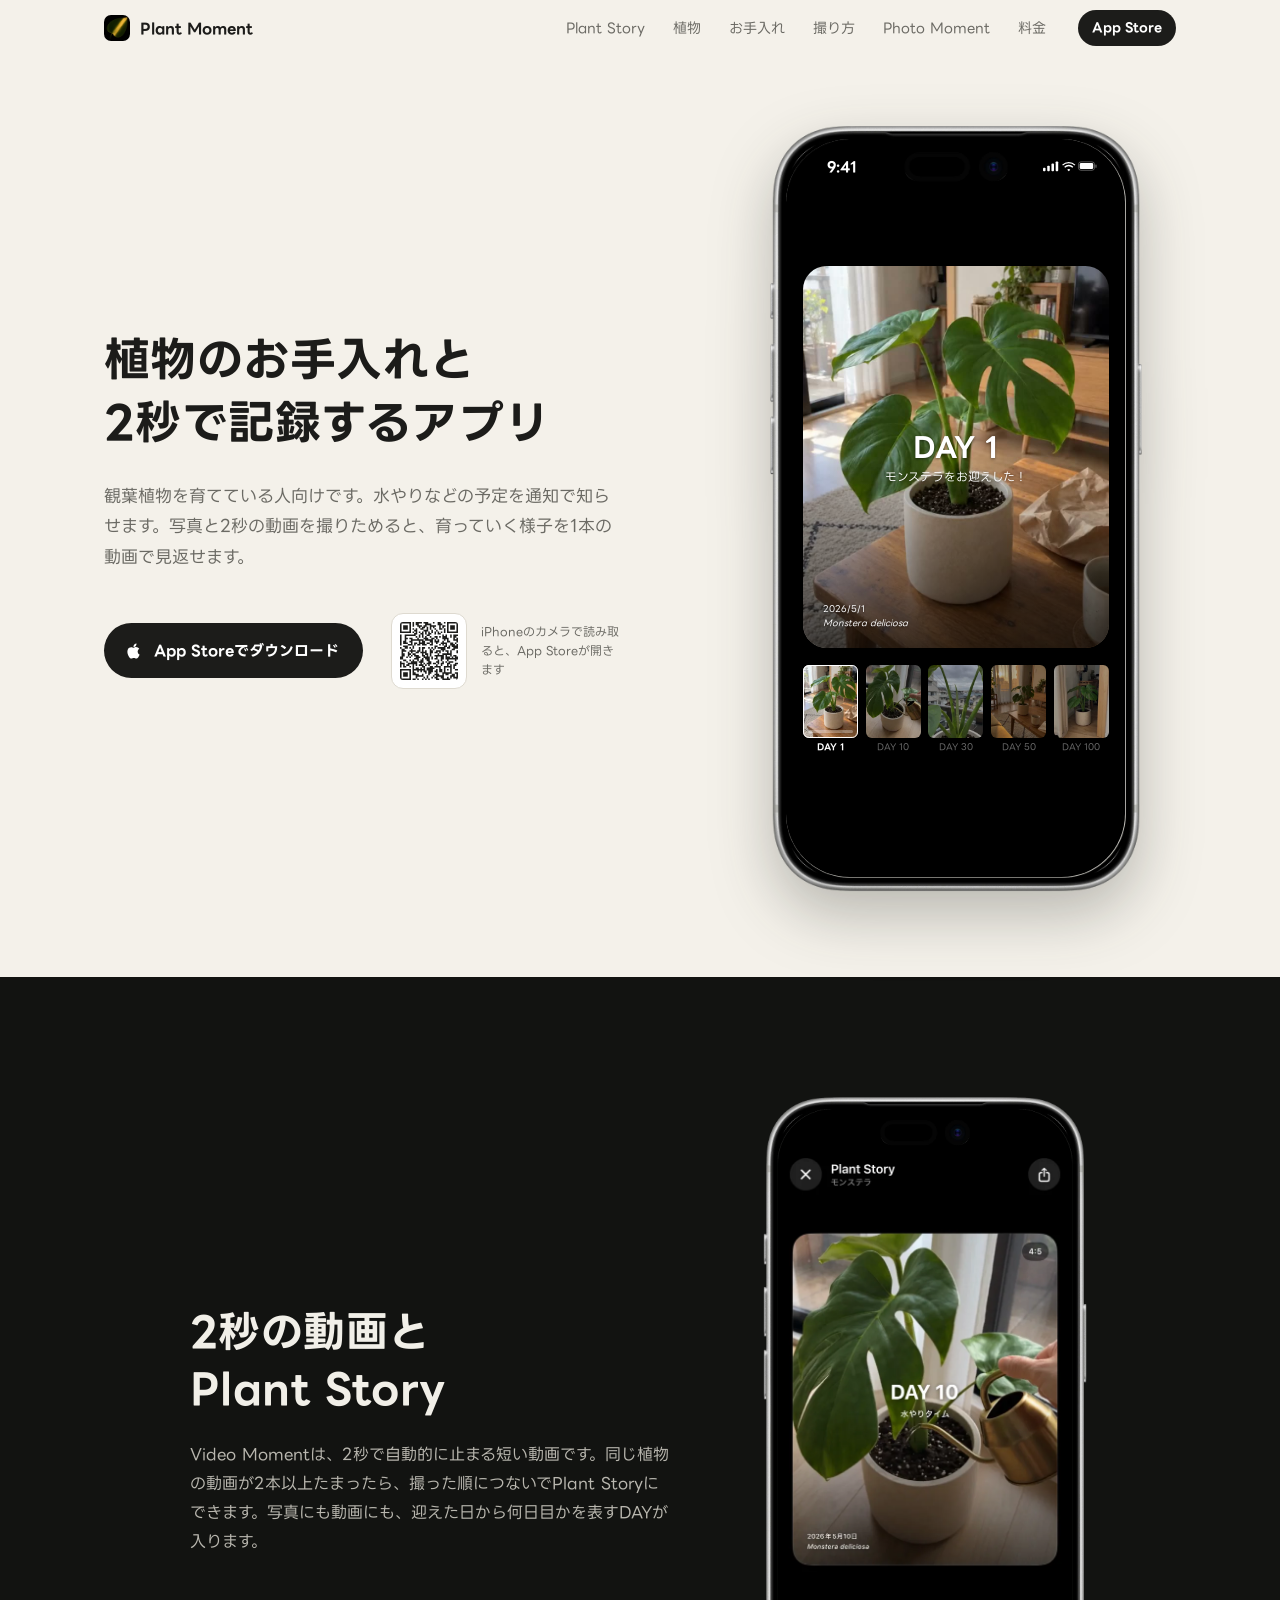
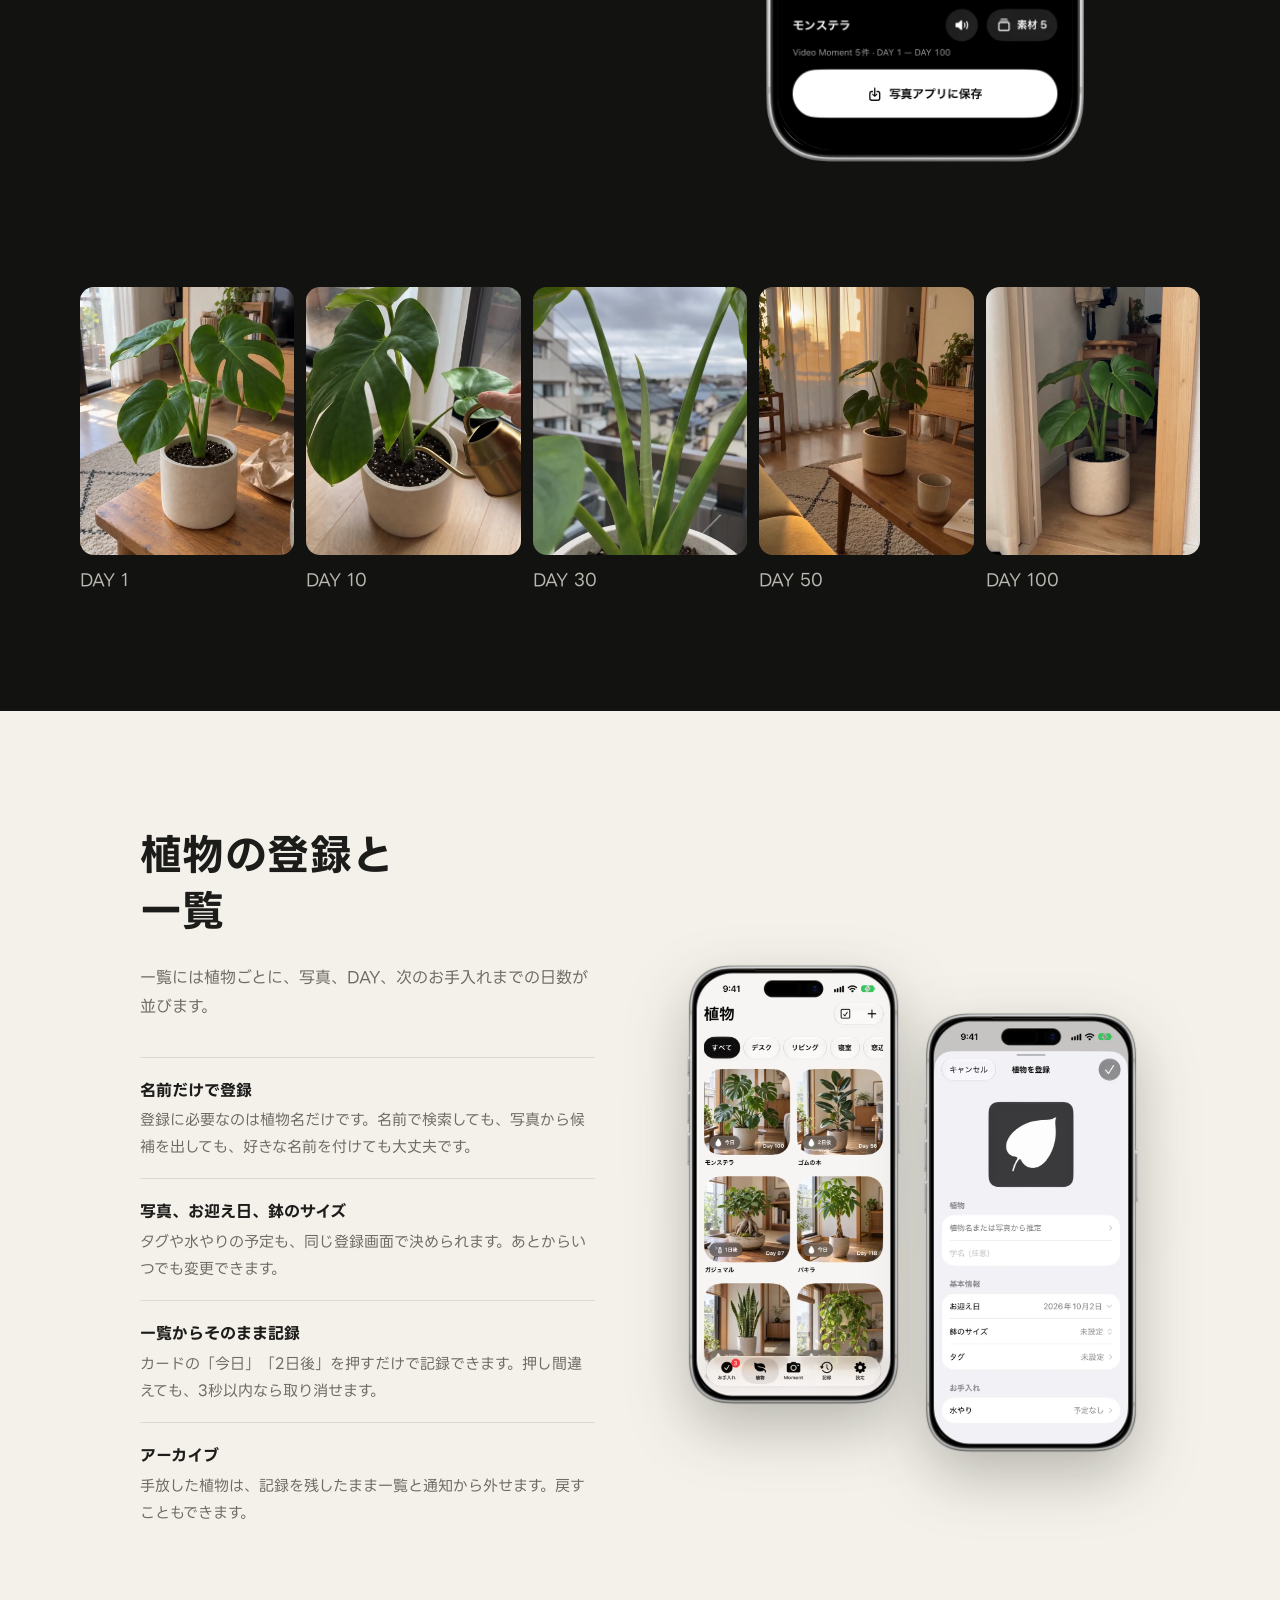
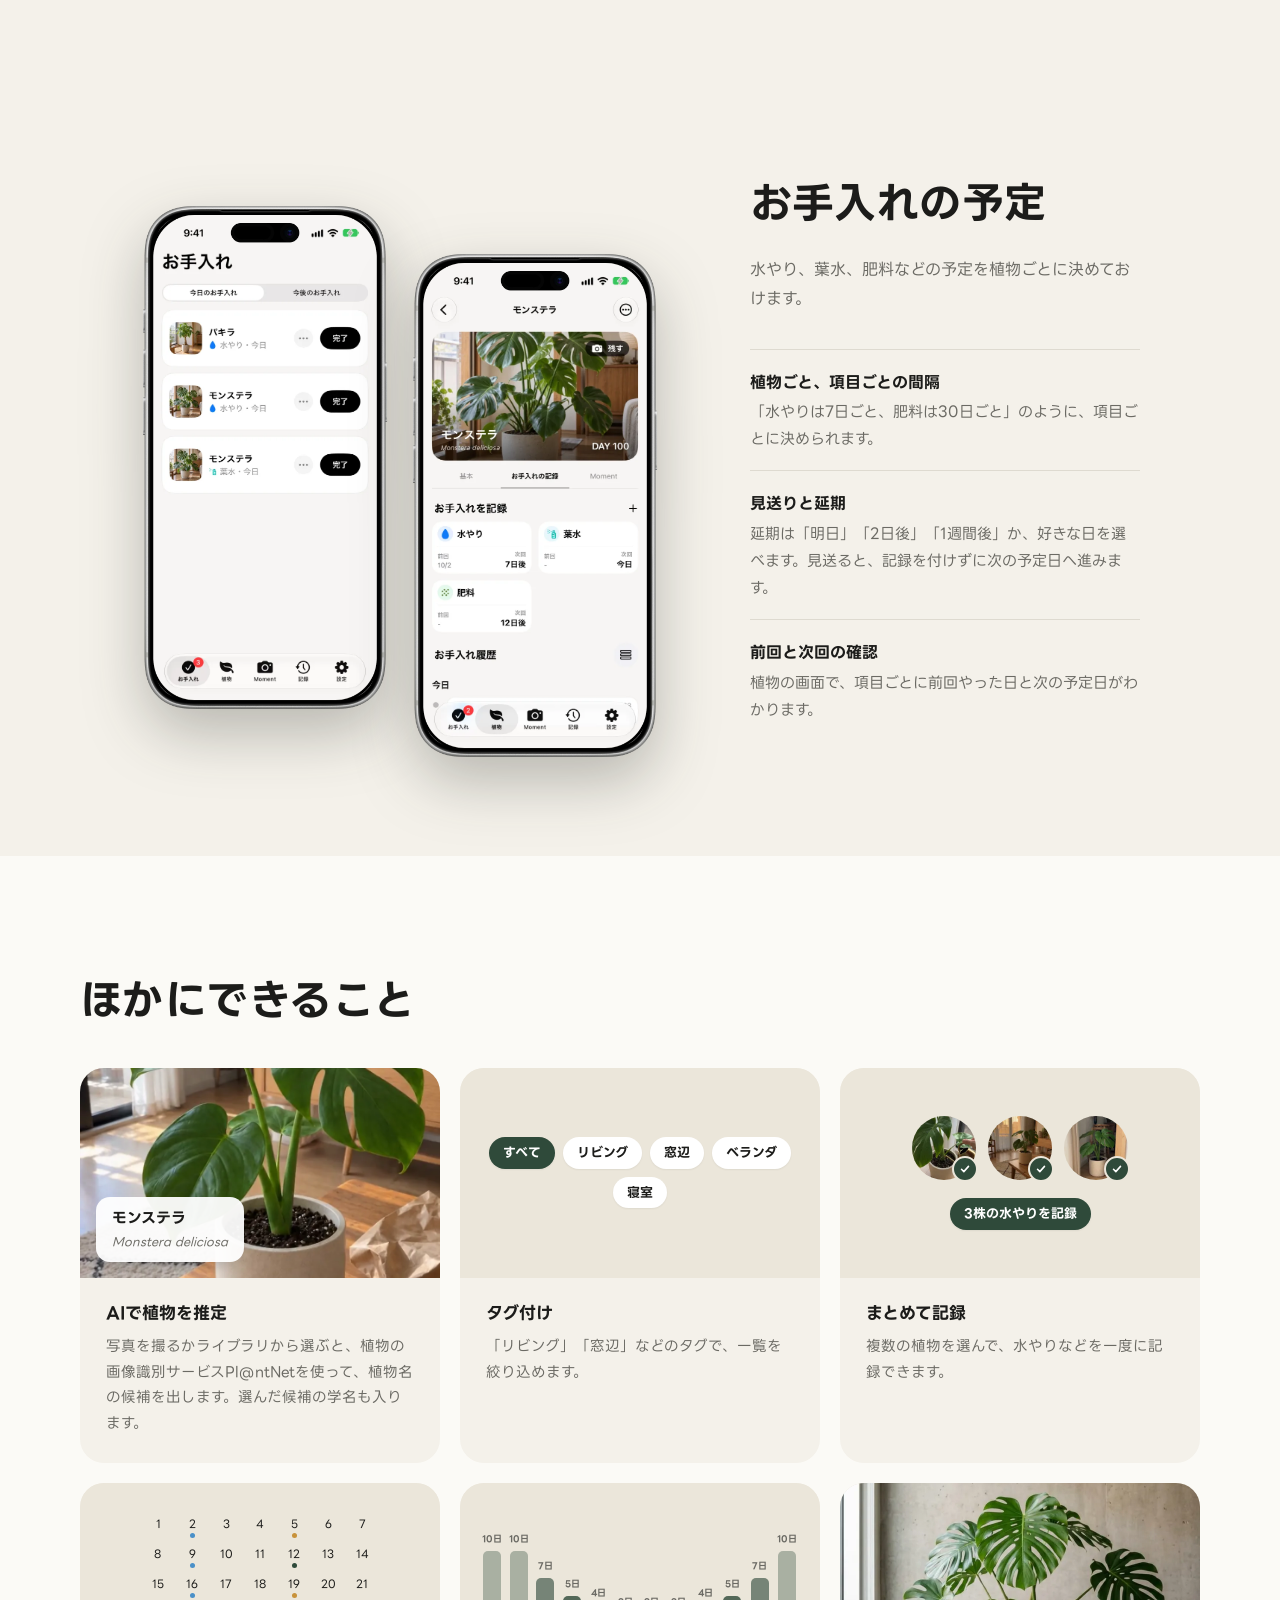
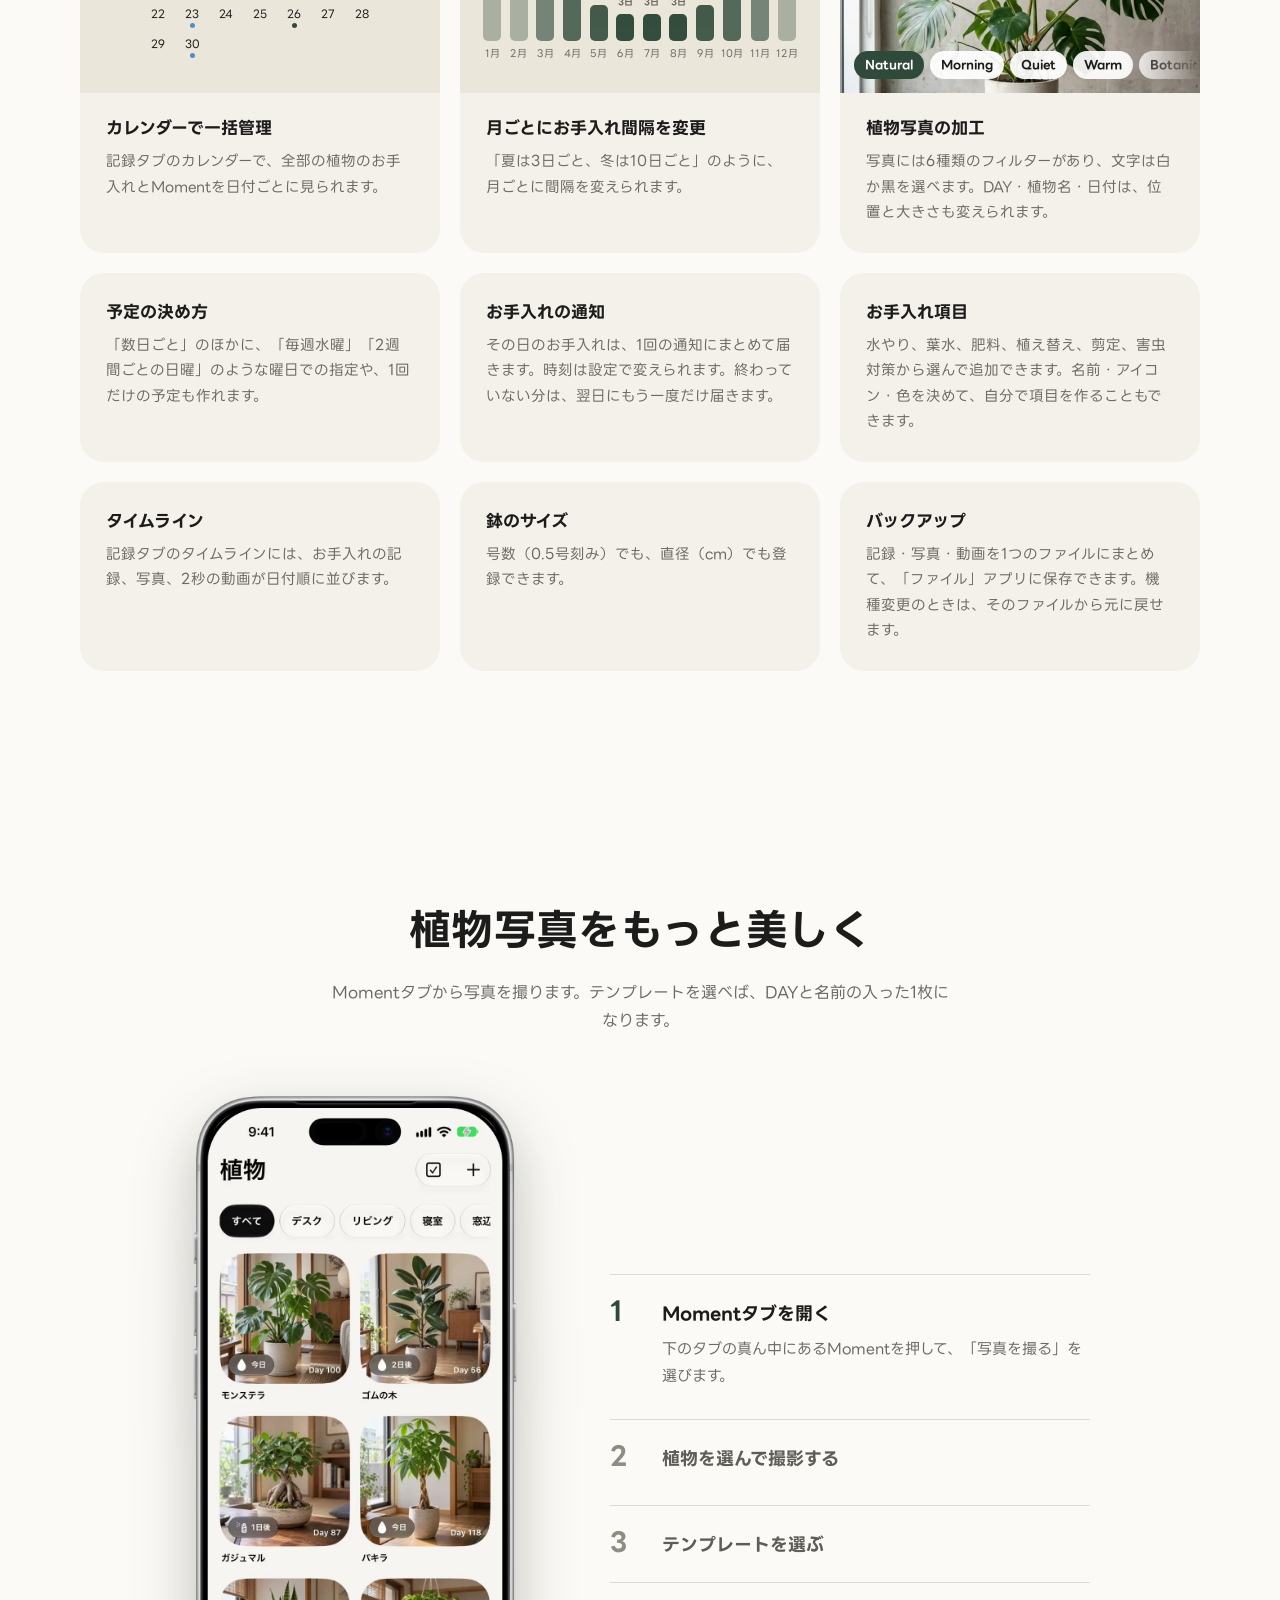
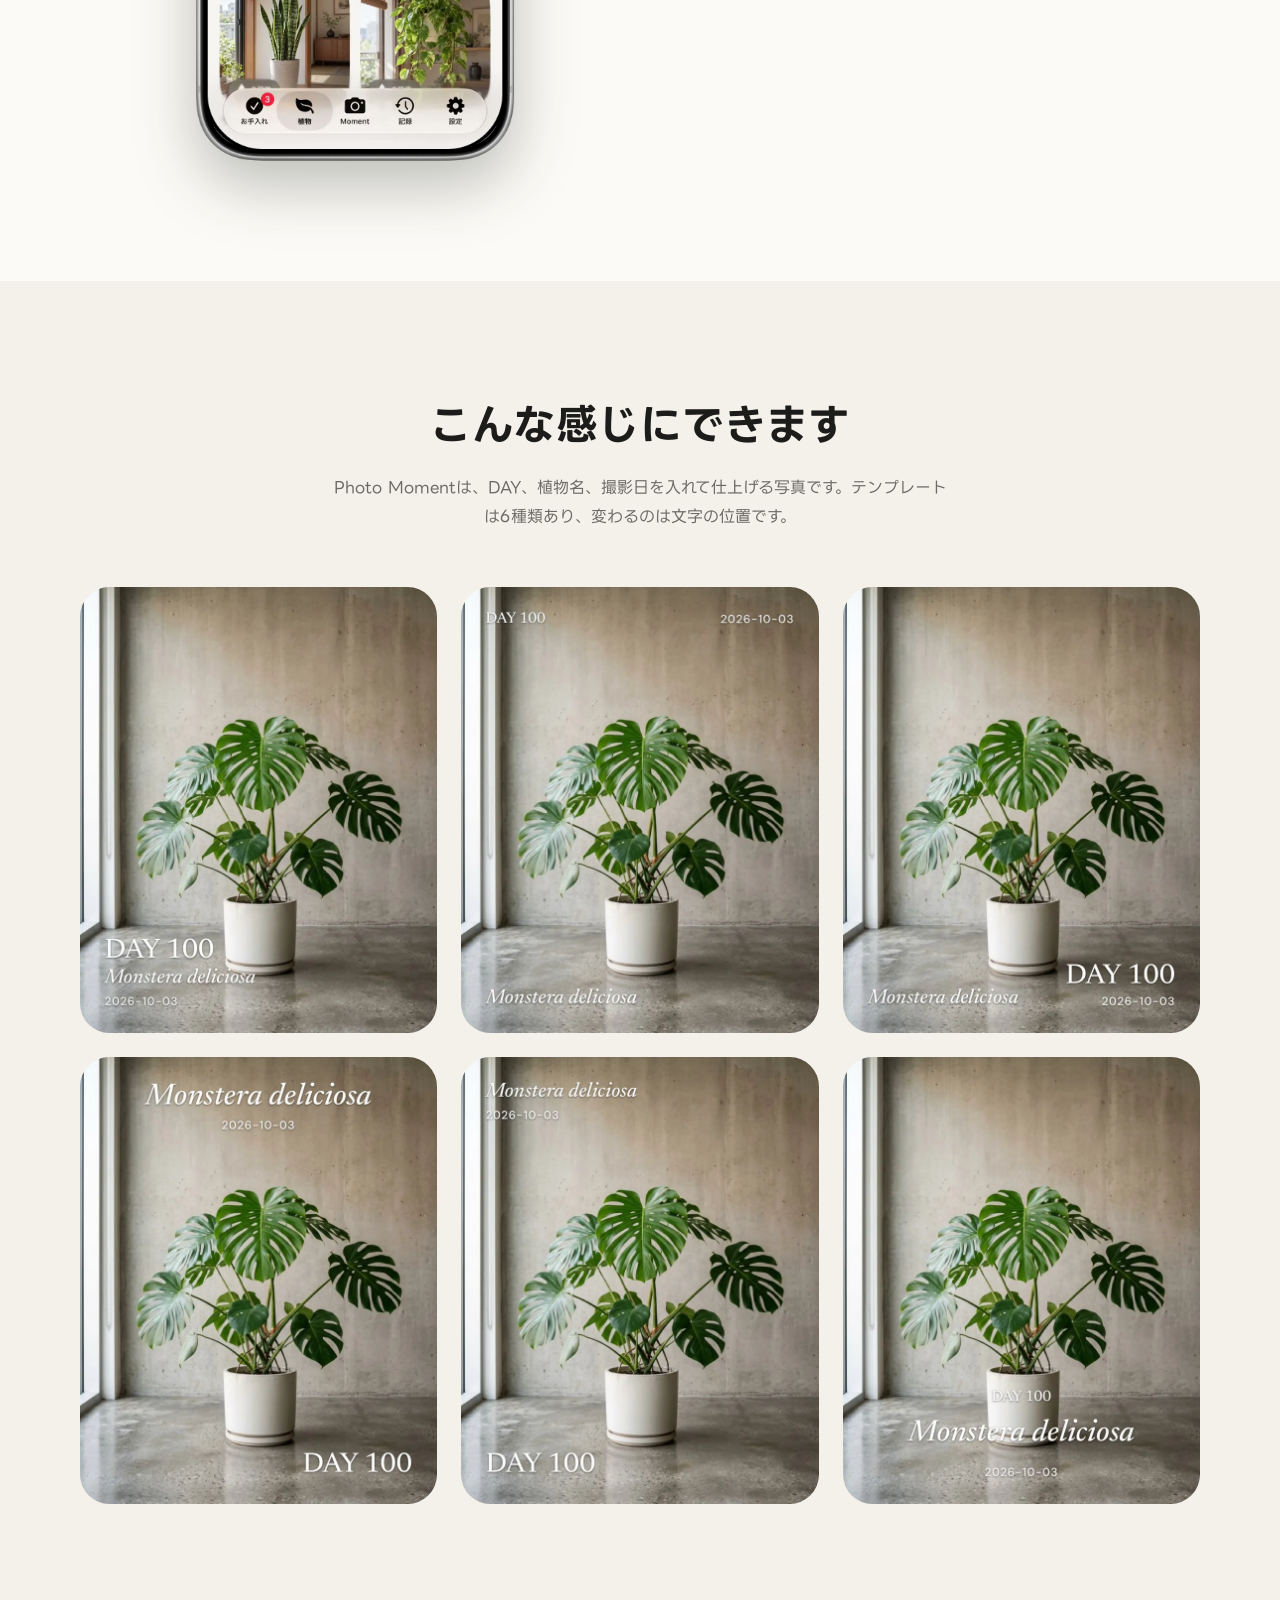
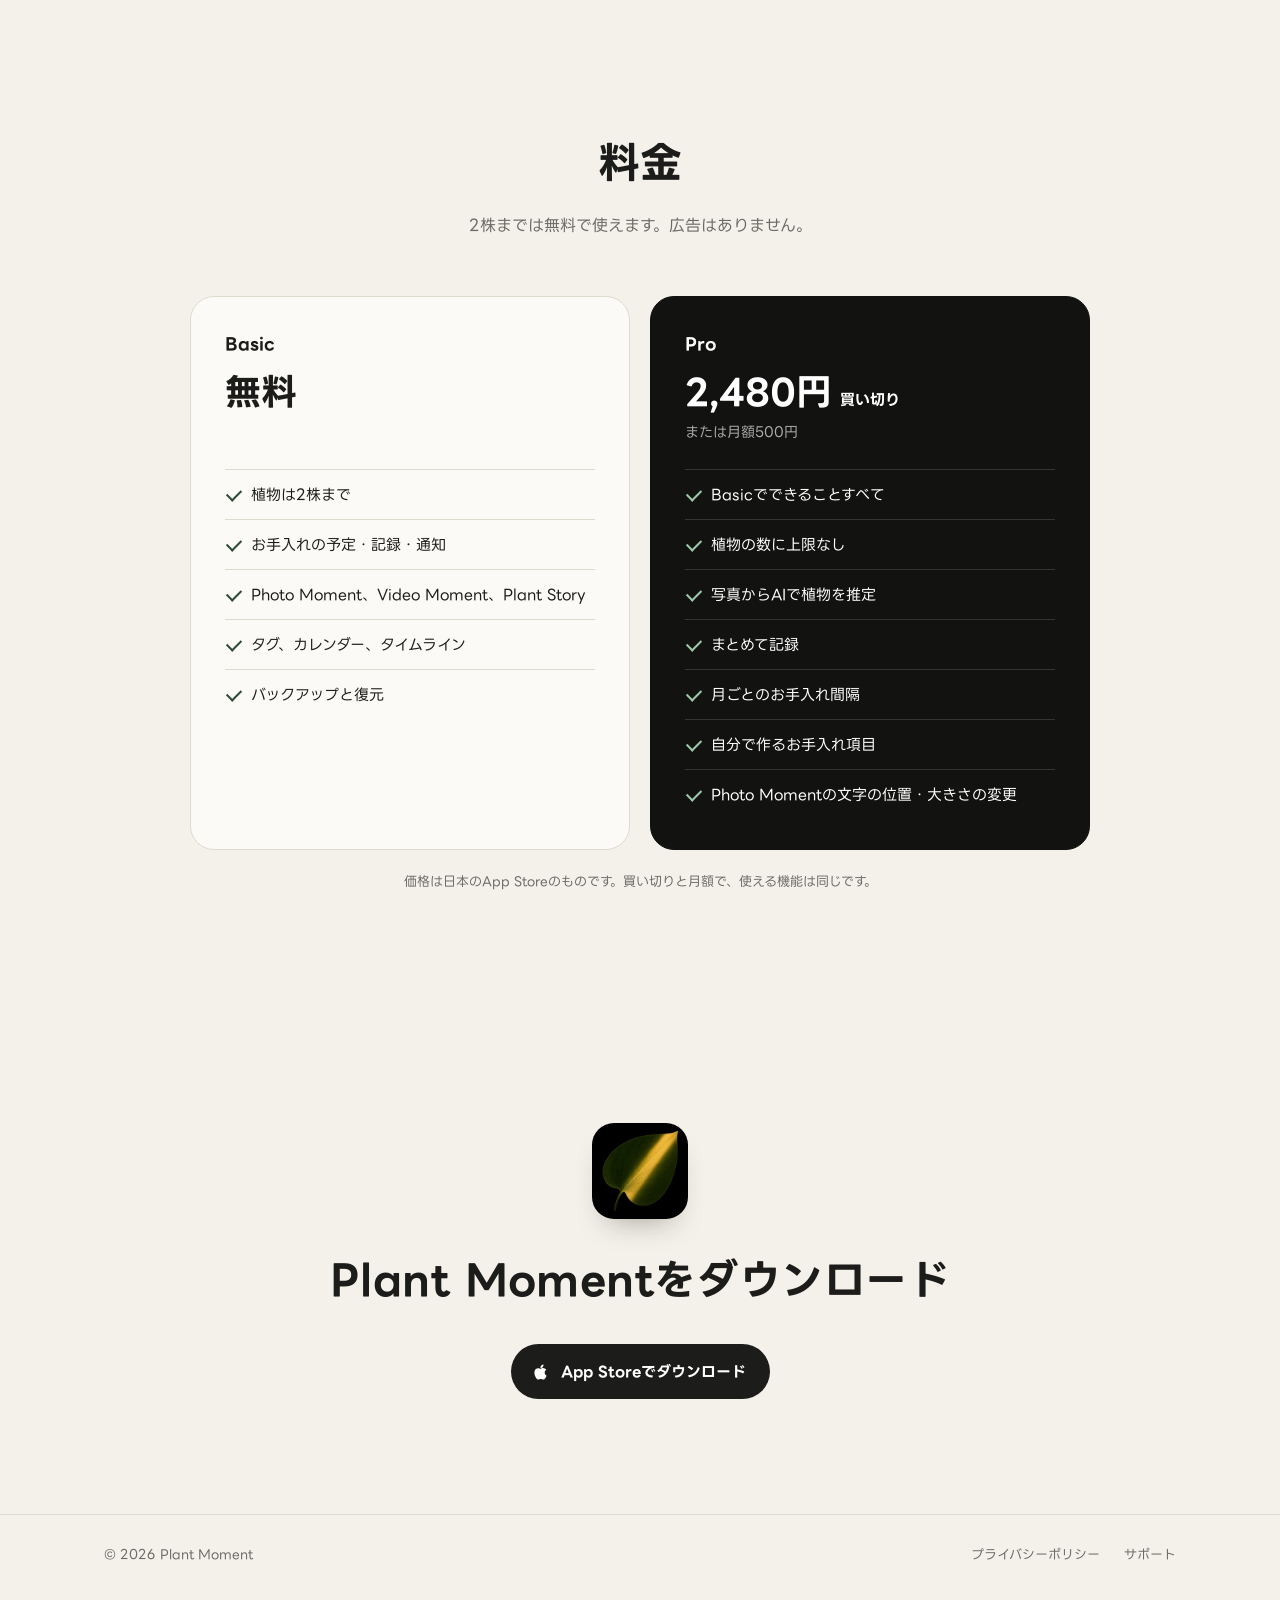
==== commit 01c0aac2: "ファーストビューの見出しを「植物のお手入れと2秒で記録するアプリ」に変更 Co-Authored-By: Devin AI <158243242+devin-ai-integration[bot]@u" ====
--- a/index.html
+++ b/index.html
@@ -35,7 +35,7 @@
 
   <section class="hero">
     <div class="hero-text">
-      <h1>植物のお手入れと<br>成長を記録するアプリ</h1>
+      <h1>植物のお手入れと<br>2秒で記録するアプリ</h1>
       <p class="lead">観葉植物を育てている人向けです。水やりなどの予定を通知で知らせます。写真と2秒の動画を撮りためると、育っていく様子を1本の動画で見返せます。</p>
       <div class="hero-actions">
         <a class="store-btn" href="https://apps.apple.com/app/apple-store/id6813776052?pt=118999846&amp;ct=fromLP&amp;mt=8" target="_blank" rel="noopener">
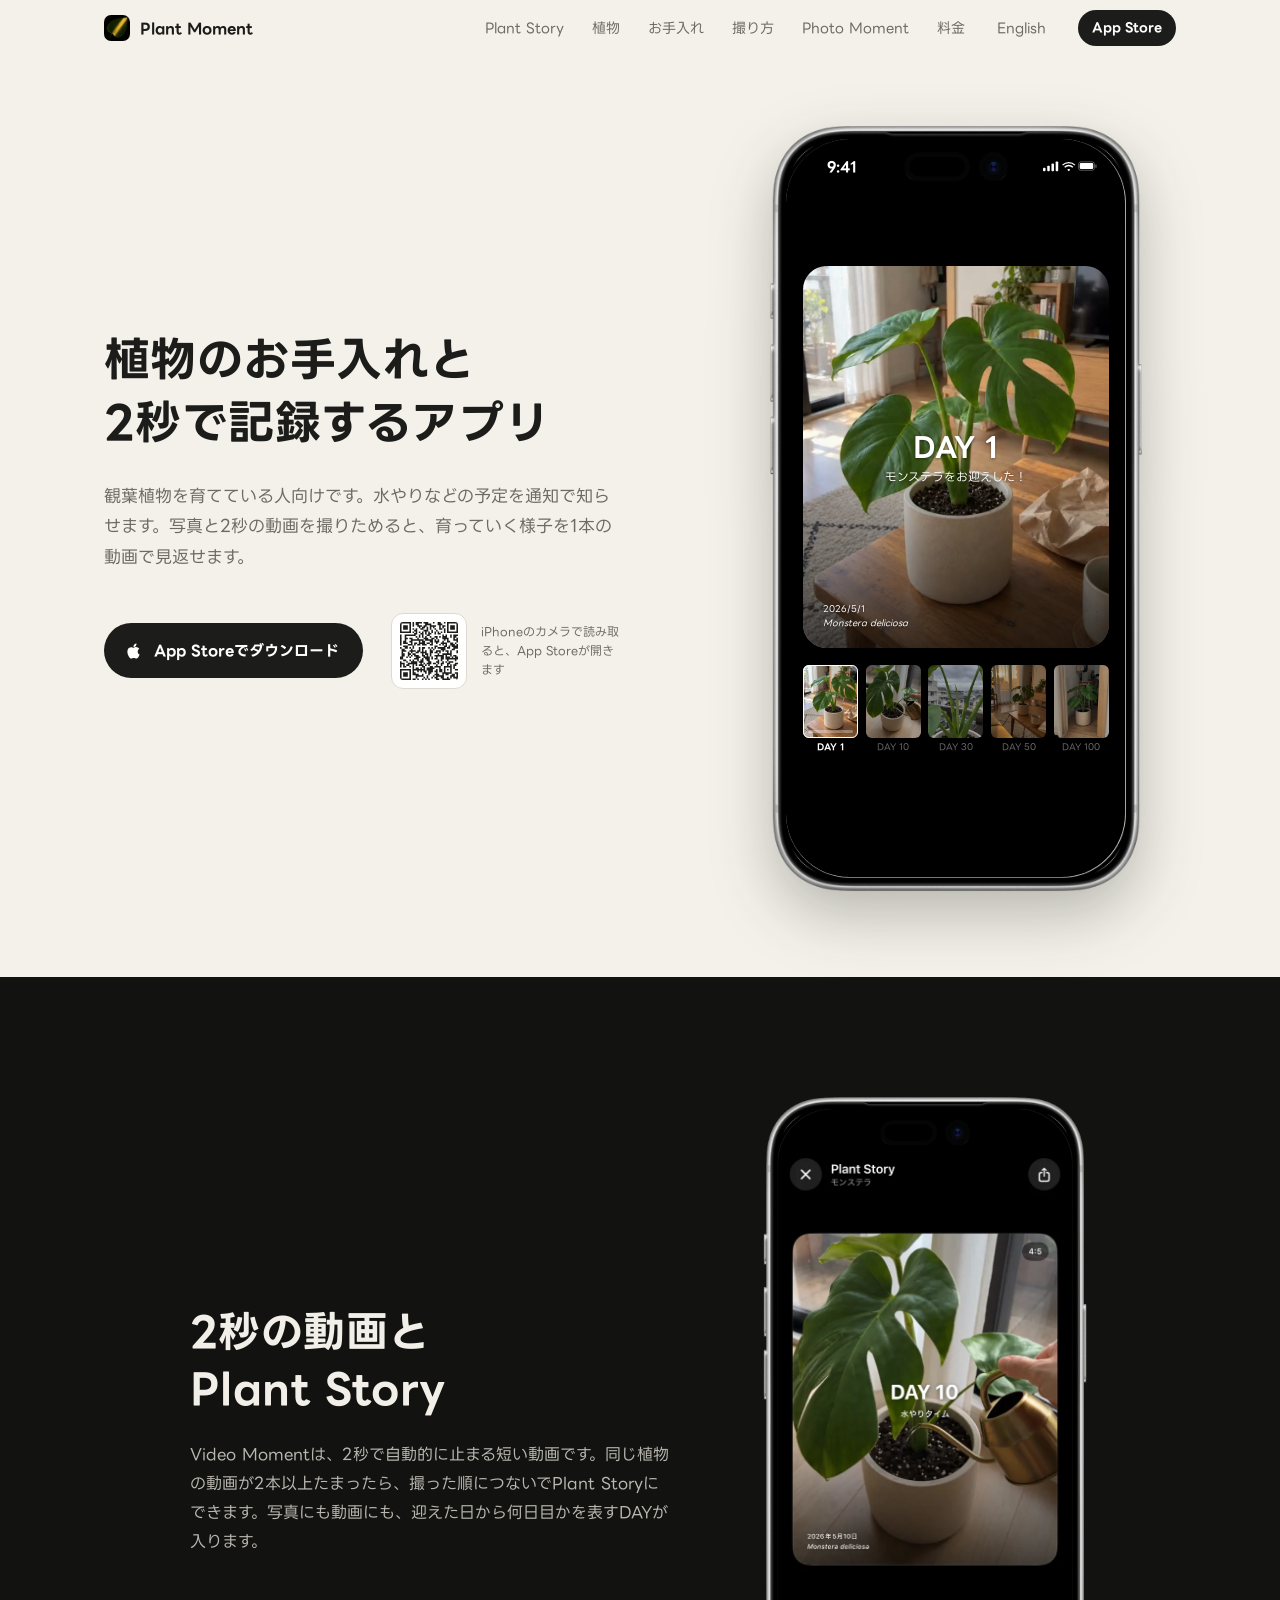
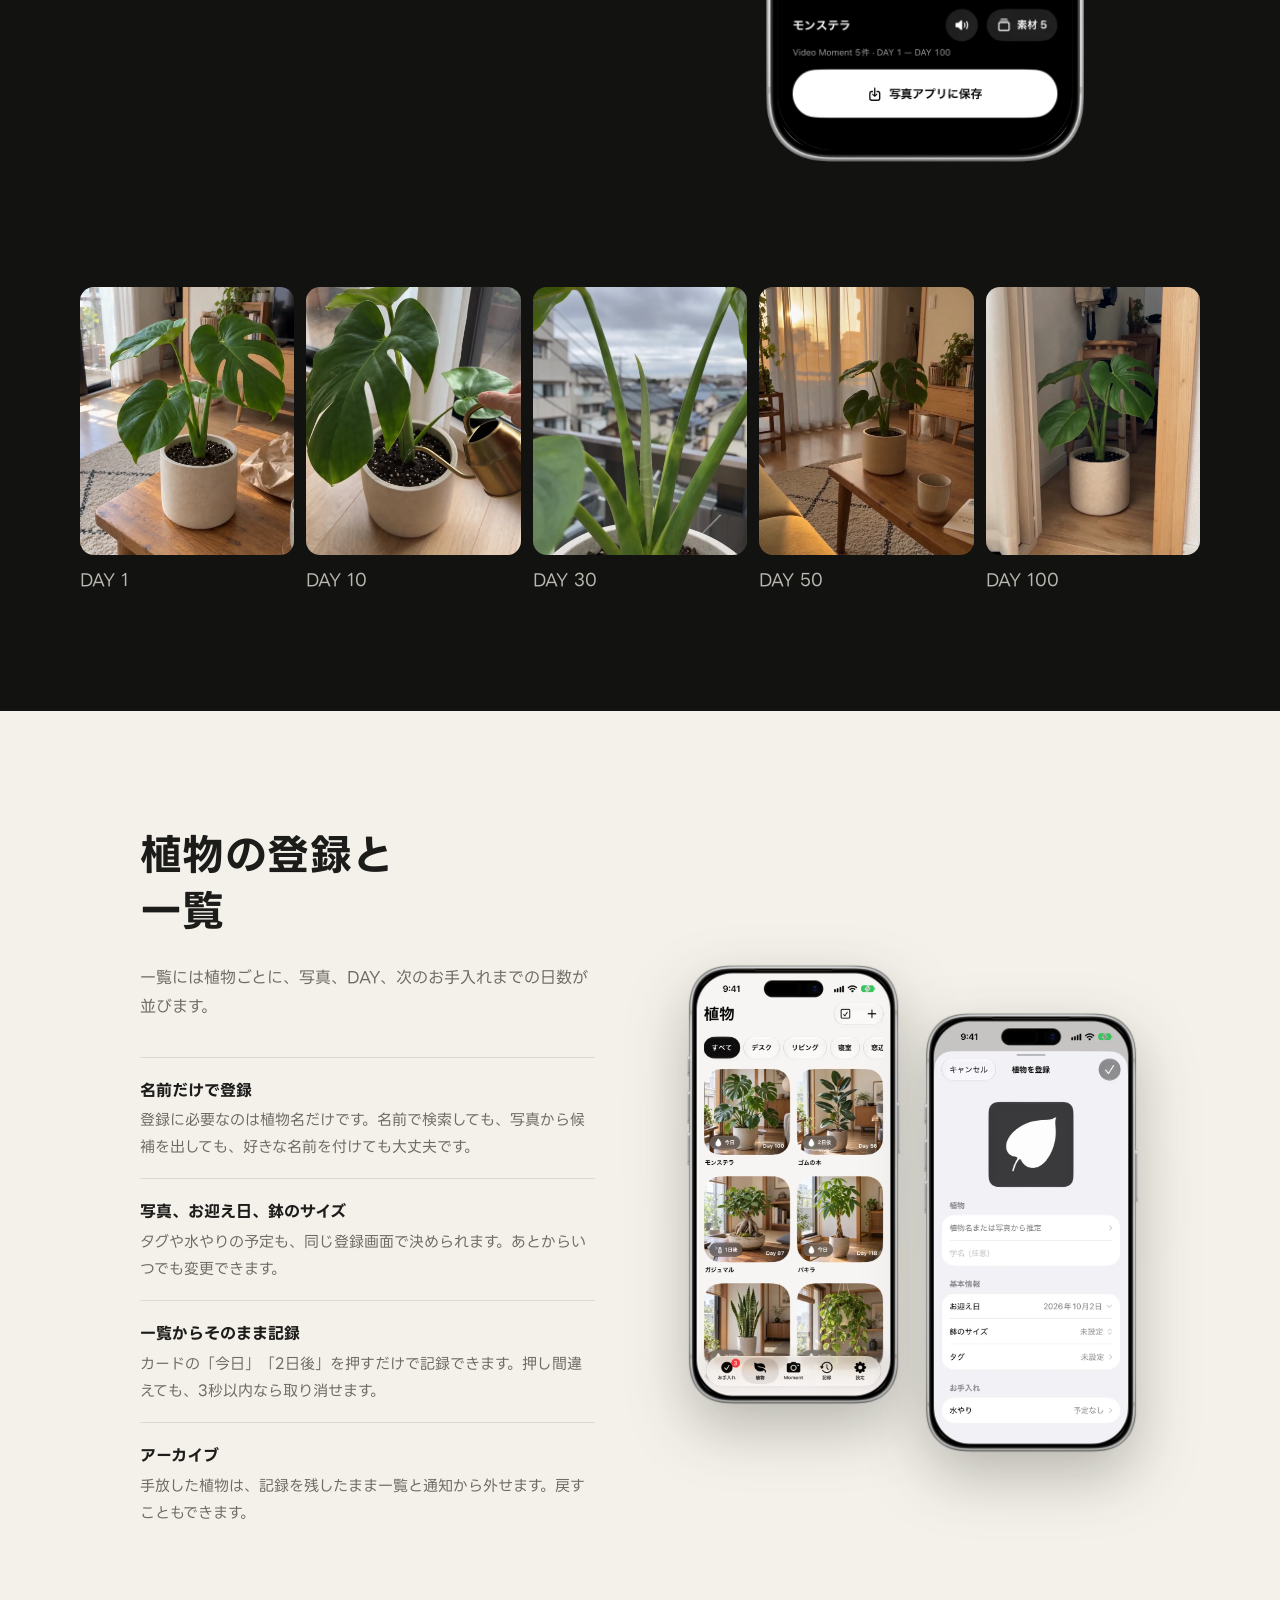
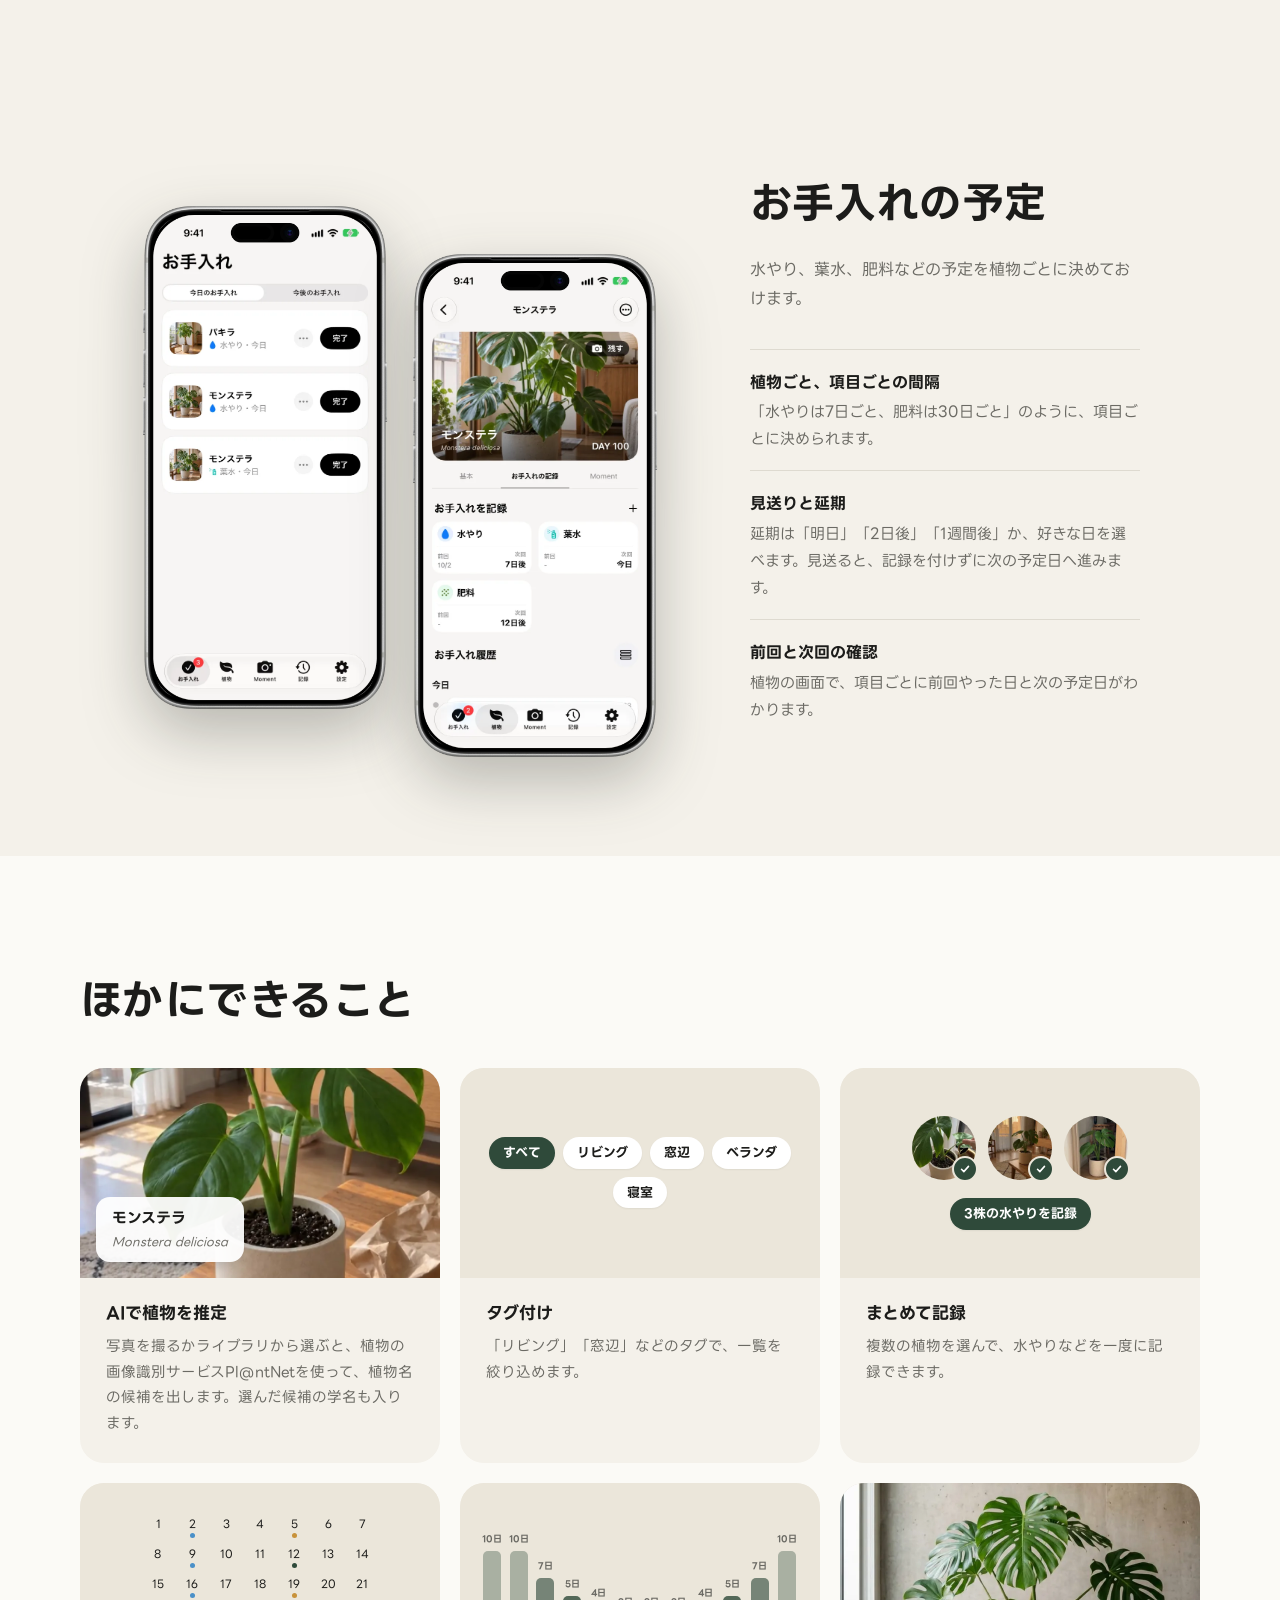
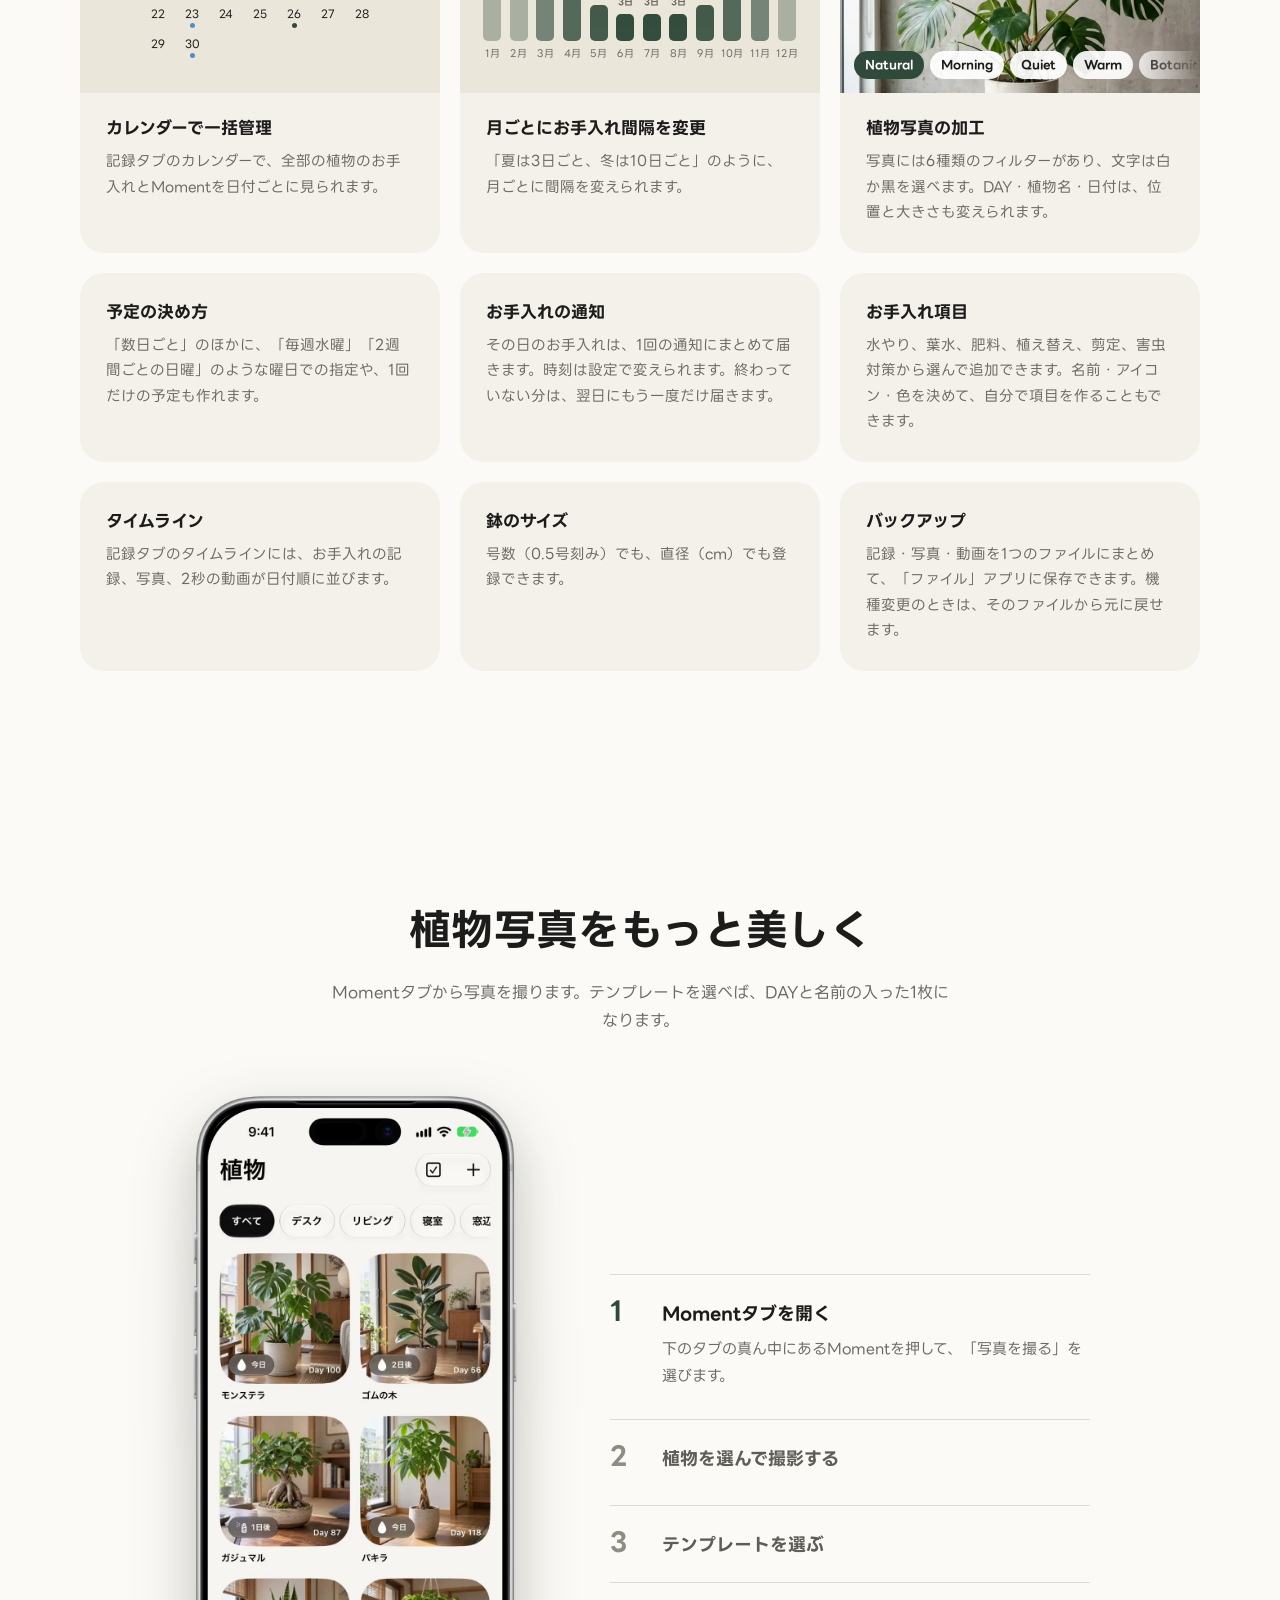
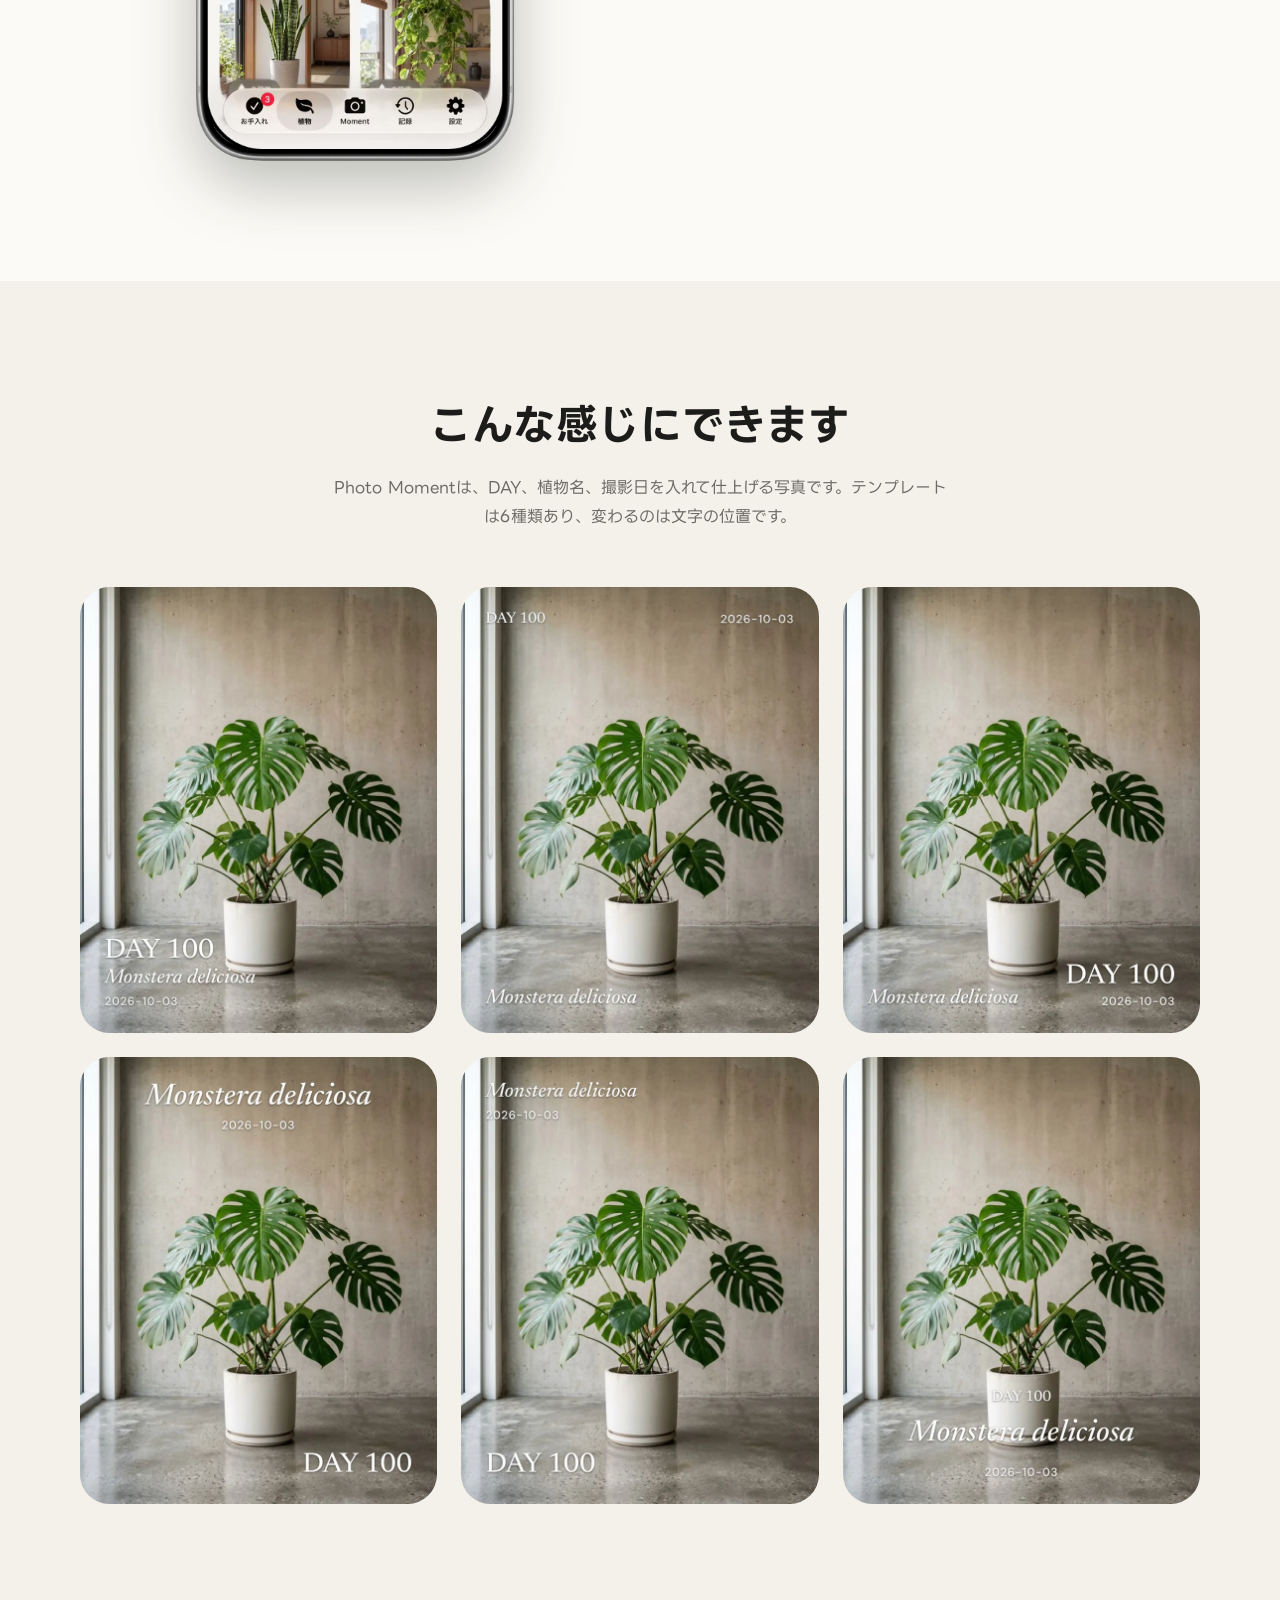
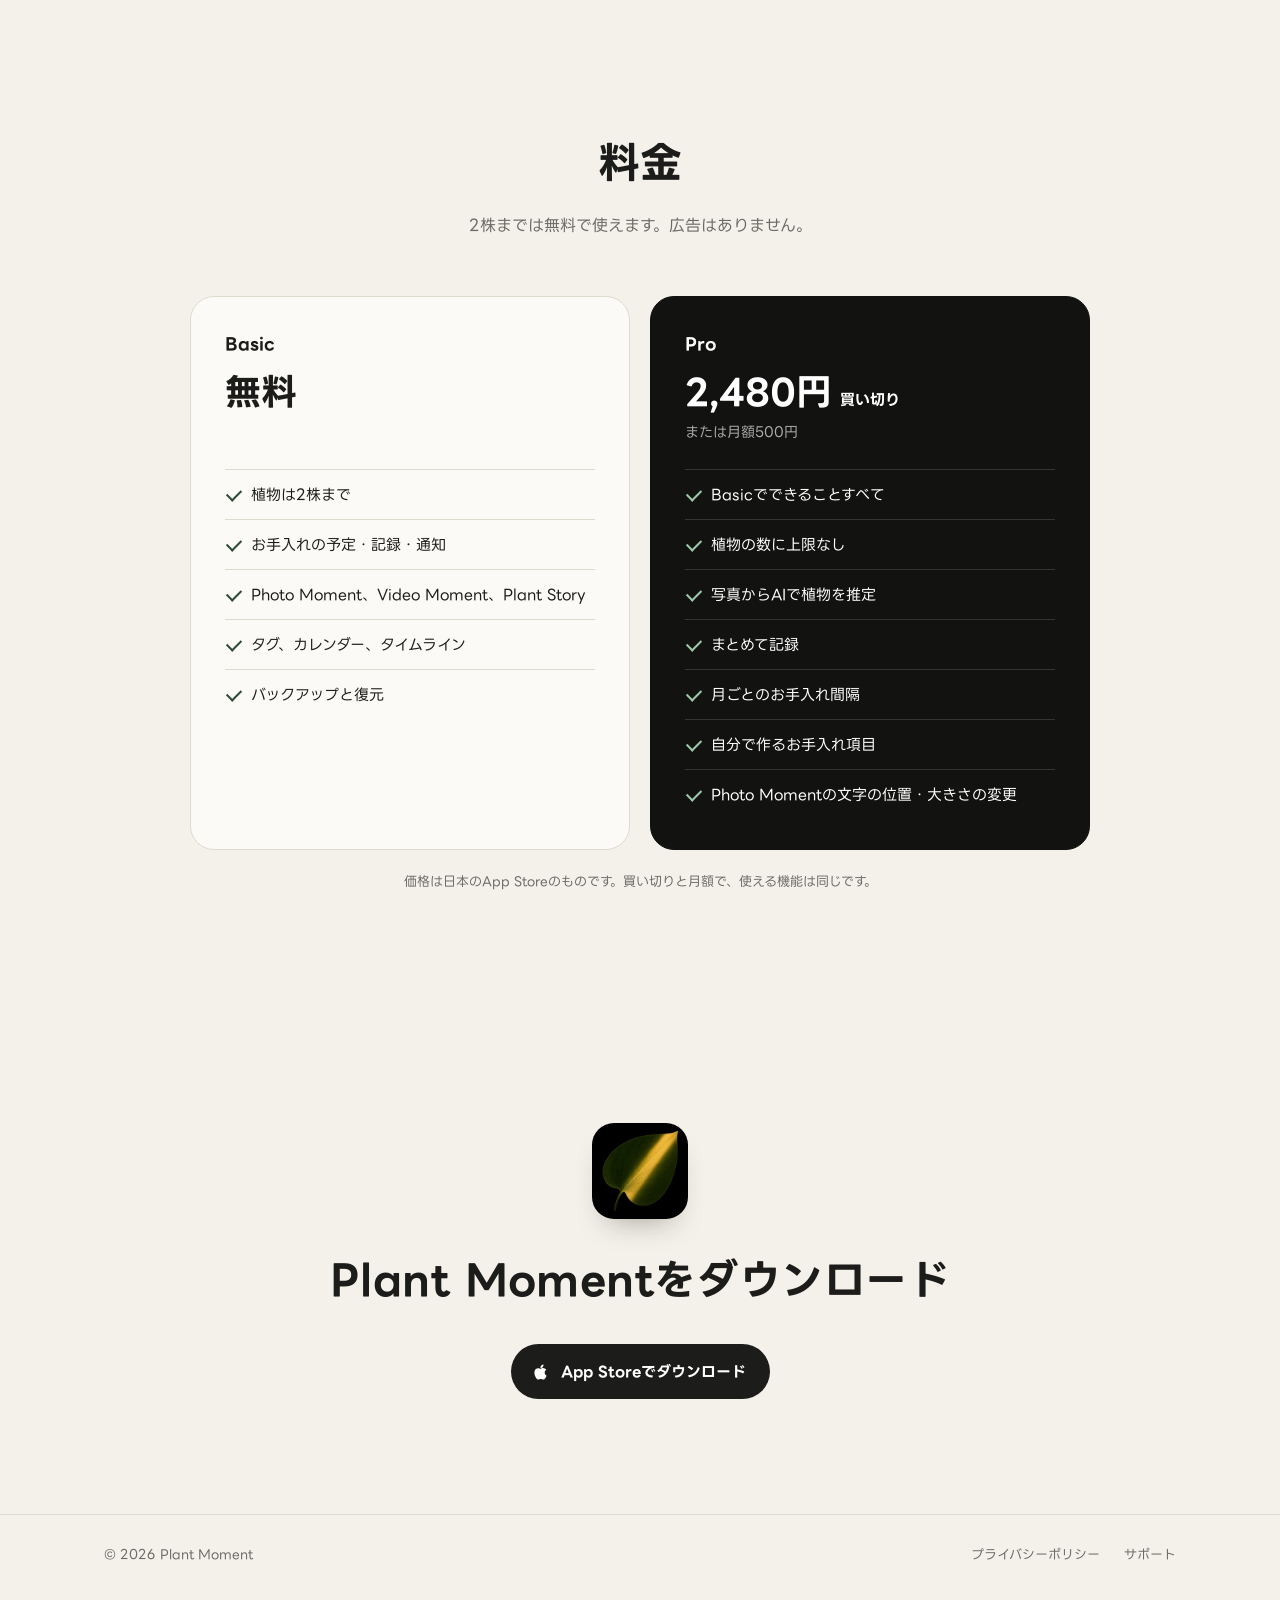
==== commit 7928fae3: "英語版LP（/en/）を追加 Co-Authored-By: Devin AI <158243242+devin-ai-integration[bot]@users.noreply.github.co" ====
--- a/index.html
+++ b/index.html
@@ -11,6 +11,8 @@
 <meta name="theme-color" content="#f4f1ea">
 <link rel="icon" href="assets/app-icon.png">
 <link rel="apple-touch-icon" href="assets/app-icon.png">
+<link rel="alternate" hreflang="ja" href="https://yamakentoc.github.io/PlantMoment-LP/">
+<link rel="alternate" hreflang="en" href="https://yamakentoc.github.io/PlantMoment-LP/en/">
 <link rel="stylesheet" href="styles.css">
 </head>
 <body>
@@ -26,6 +28,7 @@
       <a href="#photo">Photo Moment</a>
       <a href="#pricing">料金</a>
     </nav>
+    <a class="nav-lang" href="en/" hreflang="en" lang="en">English</a>
     <a class="nav-price" href="#pricing">料金</a>
     <a class="nav-cta" href="https://apps.apple.com/app/apple-store/id6813776052?pt=118999846&amp;ct=fromLP&amp;mt=8" target="_blank" rel="noopener">App Store</a>
   </div>
--- a/styles.css
+++ b/styles.css
@@ -35,11 +35,14 @@
 .nav-links a { text-decoration: none; color: var(--muted); }
 .nav-links a:hover { color: var(--ink); }
 .nav-price { display: none; }
+.nav-lang { font-size: 14px; color: var(--muted); text-decoration: none; }
+.nav-lang:hover { color: var(--ink); }
 .nav-cta { font-size: 13px; font-weight: 700; text-decoration: none; background: var(--ink); color: #fff; padding: 6px 14px; border-radius: 999px; }
 
 /* buttons */
 .store-btn { display: inline-flex; align-items: center; gap: 10px; background: var(--ink); color: #fff; text-decoration: none; font-weight: 700; font-size: 15px; padding: 14px 24px 14px 20px; border-radius: 999px; transition: transform .2s, background .2s; }
 .store-btn:hover { background: #000; transform: translateY(-1px); }
+.store-btn span { white-space: nowrap; }
 .store-btn svg { width: 20px; height: 20px; fill: currentColor; }
 
 /* hero */
@@ -200,7 +203,10 @@
 
 @media (max-width: 860px) {
   .nav-links { display: none; }
-  .nav-price { display: block; margin-left: auto; font-size: 14px; color: var(--muted); text-decoration: none; }
+  .nav-price { display: block; font-size: 14px; color: var(--muted); text-decoration: none; }
+  .nav-inner { gap: 14px; padding: 0 16px; }
+  .brand, .nav-lang, .nav-price, .nav-cta { white-space: nowrap; }
+  .nav-lang { margin-left: auto; }
   .nav-cta { margin-left: 0; }
   .hero { grid-template-columns: 1fr; padding-top: 96px; min-height: 0; gap: 48px; }
   .hero-media { max-width: 300px; margin: 0 auto; }
@@ -219,6 +225,10 @@
   .hero-qr { display: none; }
 }
 
+@media (max-width: 420px) {
+  .brand span { display: none; }
+}
+
 @media (prefers-reduced-motion: reduce) {
   html { scroll-behavior: auto; }
   .js .reveal { opacity: 1; transform: none; transition: none; }
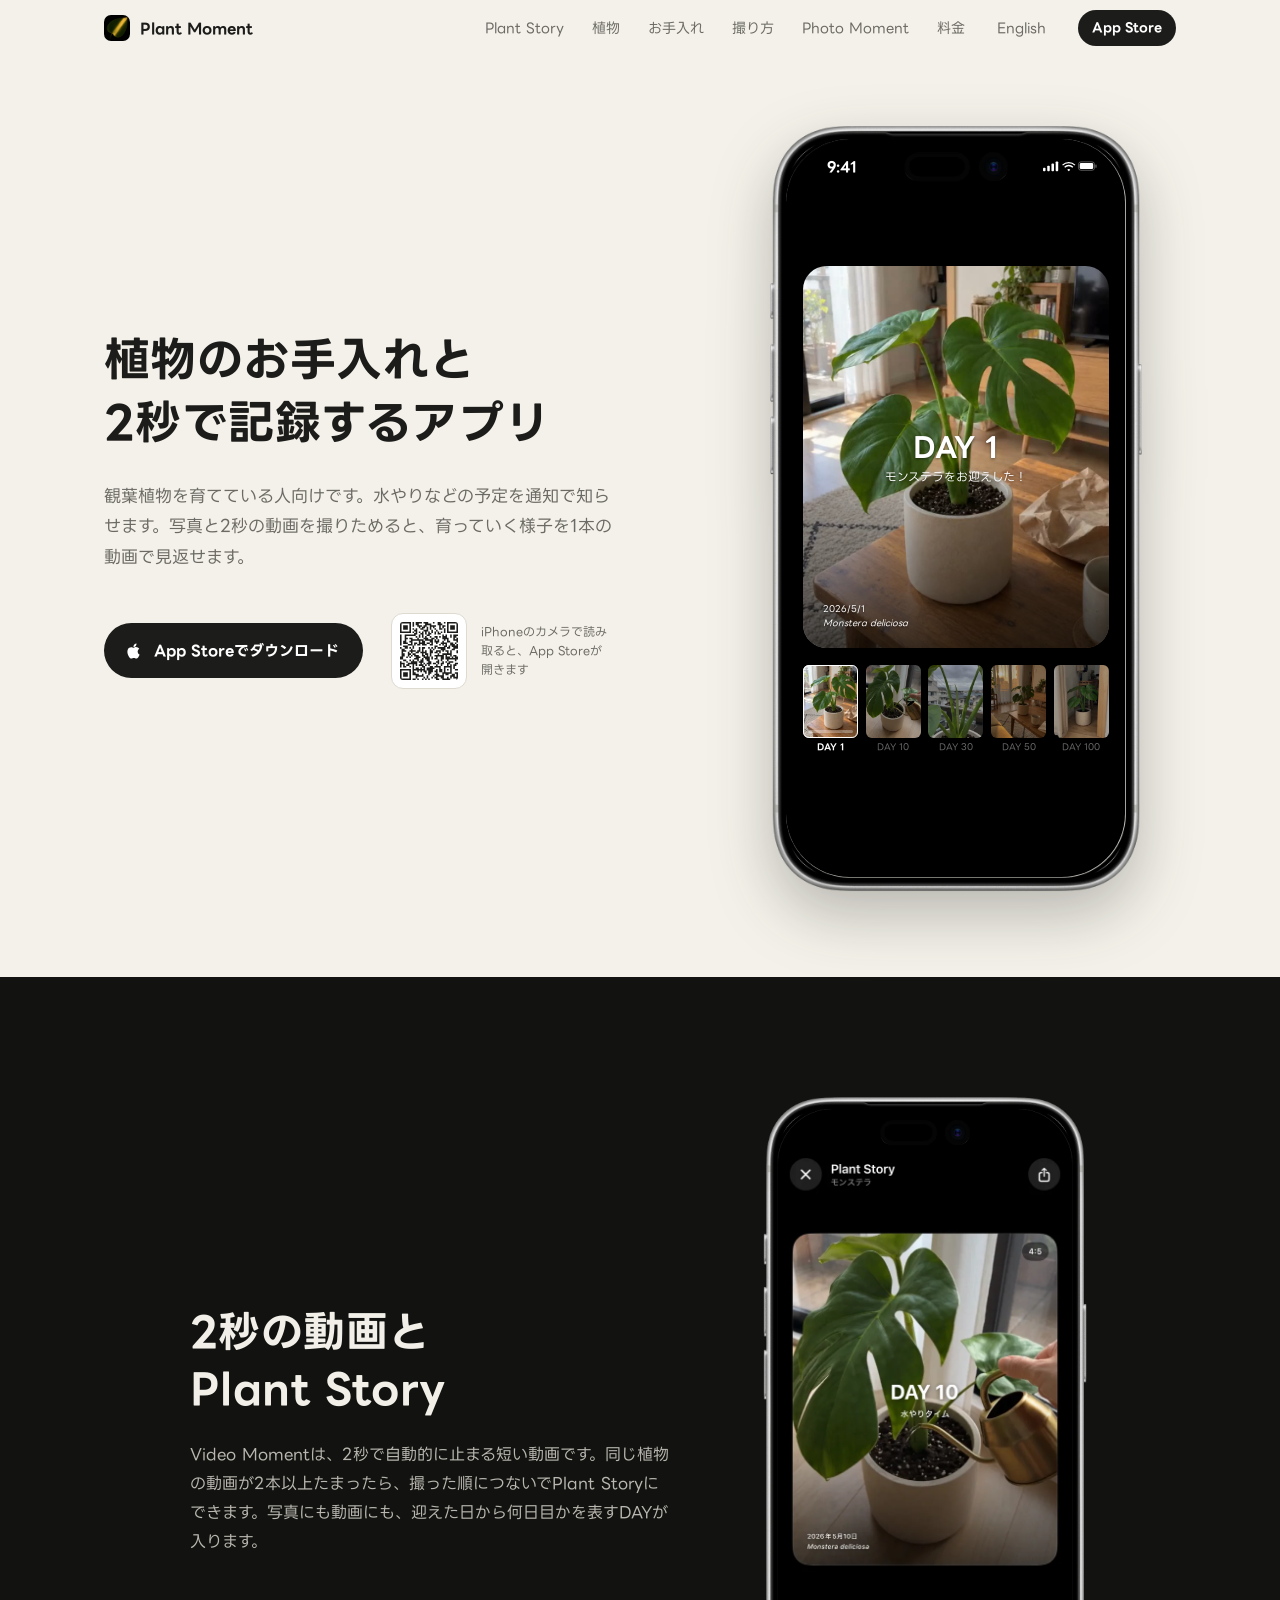
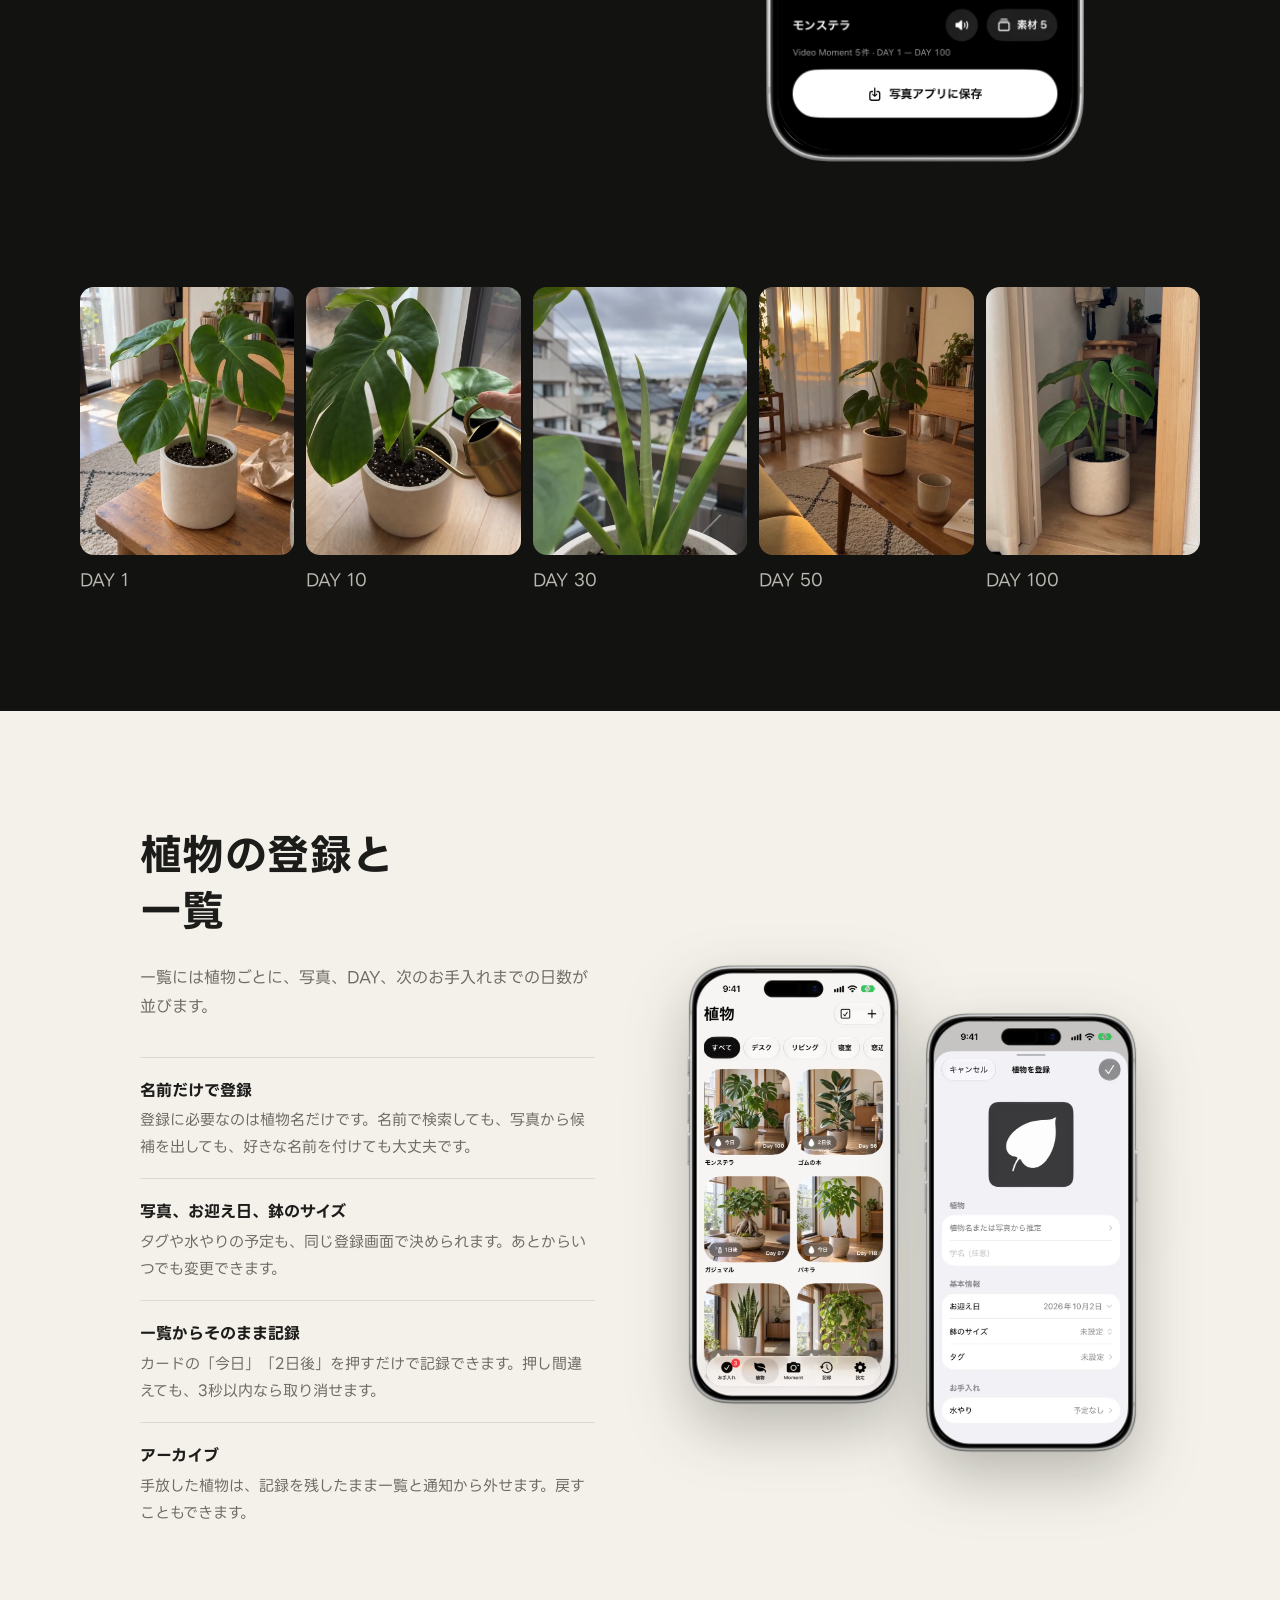
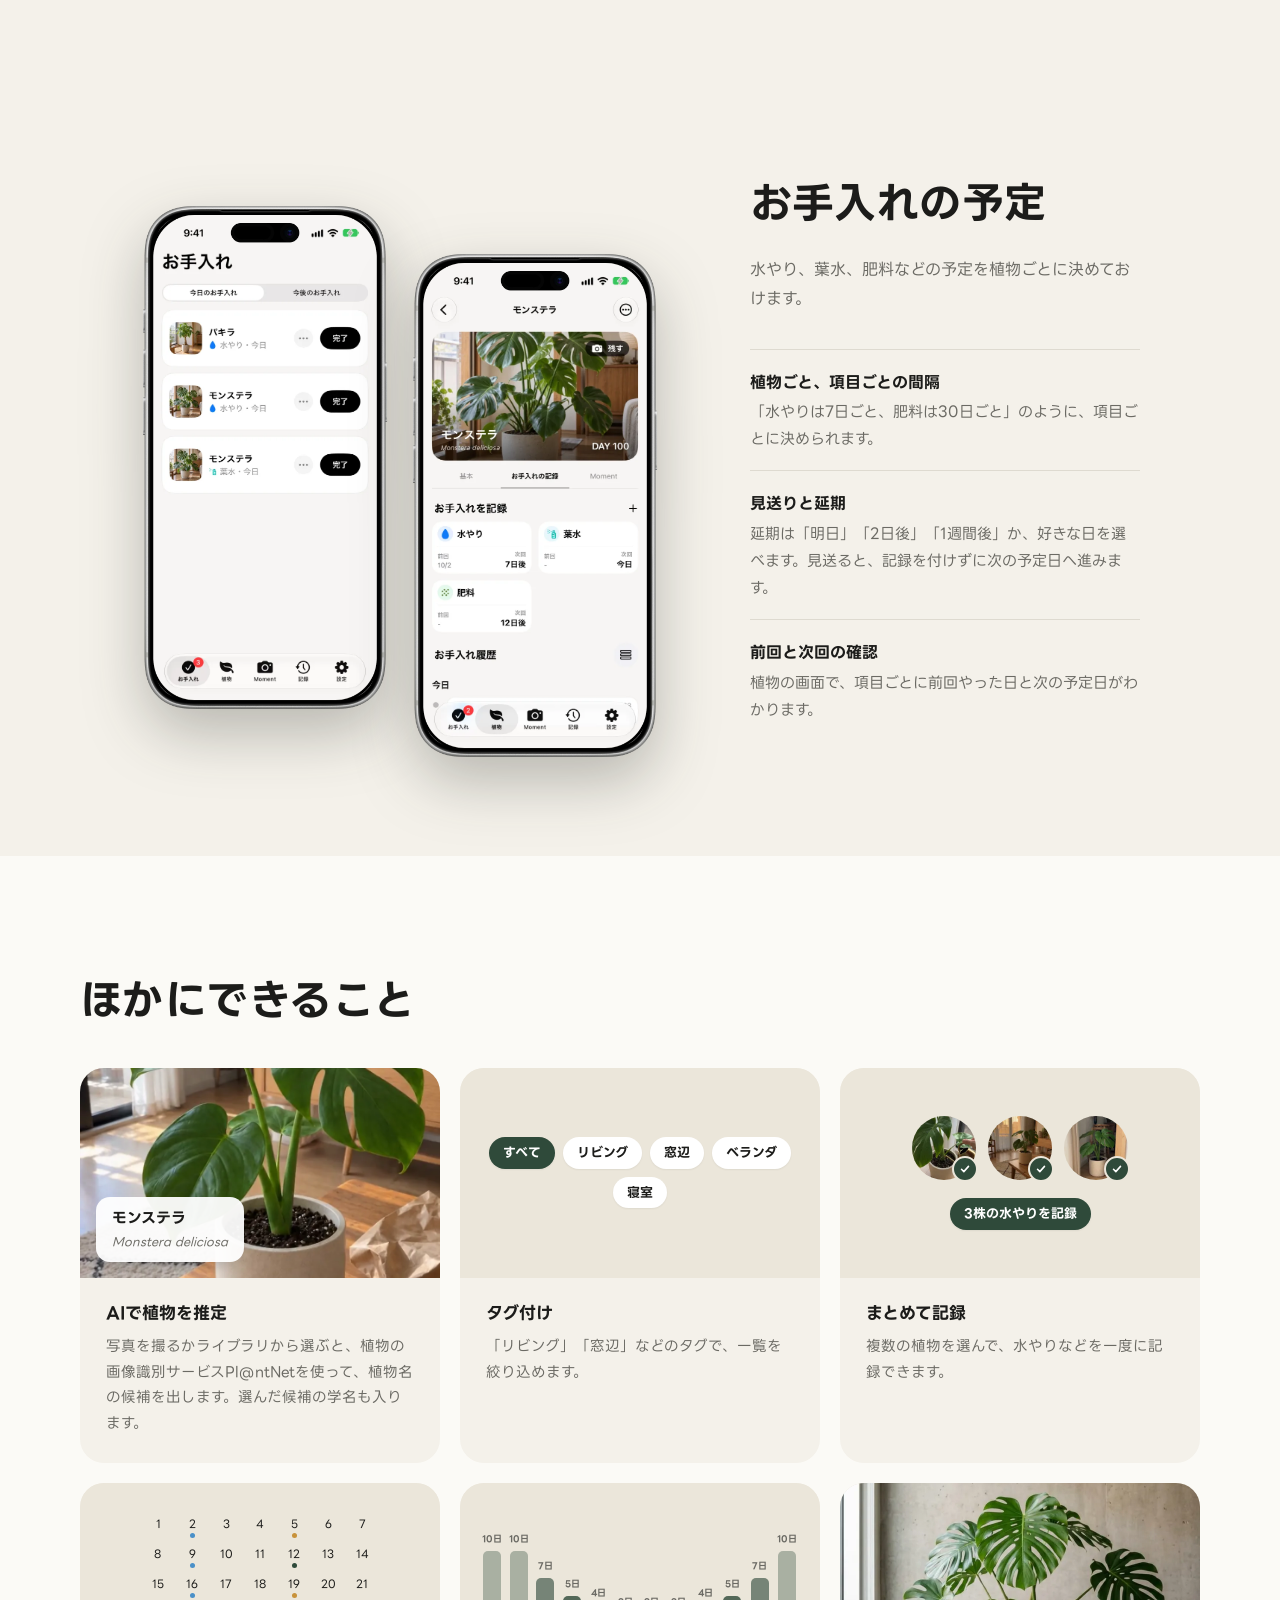
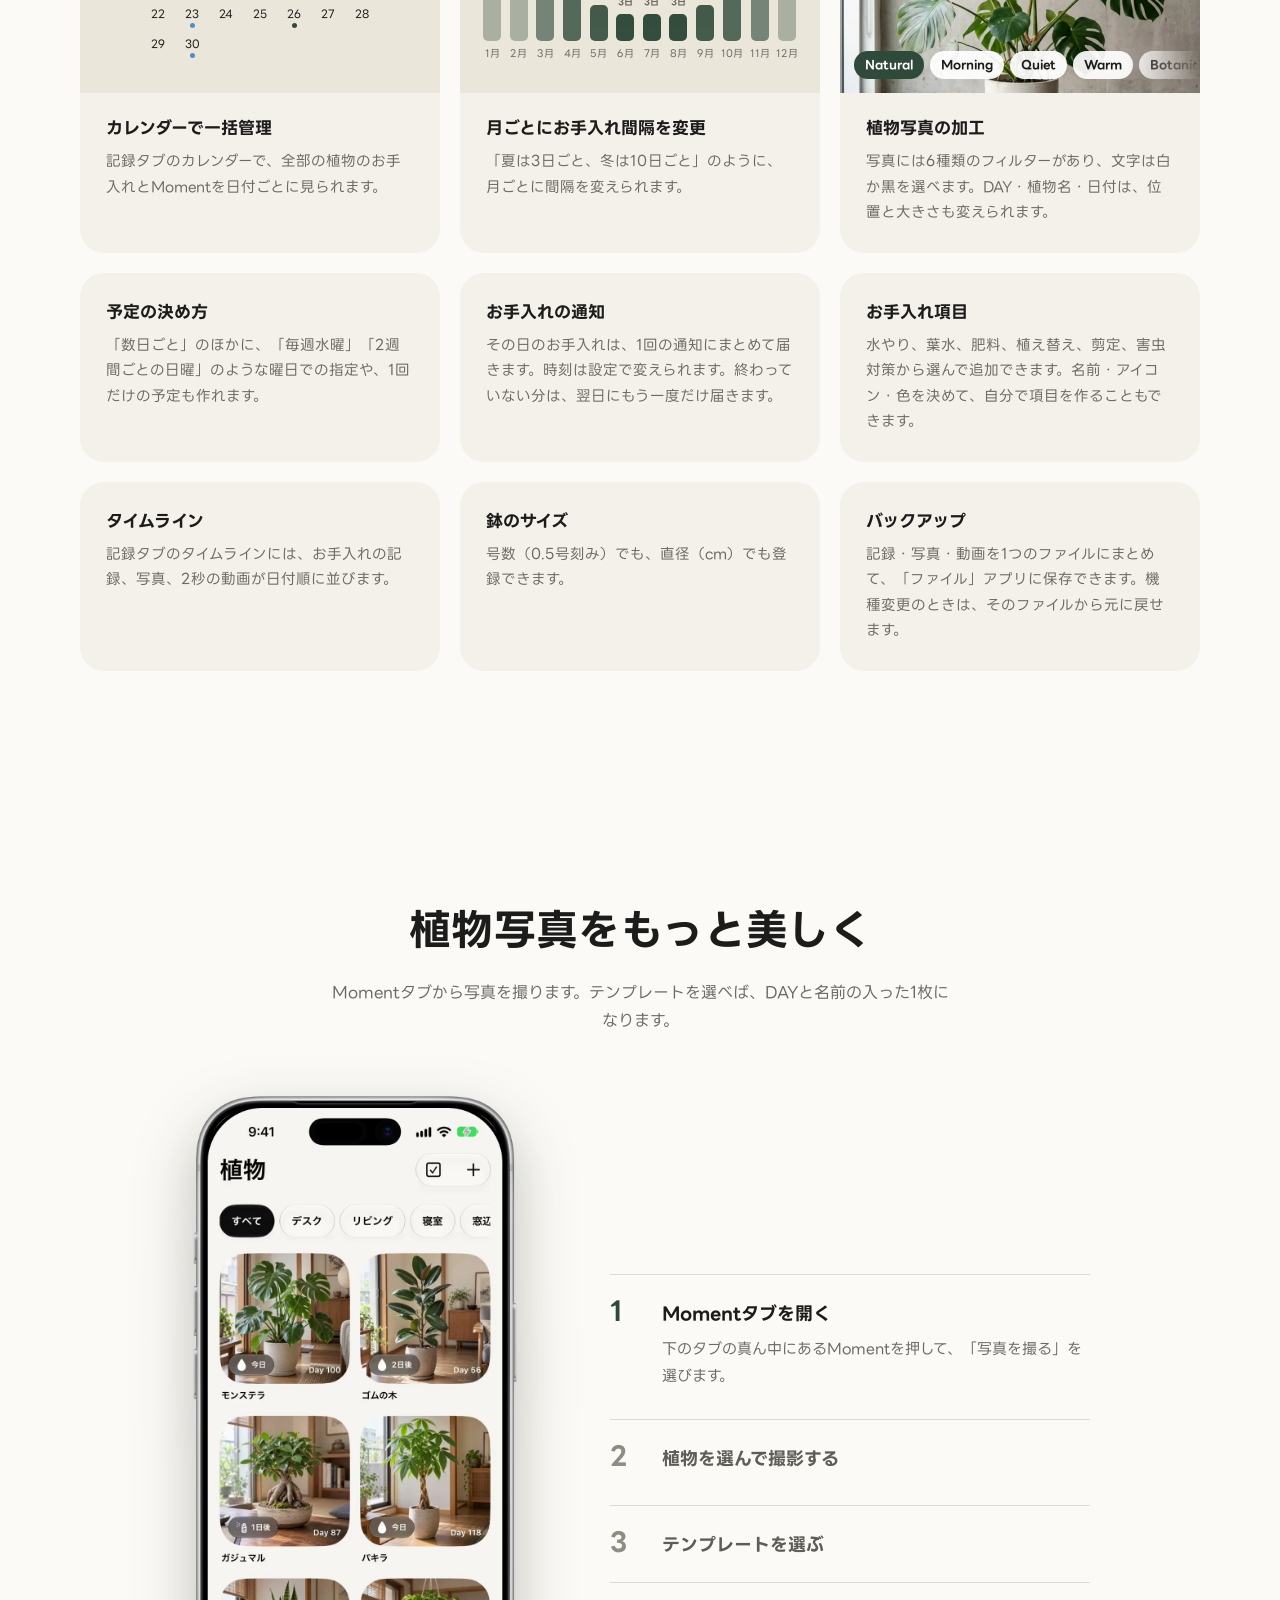
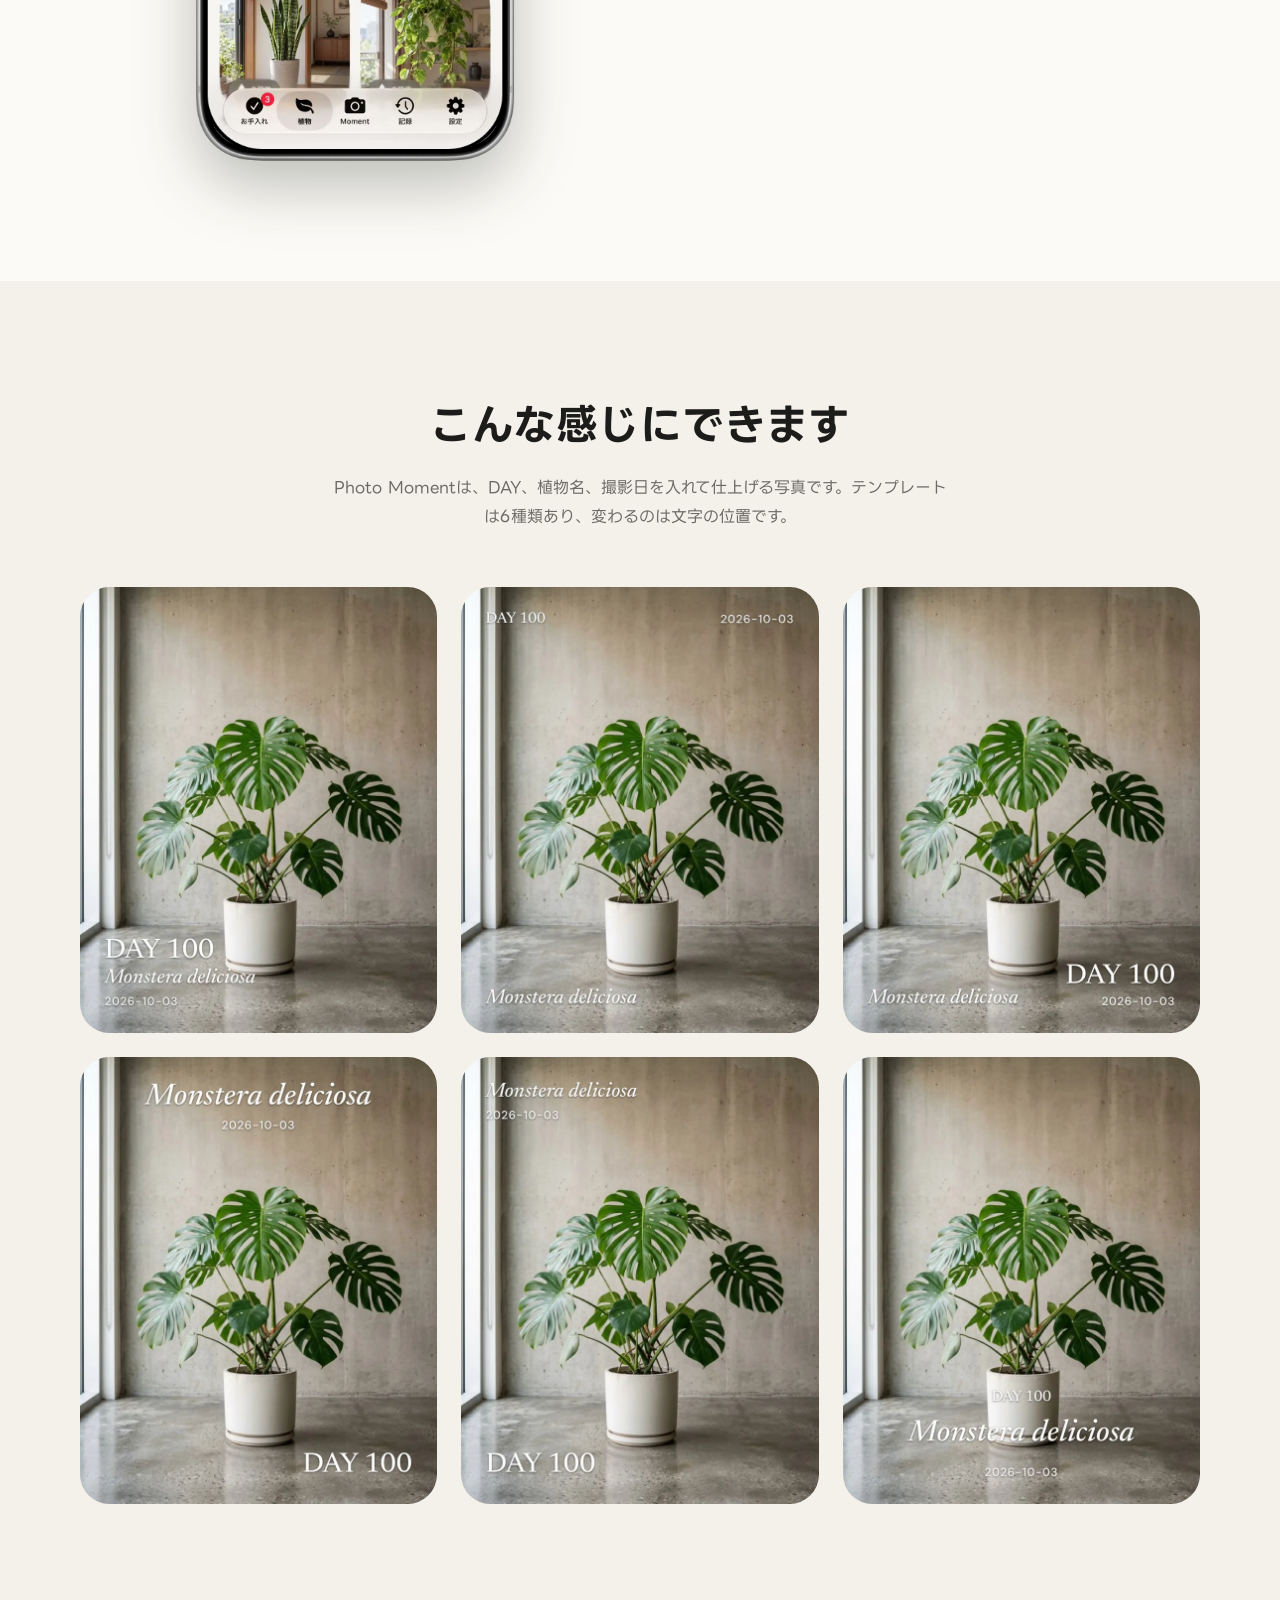
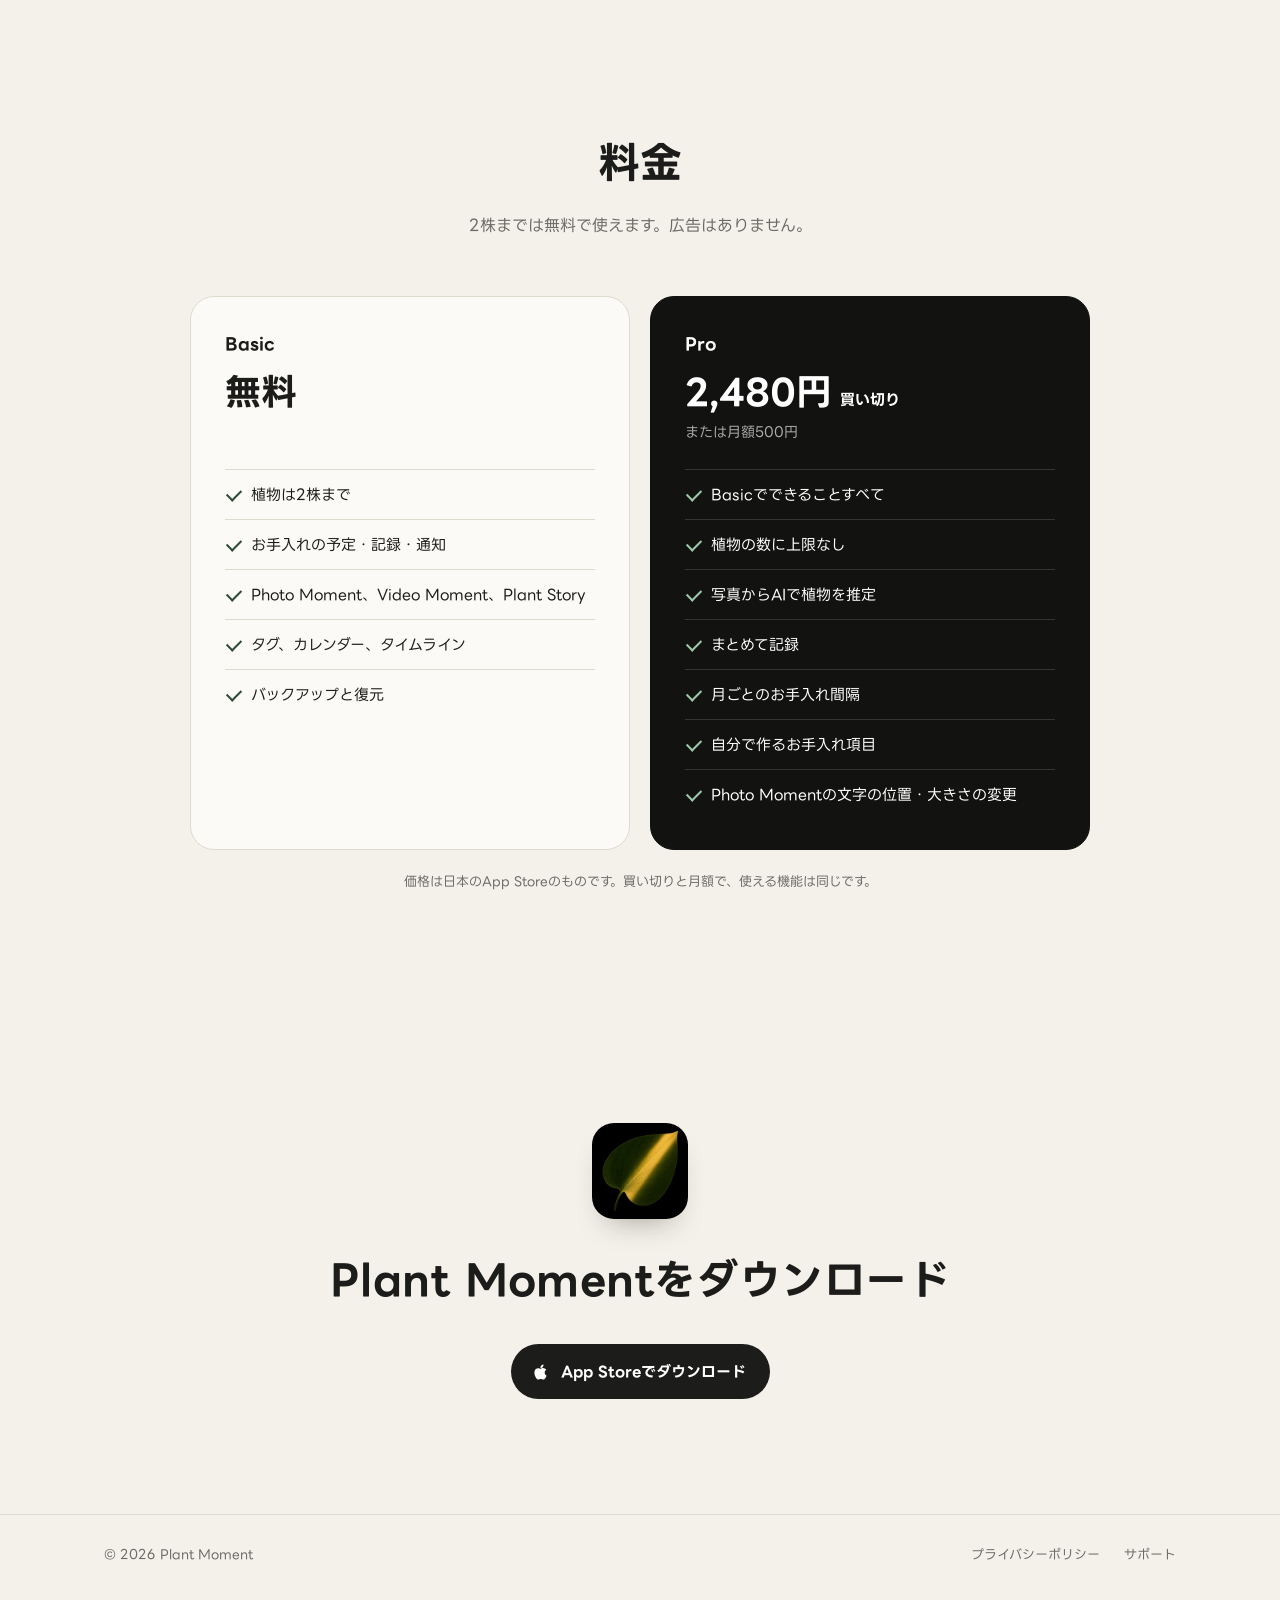
==== commit f5d574c2: "スマホ幅で日本語の改行位置を整える Co-Authored-By: Devin AI <158243242+devin-ai-integration[bot]@users.noreply.github" ====
--- a/index.html
+++ b/index.html
@@ -238,7 +238,7 @@
   <section class="pricing" id="pricing">
     <div class="section-head">
       <h2>料金</h2>
-      <p>2株までは無料で使えます。広告はありません。</p>
+      <p>2株までは無料で使えます。<span class="nb">広告はありません。</span></p>
     </div>
     <div class="plans">
       <div class="plan">
@@ -264,7 +264,7 @@
           <li>まとめて記録</li>
           <li>月ごとのお手入れ間隔</li>
           <li>自分で作るお手入れ項目</li>
-          <li>Photo Momentの文字の位置・大きさの変更</li>
+          <li>Photo Momentの文字の<span class="nb">位置・大きさの変更</span></li>
         </ul>
       </div>
     </div>
@@ -273,7 +273,7 @@
 
   <section class="cta">
     <img class="cta-icon" src="assets/app-icon.png" alt="" width="96" height="96" loading="lazy">
-    <h2>Plant Momentをダウンロード</h2>
+    <h2>Plant Momentを<span class="nb">ダウンロード</span></h2>
     <a class="store-btn" href="https://apps.apple.com/app/apple-store/id6813776052?pt=118999846&amp;ct=fromLP&amp;mt=8" target="_blank" rel="noopener">
       <svg viewBox="0 0 24 24" aria-hidden="true"><path d="M16.37 12.62c-.02-2.3 1.88-3.4 1.96-3.46-1.07-1.56-2.73-1.78-3.32-1.8-1.41-.14-2.76.83-3.47.83-.72 0-1.82-.81-2.99-.79-1.54.02-2.96.9-3.75 2.27-1.6 2.78-.41 6.89 1.15 9.14.76 1.1 1.67 2.34 2.86 2.3 1.15-.05 1.58-.74 2.97-.74 1.38 0 1.77.74 2.98.72 1.23-.02 2.01-1.12 2.76-2.23.87-1.28 1.23-2.52 1.25-2.58-.03-.01-2.39-.92-2.4-3.66zM14.1 5.86c.63-.77 1.06-1.83.94-2.89-.91.04-2.01.61-2.66 1.37-.58.67-1.09 1.76-.96 2.8 1.02.08 2.05-.51 2.68-1.28z"/></svg>
       <span>App Storeでダウンロード</span>
--- a/styles.css
+++ b/styles.css
@@ -18,6 +18,7 @@
 body { margin: 0; background: var(--bg); color: var(--ink); font-family: var(--sans); font-size: 16px; line-height: 1.8; -webkit-font-smoothing: antialiased; }
 img, video { display: block; max-width: 100%; }
 a { color: inherit; }
+.nb { white-space: nowrap; }
 h1, h2 { font-weight: 700; letter-spacing: .01em; line-height: 1.35; margin: 0; }
 h2 { font-size: clamp(28px, 3.6vw, 42px); }
 p { margin: 0; }
@@ -126,10 +127,11 @@
 .plain strong { display: block; color: var(--ink); font-size: 16px; margin-bottom: 2px; }
 
 /* more */
-.hero-actions { display: flex; align-items: center; gap: 28px; }
+.hero-actions { display: flex; flex-wrap: wrap; align-items: center; gap: 20px 28px; }
+.hero-actions .store-btn { flex-shrink: 0; }
 .hero-qr { display: flex; align-items: center; gap: 14px; }
-.hero-qr svg { width: 76px; height: 76px; padding: 8px; background: #fff; border-radius: 12px; border: 1px solid var(--line); }
-.hero-qr p { margin: 0; font-size: 12px; line-height: 1.6; color: var(--muted); max-width: 12em; }
+.hero-qr svg { flex-shrink: 0; width: 76px; height: 76px; padding: 8px; background: #fff; border-radius: 12px; border: 1px solid var(--line); }
+.hero-qr p { margin: 0; font-size: 12px; line-height: 1.6; color: var(--muted); max-width: 11em; }
 
 .more { background: var(--paper); }
 .more h2 { max-width: var(--wrap); margin: 0 auto 40px; }
